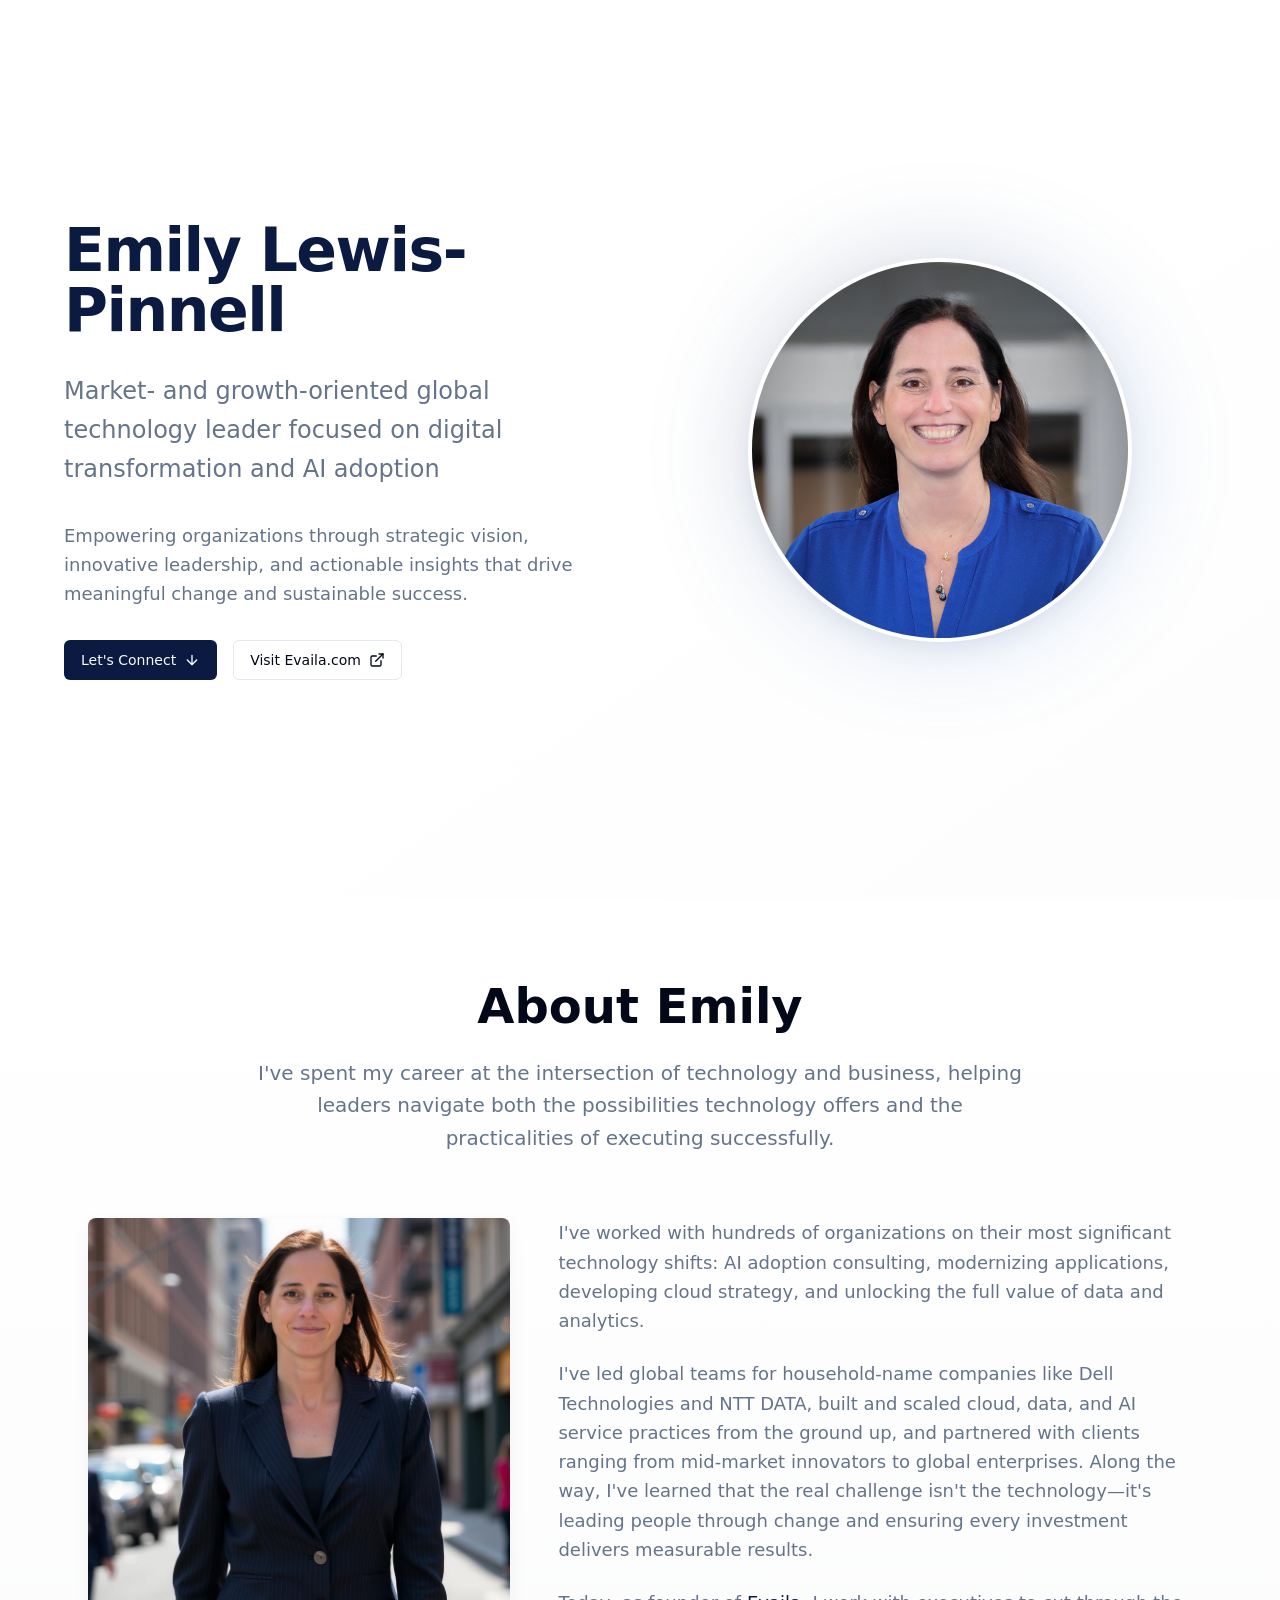
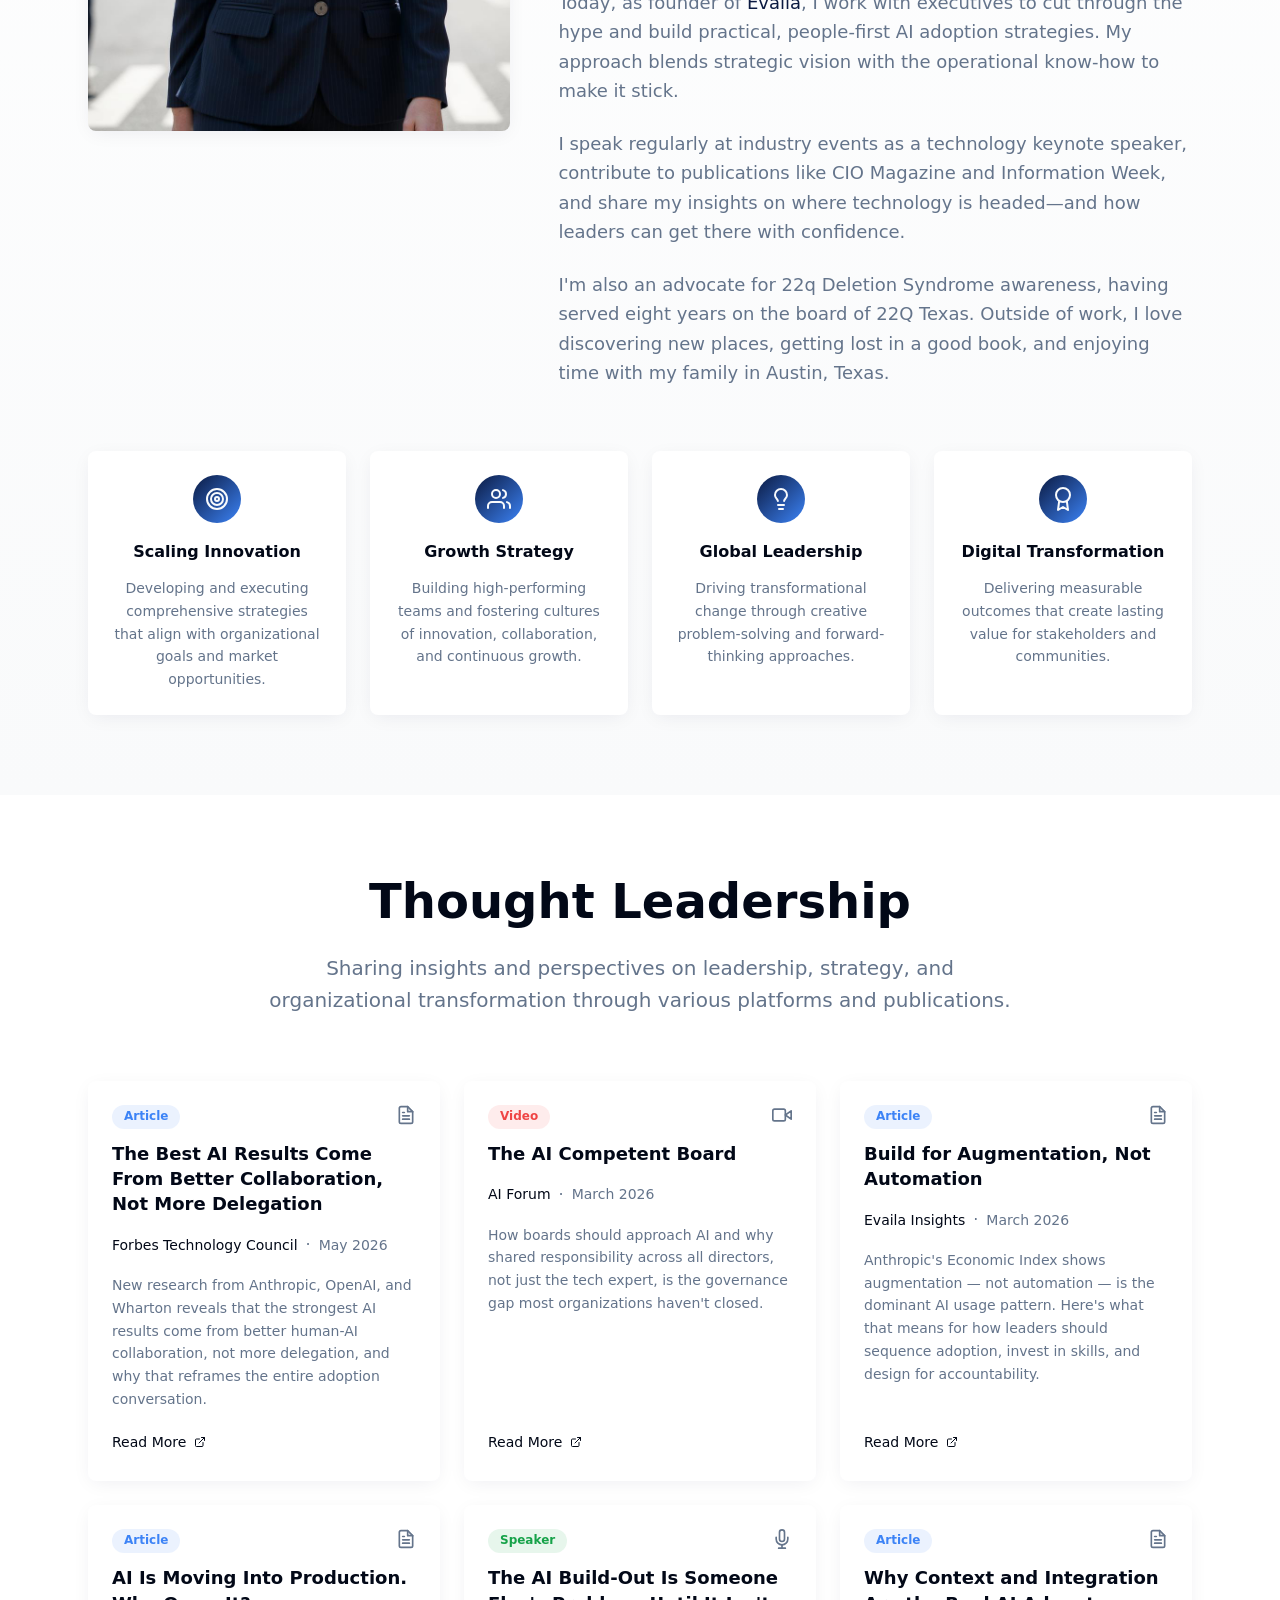
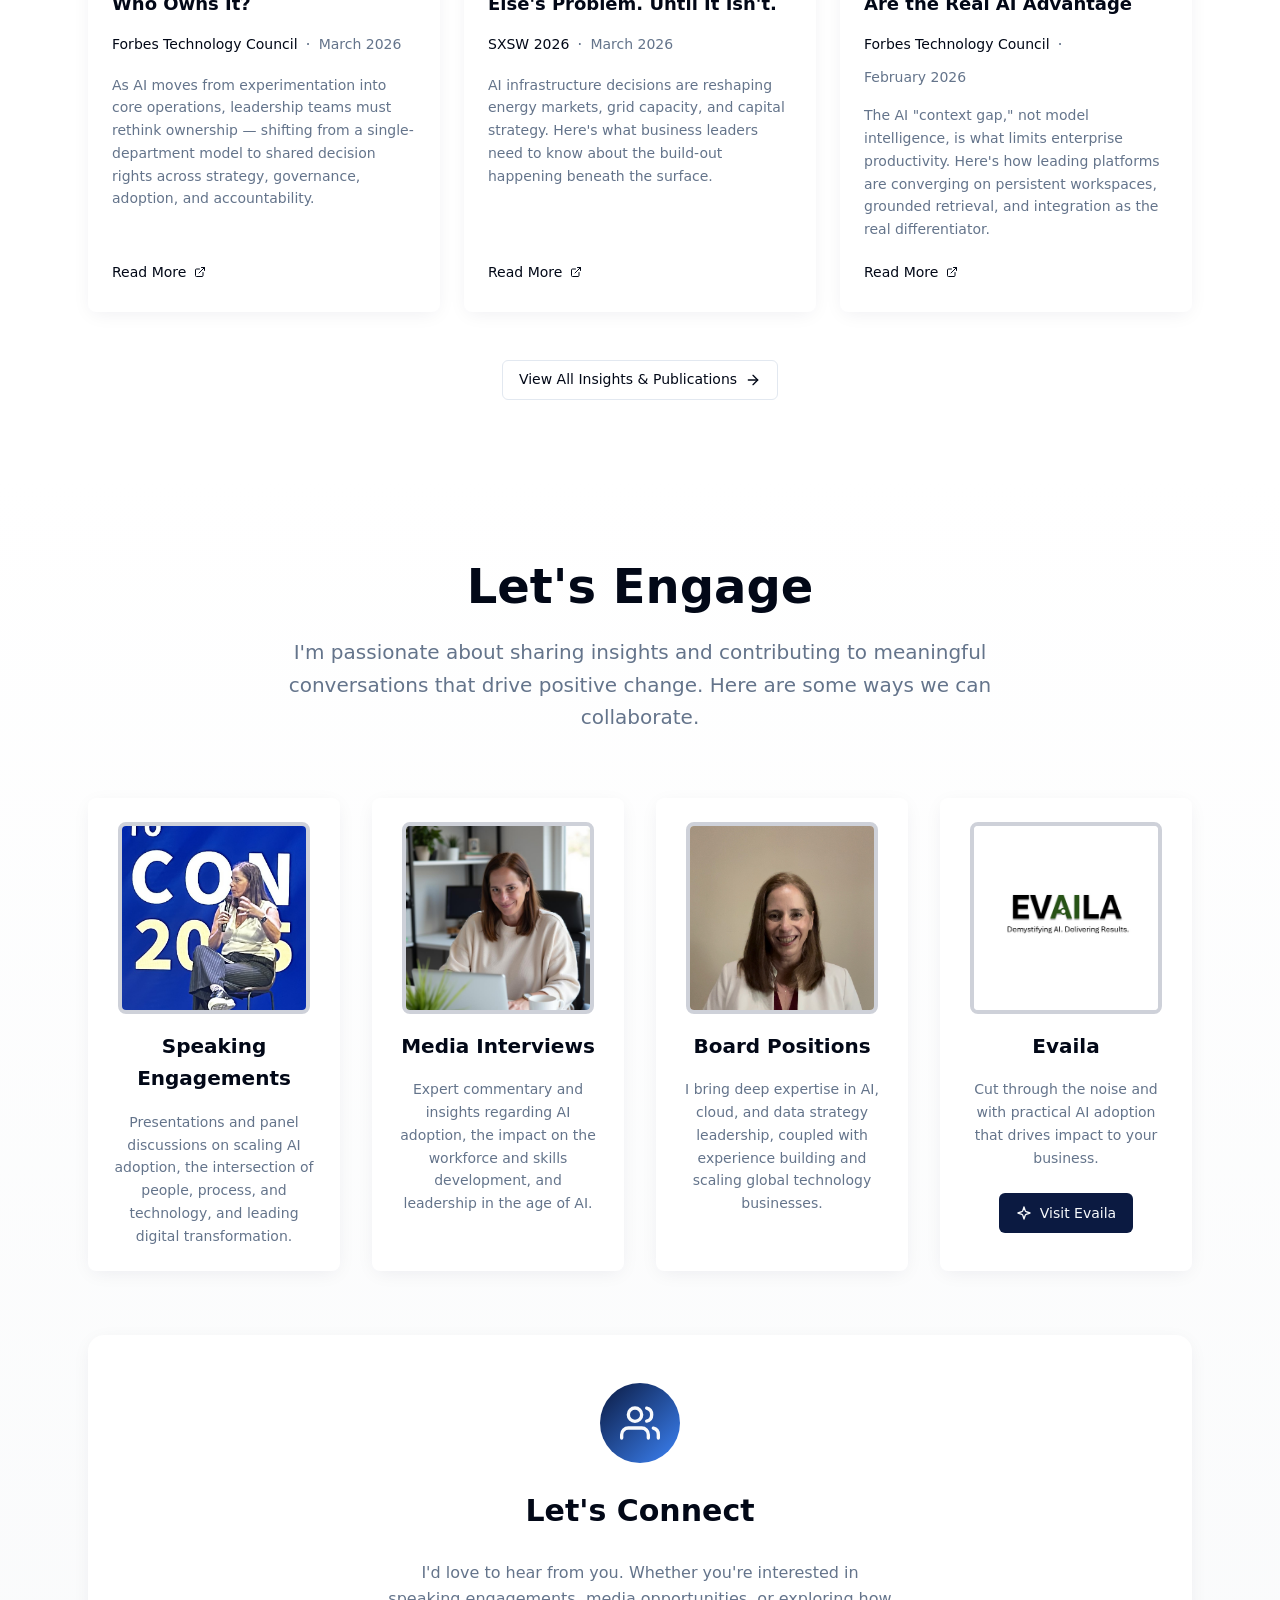
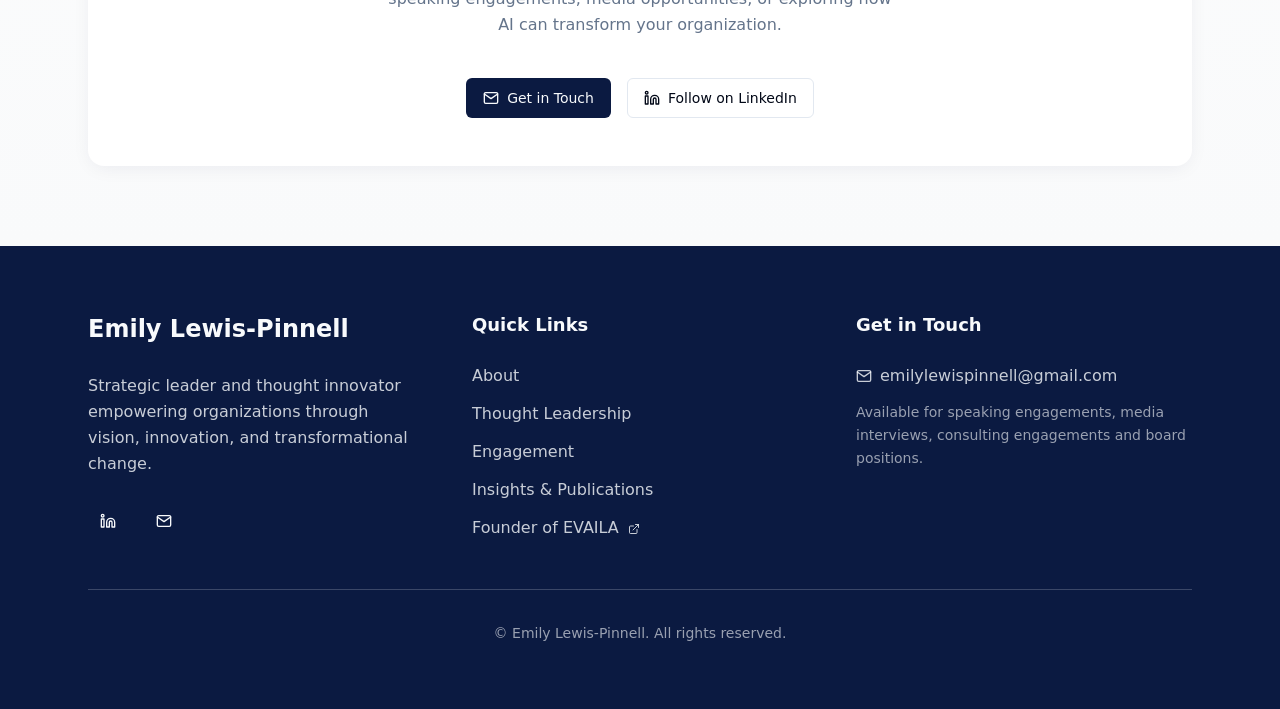
==== index.html @ efb0808c "Add thought leadership: The Best AI Results Come From Better Collaboration, Not More Delegation (For" ====
<!DOCTYPE html>
<html lang="en">
<head>
  <meta charset="UTF-8">
  <meta name="viewport" content="width=device-width, initial-scale=1.0">
  <title>Emily Lewis-Pinnell | AI Strategy Consultant &amp; EVAILA Founder</title>
  <meta name="description" content="Emily Lewis-Pinnell helps business leaders adopt AI with confidence. Founder of EVAILA, Stanford/Wharton alum, 20+ years in digital transformation and technology leadership.">
  <link rel="canonical" href="https://emilylewispinnell.com/">

  <!-- Open Graph -->
  <meta property="og:type" content="website">
  <meta property="og:url" content="https://emilylewispinnell.com/">
  <meta property="og:title" content="Emily Lewis-Pinnell | AI Strategy Consultant &amp; EVAILA Founder">
  <meta property="og:description" content="Emily Lewis-Pinnell helps business leaders adopt AI with confidence. Founder of EVAILA, Stanford/Wharton alum, 20+ years in digital transformation and technology leadership.">
  <meta property="og:image" content="https://emilylewispinnell.com/images/og-image.jpg">

  <!-- Twitter Card -->
  <meta name="twitter:card" content="summary_large_image">
  <meta name="twitter:title" content="Emily Lewis-Pinnell | AI Strategy Consultant &amp; EVAILA Founder">
  <meta name="twitter:description" content="Emily Lewis-Pinnell helps business leaders adopt AI with confidence. Founder of EVAILA, Stanford/Wharton alum, 20+ years in digital transformation and technology leadership.">
  <meta name="twitter:image" content="https://emilylewispinnell.com/images/og-image.jpg">

  <link rel="stylesheet" href="css/style.css">

  <!-- Structured Data: Person -->
  <script type="application/ld+json">
  {
    "@context": "https://schema.org",
    "@type": "Person",
    "name": "Emily Lewis-Pinnell",
    "jobTitle": "AI Strategy Consultant & Founder",
    "url": "https://emilylewispinnell.com",
    "image": "https://emilylewispinnell.com/images/emily-headshot.jpg",
    "description": "Market- and growth-oriented global technology leader focused on digital transformation and AI adoption.",
    "affiliation": {
      "@type": "Organization",
      "name": "EVAILA",
      "url": "https://evaila.com"
    },
    "alumniOf": [
      {
        "@type": "CollegeOrUniversity",
        "name": "Stanford University"
      },
      {
        "@type": "CollegeOrUniversity",
        "name": "The Wharton School, University of Pennsylvania"
      }
    ],
    "sameAs": [
      "https://www.linkedin.com/in/emilylewispinnell/",
      "https://evaila.com"
    ]
  }
  </script>
</head>
<body>

  <!-- ===== HERO ===== -->
  <section class="hero" id="hero">
    <div class="hero-grid">
      <div class="hero-text">
        <div>
          <h1 class="hero-name">Emily Lewis-Pinnell</h1>
        </div>
        <p class="hero-tagline">Market- and growth-oriented global technology leader focused on digital transformation and AI adoption</p>
        <p class="hero-description">Empowering organizations through strategic vision, innovative leadership, and actionable insights that drive meaningful change and sustainable success.</p>
        <div class="hero-buttons">
          <a href="#connect" class="btn btn-primary btn-default">
            Let's Connect
            <svg class="icon-arrow-down" viewBox="0 0 24 24"><path d="M12 5v14M19 12l-7 7-7-7"/></svg>
          </a>
          <a href="https://evaila.com" target="_blank" rel="noopener" class="btn btn-outline btn-default">
            Visit Evaila.com
            <svg class="icon-external" viewBox="0 0 24 24"><path d="M18 13v6a2 2 0 0 1-2 2H5a2 2 0 0 1-2-2V8a2 2 0 0 1 2-2h6"/><polyline points="15 3 21 3 21 9"/><line x1="10" y1="14" x2="21" y2="3"/></svg>
          </a>
        </div>
      </div>
      <div class="portrait-col">
        <div class="portrait-wrapper">
          <div class="portrait-glow" aria-hidden="true"></div>
          <img src="images/emily-headshot.jpg" alt="Emily Lewis-Pinnell professional headshot" class="portrait-img" width="384" height="384">
        </div>
      </div>
    </div>
  </section>

  <main>

    <!-- ===== ABOUT ===== -->
    <section class="about" id="about">
      <div class="container">
        <div class="section-header">
          <h2>About Emily</h2>
          <p>I've spent my career at the intersection of technology and business, helping leaders navigate both the possibilities technology offers and the practicalities of executing successfully.</p>
        </div>

        <div class="bio-grid">
          <div class="bio-image-col">
            <img src="images/emily-about.jpg" alt="Emily Lewis-Pinnell speaking at a technology conference" class="bio-image" width="896" height="1088">
          </div>
          <div class="bio-text-col">
            <div class="bio-text">
              <p>I've worked with hundreds of organizations on their most significant technology shifts: AI adoption consulting, modernizing applications, developing cloud strategy, and unlocking the full value of data and analytics.</p>
              <p>I've led global teams for household-name companies like Dell Technologies and NTT DATA, built and scaled cloud, data, and AI service practices from the ground up, and partnered with clients ranging from mid-market innovators to global enterprises. Along the way, I've learned that the real challenge isn't the technology—it's leading people through change and ensuring every investment delivers measurable results.</p>
              <p>Today, as founder of <a href="https://evaila.com" target="_blank" rel="noopener">Evaila</a>, I work with executives to cut through the hype and build practical, people-first AI adoption strategies. My approach blends strategic vision with the operational know-how to make it stick.</p>
              <p>I speak regularly at industry events as a technology keynote speaker, contribute to publications like CIO Magazine and Information Week, and share my insights on where technology is headed—and how leaders can get there with confidence.</p>
              <p>I'm also an advocate for 22q Deletion Syndrome awareness, having served eight years on the board of 22Q Texas. Outside of work, I love discovering new places, getting lost in a good book, and enjoying time with my family in Austin, Texas.</p>
            </div>
          </div>
        </div>

        <div class="highlights-grid">
          <div class="highlight-card">
            <div class="highlight-icon">
              <!-- Target icon -->
              <svg viewBox="0 0 24 24"><circle cx="12" cy="12" r="10"/><circle cx="12" cy="12" r="6"/><circle cx="12" cy="12" r="2"/></svg>
            </div>
            <h3>Scaling Innovation</h3>
            <p>Developing and executing comprehensive strategies that align with organizational goals and market opportunities.</p>
          </div>
          <div class="highlight-card">
            <div class="highlight-icon">
              <!-- Users icon -->
              <svg viewBox="0 0 24 24"><path d="M17 21v-2a4 4 0 0 0-4-4H5a4 4 0 0 0-4 4v2"/><circle cx="9" cy="7" r="4"/><path d="M23 21v-2a4 4 0 0 0-3-3.87"/><path d="M16 3.13a4 4 0 0 1 0 7.75"/></svg>
            </div>
            <h3>Growth Strategy</h3>
            <p>Building high-performing teams and fostering cultures of innovation, collaboration, and continuous growth.</p>
          </div>
          <div class="highlight-card">
            <div class="highlight-icon">
              <!-- Lightbulb icon -->
              <svg viewBox="0 0 24 24"><path d="M9 18h6"/><path d="M10 22h4"/><path d="M15.09 14c.18-.98.65-1.74 1.41-2.5A4.65 4.65 0 0 0 18 8 6 6 0 0 0 6 8c0 1 .23 2.23 1.5 3.5A4.61 4.61 0 0 1 8.91 14"/></svg>
            </div>
            <h3>Global Leadership</h3>
            <p>Driving transformational change through creative problem-solving and forward-thinking approaches.</p>
          </div>
          <div class="highlight-card">
            <div class="highlight-icon">
              <!-- Award icon -->
              <svg viewBox="0 0 24 24"><circle cx="12" cy="8" r="7"/><polyline points="8.21 13.89 7 23 12 20 17 23 15.79 13.88"/></svg>
            </div>
            <h3>Digital Transformation</h3>
            <p>Delivering measurable outcomes that create lasting value for stakeholders and communities.</p>
          </div>
        </div>
      </div>
    </section>

    <!-- ===== THOUGHT LEADERSHIP ===== -->
    <section class="thought-leadership" id="thought-leadership">
      <div class="container">
        <div class="section-header">
          <h2>Thought Leadership</h2>
          <p>Sharing insights and perspectives on leadership, strategy, and organizational transformation through various platforms and publications.</p>
        </div>

        <div class="card-grid">

          <!-- Article: The Best AI Results Come From Better Collaboration, Not More Delegation -->
          <article class="tl-card" data-type="article">
            <div class="tl-card-header">
              <div class="tl-card-top-row">
                <span class="badge badge-article">Article</span>
                <span class="tl-card-type-icon"><svg viewBox="0 0 24 24"><path d="M14 2H6a2 2 0 0 0-2 2v16a2 2 0 0 0 2 2h12a2 2 0 0 0 2-2V8z"/><polyline points="14 2 14 8 20 8"/><line x1="16" y1="13" x2="8" y2="13"/><line x1="16" y1="17" x2="8" y2="17"/><polyline points="10 9 9 9 8 9"/></svg></span>
              </div>
              <h3 class="tl-card-title">The Best AI Results Come From Better Collaboration, Not More Delegation</h3>
            </div>
            <div class="tl-card-content">
              <div class="tl-card-meta">
                <span class="tl-card-source">Forbes Technology Council</span>
                <span class="tl-card-meta-dot">&middot;</span>
                <span class="tl-card-date">May 2026</span>
              </div>
              <p class="tl-card-description">New research from Anthropic, OpenAI, and Wharton reveals that the strongest AI results come from better human-AI collaboration, not more delegation, and why that reframes the entire adoption conversation.</p>
              <a href="https://www.forbes.com/councils/forbestechcouncil/2026/05/18/the-best-ai-results-come-from-better-collaboration-not-more-delegation/" class="tl-card-link" target="_blank" rel="noopener noreferrer">
                Read More
                <svg viewBox="0 0 24 24"><path d="M18 13v6a2 2 0 0 1-2 2H5a2 2 0 0 1-2-2V8a2 2 0 0 1 2-2h6"/><polyline points="15 3 21 3 21 9"/><line x1="10" y1="14" x2="21" y2="3"/></svg>
              </a>
            </div>
          </article>

          <!-- Video: The AI Competent Board -->
          <article class="tl-card" data-type="video">
            <div class="tl-card-header">
              <div class="tl-card-top-row">
                <span class="badge badge-video">Video</span>
                <span class="tl-card-type-icon"><svg viewBox="0 0 24 24"><polygon points="23 7 16 12 23 17 23 7"/><rect x="1" y="5" width="15" height="14" rx="2" ry="2"/></svg></span>
              </div>
              <h3 class="tl-card-title">The AI Competent Board</h3>
            </div>
            <div class="tl-card-content">
              <div class="tl-card-meta">
                <span class="tl-card-source">AI Forum</span>
                <span class="tl-card-meta-dot">&middot;</span>
                <span class="tl-card-date">March 2026</span>
              </div>
              <p class="tl-card-description">How boards should approach AI and why shared responsibility across all directors, not just the tech expert, is the governance gap most organizations haven't closed.</p>
              <a href="https://www.youtube.com/watch?v=aCEzAqnOWH0" class="tl-card-link" target="_blank" rel="noopener noreferrer">
                Read More
                <svg viewBox="0 0 24 24"><path d="M18 13v6a2 2 0 0 1-2 2H5a2 2 0 0 1-2-2V8a2 2 0 0 1 2-2h6"/><polyline points="15 3 21 3 21 9"/><line x1="10" y1="14" x2="21" y2="3"/></svg>
              </a>
            </div>
          </article>

          <!-- Article: Build for Augmentation, Not Automation -->
          <article class="tl-card" data-type="article">
            <div class="tl-card-header">
              <div class="tl-card-top-row">
                <span class="badge badge-article">Article</span>
                <span class="tl-card-type-icon"><svg viewBox="0 0 24 24"><path d="M14 2H6a2 2 0 0 0-2 2v16a2 2 0 0 0 2 2h12a2 2 0 0 0 2-2V8z"/><polyline points="14 2 14 8 20 8"/><line x1="16" y1="13" x2="8" y2="13"/><line x1="16" y1="17" x2="8" y2="17"/><polyline points="10 9 9 9 8 9"/></svg></span>
              </div>
              <h3 class="tl-card-title">Build for Augmentation, Not Automation</h3>
            </div>
            <div class="tl-card-content">
              <div class="tl-card-meta">
                <span class="tl-card-source">Evaila Insights</span>
                <span class="tl-card-meta-dot">&middot;</span>
                <span class="tl-card-date">March 2026</span>
              </div>
              <p class="tl-card-description">Anthropic's Economic Index shows augmentation — not automation — is the dominant AI usage pattern. Here's what that means for how leaders should sequence adoption, invest in skills, and design for accountability.</p>
              <a href="https://evaila.com/insights/ai-augmentation-strategy" class="tl-card-link" target="_blank" rel="noopener noreferrer">
                Read More
                <svg viewBox="0 0 24 24"><path d="M18 13v6a2 2 0 0 1-2 2H5a2 2 0 0 1-2-2V8a2 2 0 0 1 2-2h6"/><polyline points="15 3 21 3 21 9"/><line x1="10" y1="14" x2="21" y2="3"/></svg>
              </a>
            </div>
          </article>

          <!-- Article: AI Is Moving Into Production. Who Owns It? -->
          <article class="tl-card" data-type="article">
            <div class="tl-card-header">
              <div class="tl-card-top-row">
                <span class="badge badge-article">Article</span>
                <span class="tl-card-type-icon"><svg viewBox="0 0 24 24"><path d="M14 2H6a2 2 0 0 0-2 2v16a2 2 0 0 0 2 2h12a2 2 0 0 0 2-2V8z"/><polyline points="14 2 14 8 20 8"/><line x1="16" y1="13" x2="8" y2="13"/><line x1="16" y1="17" x2="8" y2="17"/><polyline points="10 9 9 9 8 9"/></svg></span>
              </div>
              <h3 class="tl-card-title">AI Is Moving Into Production. Who Owns It?</h3>
            </div>
            <div class="tl-card-content">
              <div class="tl-card-meta">
                <span class="tl-card-source">Forbes Technology Council</span>
                <span class="tl-card-meta-dot">&middot;</span>
                <span class="tl-card-date">March 2026</span>
              </div>
              <p class="tl-card-description">As AI moves from experimentation into core operations, leadership teams must rethink ownership — shifting from a single-department model to shared decision rights across strategy, governance, adoption, and accountability.</p>
              <a href="https://www.forbes.com/councils/forbestechcouncil/2026/03/27/ai-is-moving-into-production-who-owns-it/" class="tl-card-link" target="_blank" rel="noopener noreferrer">
                Read More
                <svg viewBox="0 0 24 24"><path d="M18 13v6a2 2 0 0 1-2 2H5a2 2 0 0 1-2-2V8a2 2 0 0 1 2-2h6"/><polyline points="15 3 21 3 21 9"/><line x1="10" y1="14" x2="21" y2="3"/></svg>
              </a>
            </div>
          </article>

          <!-- Speaker: The AI Build-Out Is Someone Else's Problem. Until It Isn't. -->
          <article class="tl-card" data-type="speaker">
            <div class="tl-card-header">
              <div class="tl-card-top-row">
                <span class="badge badge-speaker">Speaker</span>
                <span class="tl-card-type-icon"><svg viewBox="0 0 24 24"><path d="M12 1a3 3 0 0 0-3 3v8a3 3 0 0 0 6 0V4a3 3 0 0 0-3-3z"/><path d="M19 10v2a7 7 0 0 1-14 0v-2"/><line x1="12" y1="19" x2="12" y2="23"/><line x1="8" y1="23" x2="16" y2="23"/></svg></span>
              </div>
              <h3 class="tl-card-title">The AI Build-Out Is Someone Else's Problem. Until It Isn't.</h3>
            </div>
            <div class="tl-card-content">
              <div class="tl-card-meta">
                <span class="tl-card-source">SXSW 2026</span>
                <span class="tl-card-meta-dot">&middot;</span>
                <span class="tl-card-date">March 2026</span>
              </div>
              <p class="tl-card-description">AI infrastructure decisions are reshaping energy markets, grid capacity, and capital strategy. Here's what business leaders need to know about the build-out happening beneath the surface.</p>
              <a href="https://evaila.com/insights/ai-infrastructure-what-business-leaders-need-to-know" target="_blank" rel="noopener noreferrer" class="tl-card-link">
                Read More
                <svg xmlns="http://www.w3.org/2000/svg" width="12" height="12" viewBox="0 0 24 24" fill="none" stroke="currentColor" stroke-width="2" stroke-linecap="round" stroke-linejoin="round"><path d="M18 13v6a2 2 0 0 1-2 2H5a2 2 0 0 1-2-2V8a2 2 0 0 1 2-2h6"/><polyline points="15 3 21 3 21 9"/><line x1="10" y1="14" x2="21" y2="3"/></svg>
              </a>
            </div>
          </article>

          <!-- Article: Why Context and Integration Are the Real AI Advantage -->
          <article class="tl-card" data-type="article">
            <div class="tl-card-header">
              <div class="tl-card-top-row">
                <span class="badge badge-article">Article</span>
                <span class="tl-card-type-icon"><svg viewBox="0 0 24 24"><path d="M14 2H6a2 2 0 0 0-2 2v16a2 2 0 0 0 2 2h12a2 2 0 0 0 2-2V8z"/><polyline points="14 2 14 8 20 8"/><line x1="16" y1="13" x2="8" y2="13"/><line x1="16" y1="17" x2="8" y2="17"/><polyline points="10 9 9 9 8 9"/></svg></span>
              </div>
              <h3 class="tl-card-title">Why Context and Integration Are the Real AI Advantage</h3>
            </div>
            <div class="tl-card-content">
              <div class="tl-card-meta">
                <span class="tl-card-source">Forbes Technology Council</span>
                <span class="tl-card-meta-dot">&middot;</span>
                <span class="tl-card-date">February 2026</span>
              </div>
              <p class="tl-card-description">The AI "context gap," not model intelligence, is what limits enterprise productivity. Here's how leading platforms are converging on persistent workspaces, grounded retrieval, and integration as the real differentiator.</p>
              <a href="https://www.forbes.com/councils/forbestechcouncil/2026/02/25/beyond-the-ai-iq-arms-race-why-context-and-integration-are-the-real-ai-advantage/" class="tl-card-link" target="_blank" rel="noopener noreferrer">
                Read More
                <svg viewBox="0 0 24 24"><path d="M18 13v6a2 2 0 0 1-2 2H5a2 2 0 0 1-2-2V8a2 2 0 0 1 2-2h6"/><polyline points="15 3 21 3 21 9"/><line x1="10" y1="14" x2="21" y2="3"/></svg>
              </a>
            </div>
          </article>



        </div>

        <div class="view-all-wrapper">
          <a href="insights.html" class="btn btn-outline btn-default">
            View All Insights &amp; Publications
            <svg class="icon-arrow-right" viewBox="0 0 24 24"><line x1="5" y1="12" x2="19" y2="12"/><polyline points="12 5 19 12 12 19"/></svg>
          </a>
        </div>
      </div>
    </section>

    <!-- ===== LET'S ENGAGE ===== -->
    <section class="engagement" id="engagement">
      <div class="container">
        <div class="section-header">
          <h2>Let's Engage</h2>
          <p>I'm passionate about sharing insights and contributing to meaningful conversations that drive positive change. Here are some ways we can collaborate.</p>
        </div>

        <div class="engagement-grid">

          <div class="engagement-card">
            <div class="engagement-card-header">
              <div class="engagement-thumb-wrapper">
                <img src="images/emily-speaking.jpg" alt="Emily Lewis-Pinnell delivering a keynote presentation" class="engagement-thumb">
              </div>
              <h3 class="engagement-card-title">Speaking Engagements</h3>
            </div>
            <div class="engagement-card-content">
              <p>Presentations and panel discussions on scaling AI adoption, the intersection of people, process, and technology, and leading digital transformation.</p>
            </div>
          </div>

          <div class="engagement-card">
            <div class="engagement-card-header">
              <div class="engagement-thumb-wrapper">
                <img src="images/emily-media.jpg" alt="Emily Lewis-Pinnell in a media interview" class="engagement-thumb-top">
              </div>
              <h3 class="engagement-card-title">Media Interviews</h3>
            </div>
            <div class="engagement-card-content">
              <p>Expert commentary and insights regarding AI adoption, the impact on the workforce and skills development, and leadership in the age of AI.</p>
            </div>
          </div>

          <div class="engagement-card">
            <div class="engagement-card-header">
              <div class="engagement-thumb-wrapper">
                <img src="images/emily-board.jpg" alt="Emily Lewis-Pinnell in a boardroom setting" class="engagement-thumb-top">
              </div>
              <h3 class="engagement-card-title">Board Positions</h3>
            </div>
            <div class="engagement-card-content">
              <p>I bring deep expertise in AI, cloud, and data strategy leadership, coupled with experience building and scaling global technology businesses.</p>
            </div>
          </div>

          <div class="engagement-card">
            <div class="engagement-card-header">
              <div class="engagement-thumb-wrapper">
                <img src="images/evaila-logo.png" alt="EVAILA company logo" class="engagement-thumb-contain">
              </div>
              <h3 class="engagement-card-title">Evaila</h3>
            </div>
            <div class="engagement-card-content">
              <p>Cut through the noise and with practical AI adoption that drives impact to your business.</p>
              <a href="https://evaila.com" target="_blank" rel="noopener" class="btn btn-primary btn-default" style="align-self:center;">
                <svg class="icon-sparkles" viewBox="0 0 24 24"><path d="m12 3-1.912 5.813a2 2 0 0 1-1.275 1.275L3 12l5.813 1.912a2 2 0 0 1 1.275 1.275L12 21l1.912-5.813a2 2 0 0 1 1.275-1.275L21 12l-5.813-1.912a2 2 0 0 1-1.275-1.275L12 3Z"/></svg>
                Visit Evaila
              </a>
            </div>
          </div>

        </div>

        <!-- Let's Connect CTA Box -->
        <div class="connect-box" id="connect">
          <div class="connect-box-inner">
            <div class="connect-icon">
              <!-- Users icon -->
              <svg viewBox="0 0 24 24"><path d="M17 21v-2a4 4 0 0 0-4-4H5a4 4 0 0 0-4 4v2"/><circle cx="9" cy="7" r="4"/><path d="M23 21v-2a4 4 0 0 0-3-3.87"/><path d="M16 3.13a4 4 0 0 1 0 7.75"/></svg>
            </div>
            <h3>Let's Connect</h3>
            <p>I'd love to hear from you. Whether you're interested in speaking engagements, media opportunities, or exploring how AI can transform your organization.</p>
            <div class="connect-buttons">
              <a href="mailto:emilylewispinnell@gmail.com" class="btn btn-primary btn-default">
                <svg viewBox="0 0 24 24"><path d="M4 4h16c1.1 0 2 .9 2 2v12c0 1.1-.9 2-2 2H4c-1.1 0-2-.9-2-2V6c0-1.1.9-2 2-2z"/><polyline points="22,6 12,13 2,6"/></svg>
                Get in Touch
              </a>
              <a href="https://www.linkedin.com/in/emilylewispinnell/" target="_blank" rel="noopener" class="btn btn-outline btn-default">
                <svg viewBox="0 0 24 24"><path d="M16 8a6 6 0 0 1 6 6v7h-4v-7a2 2 0 0 0-2-2 2 2 0 0 0-2 2v7h-4v-7a6 6 0 0 1 6-6z"/><rect x="2" y="9" width="4" height="12"/><circle cx="4" cy="4" r="2"/></svg>
                Follow on LinkedIn
              </a>
            </div>
          </div>
        </div>
      </div>
    </section>

  </main>

  <!-- ===== FOOTER ===== -->
  <footer class="footer">
    <div class="container">
      <div class="footer-grid">

        <div class="footer-brand">
          <h3>Emily Lewis-Pinnell</h3>
          <p>Strategic leader and thought innovator empowering organizations through vision, innovation, and transformational change.</p>
          <div class="footer-social">
            <a href="https://www.linkedin.com/in/emilylewispinnell/" target="_blank" rel="noopener" class="footer-social-btn" aria-label="LinkedIn profile">
              <svg viewBox="0 0 24 24"><path d="M16 8a6 6 0 0 1 6 6v7h-4v-7a2 2 0 0 0-2-2 2 2 0 0 0-2 2v7h-4v-7a6 6 0 0 1 6-6z"/><rect x="2" y="9" width="4" height="12"/><circle cx="4" cy="4" r="2"/></svg>
            </a>
            <a href="mailto:emilylewispinnell@gmail.com" class="footer-social-btn" aria-label="Send email">
              <svg viewBox="0 0 24 24"><path d="M4 4h16c1.1 0 2 .9 2 2v12c0 1.1-.9 2-2 2H4c-1.1 0-2-.9-2-2V6c0-1.1.9-2 2-2z"/><polyline points="22,6 12,13 2,6"/></svg>
            </a>
          </div>
        </div>

        <div class="footer-links">
          <h4>Quick Links</h4>
          <nav aria-label="Footer navigation">
            <a href="#about">About</a>
            <a href="#thought-leadership">Thought Leadership</a>
            <a href="#engagement">Engagement</a>
            <a href="insights.html">Insights &amp; Publications</a>
            <a href="https://evaila.com" target="_blank" rel="noopener">Founder of EVAILA
              <svg class="inline-icon" viewBox="0 0 24 24" fill="none" stroke="currentColor" stroke-width="2" stroke-linecap="round" stroke-linejoin="round"><path d="M18 13v6a2 2 0 0 1-2 2H5a2 2 0 0 1-2-2V8a2 2 0 0 1 2-2h6"/><polyline points="15 3 21 3 21 9"/><line x1="10" y1="14" x2="21" y2="3"/></svg>
            </a>
          </nav>
        </div>

        <div class="footer-contact">
          <h4>Get in Touch</h4>
          <a href="mailto:emilylewispinnell@gmail.com">
            <svg viewBox="0 0 24 24"><path d="M4 4h16c1.1 0 2 .9 2 2v12c0 1.1-.9 2-2 2H4c-1.1 0-2-.9-2-2V6c0-1.1.9-2 2-2z"/><polyline points="22,6 12,13 2,6"/></svg>
            emilylewispinnell@gmail.com
          </a>
          <p class="footer-availability">Available for speaking engagements, media interviews, consulting engagements and board positions.</p>
        </div>

      </div>

      <div class="footer-bottom">
        <p>&copy; Emily Lewis-Pinnell. All rights reserved.</p>
      </div>
    </div>
  </footer>

</body>
</html>
---- css/style.css ----
/* ==========================================================================
   Emily Lewis-Pinnell — Static Site Stylesheet
   Rebuilt from React/Tailwind source per DESIGN-SPEC.md
   ========================================================================== */

/* --- Reset & Base --- */
*, *::before, *::after { box-sizing: border-box; margin: 0; padding: 0; }

html { scroll-behavior: smooth; -webkit-text-size-adjust: 100%; }

body {
  font-family: ui-sans-serif, system-ui, -apple-system, BlinkMacSystemFont,
    "Segoe UI", Roboto, "Helvetica Neue", Arial, "Noto Sans", sans-serif,
    "Apple Color Emoji", "Segoe UI Emoji", "Segoe UI Symbol", "Noto Color Emoji";
  color: #020817;
  background: #ffffff;
  line-height: 1.625;
  font-size: 16px;
  -webkit-font-smoothing: antialiased;
  -moz-osx-font-smoothing: grayscale;
}

img { max-width: 100%; height: auto; display: block; }
a { color: inherit; text-decoration: none; }

/* --- Utility --- */
.sr-only {
  position: absolute; width: 1px; height: 1px;
  padding: 0; margin: -1px; overflow: hidden;
  clip: rect(0,0,0,0); white-space: nowrap; border: 0;
}

/* --- Layout --- */
.container { max-width: 1152px; margin: 0 auto; padding: 0 24px; }
.container-wide { max-width: 1280px; margin: 0 auto; padding: 0 24px; }

/* --- Section Header (shared) --- */
.section-header { text-align: center; margin-bottom: 64px; }
.section-header h2 {
  font-size: 36px; font-weight: 700;
  margin-bottom: 24px; color: #020817; line-height: 1.1;
}
.section-header p {
  font-size: 20px; color: #64748b;
  max-width: 768px; margin: 0 auto; line-height: 1.625;
}
@media (min-width: 1024px) {
  .section-header h2 { font-size: 48px; }
}

/* ==========================================================================
   HERO
   ========================================================================== */
.hero {
  min-height: 100vh; display: flex; align-items: center; justify-content: center;
  background: linear-gradient(to bottom right, #ffffff, #ffffff, hsla(220, 14%, 96%, 0.2));
  padding: 96px 24px 48px;
}
@media (min-width: 1024px) { .hero { padding: 0 24px; } }

.hero-grid {
  max-width: 1152px; margin: 0 auto;
  display: grid; grid-template-columns: 1fr;
  gap: 48px; align-items: center;
}
@media (min-width: 1024px) { .hero-grid { grid-template-columns: 1fr 1fr; } }

.hero-text { display: flex; flex-direction: column; gap: 32px; text-align: center; }
@media (min-width: 1024px) { .hero-text { text-align: left; } }

.hero-name {
  font-size: 48px; font-weight: 700;
  letter-spacing: -0.025em; color: #0b1a41; line-height: 1;
}
@media (min-width: 1024px) { .hero-name { font-size: 60px; } }

.hero-tagline { font-size: 20px; color: #64748b; line-height: 1.625; }
@media (min-width: 1024px) { .hero-tagline { font-size: 24px; } }

.hero-description { font-size: 18px; color: #64748b; line-height: 1.625; max-width: 512px; }
@media (min-width: 1024px) { .hero-description { margin: 0; } }
@media (max-width: 1023px) { .hero-description { margin: 0 auto; } }

.hero-buttons { display: flex; flex-direction: column; gap: 16px; }
@media (min-width: 640px) { .hero-buttons { flex-direction: row; } }
@media (max-width: 1023px) { .hero-buttons { justify-content: center; } }

/* Portrait */
.portrait-wrapper { position: relative; width: 320px; height: 320px; margin: 0 auto; }
@media (min-width: 1024px) { .portrait-wrapper { width: 384px; height: 384px; } }

.portrait-glow {
  position: absolute; inset: 0;
  background: linear-gradient(to bottom right, hsla(224, 71%, 15%, 0.2), hsla(217, 91%, 60%, 0.2));
  border-radius: 9999px; filter: blur(48px);
}
.portrait-img {
  position: relative; z-index: 10; width: 100%; height: 100%;
  object-fit: cover; border-radius: 9999px;
  box-shadow: 0 10px 30px -10px hsla(224, 71%, 15%, 0.1);
  border: 4px solid #ffffff;
}

/* ==========================================================================
   ABOUT
   ========================================================================== */
.about { padding: 80px 0; background: linear-gradient(180deg, #ffffff, #f9fafb); }

.bio-grid {
  display: grid; grid-template-columns: 1fr;
  gap: 48px; align-items: start; margin-bottom: 64px;
}
@media (min-width: 1024px) { .bio-grid { grid-template-columns: 2fr 3fr; } }

.bio-image {
  width: 100%; height: 100%; object-fit: cover; border-radius: 8px;
  box-shadow: 0 4px 20px -4px hsla(224, 71%, 15%, 0.08);
}
.bio-image-col { order: 2; }
.bio-text-col { order: 1; }
@media (min-width: 1024px) {
  .bio-image-col { order: 1; min-height: 100%; }
  .bio-text-col { order: 2; }
}

.bio-text p { color: #64748b; line-height: 1.625; margin-bottom: 24px; font-size: 18px; }
.bio-text p:last-child { margin-bottom: 0; }
.bio-text a { color: #0b1a41; font-weight: 500; }
.bio-text a:hover { text-decoration: underline; }

/* Highlights */
.highlights-grid { display: grid; grid-template-columns: 1fr; gap: 24px; }
@media (min-width: 768px) { .highlights-grid { grid-template-columns: repeat(2, 1fr); } }
@media (min-width: 1024px) { .highlights-grid { grid-template-columns: repeat(4, 1fr); } }

.highlight-card {
  border: none; border-radius: 8px; background: #ffffff;
  box-shadow: 0 4px 20px -4px hsla(224, 71%, 15%, 0.08);
  padding: 24px; text-align: center;
  transition: all 0.3s cubic-bezier(0.4, 0, 0.2, 1);
}
.highlight-card:hover {
  box-shadow: 0 10px 30px -10px hsla(224, 71%, 15%, 0.1);
  transform: translateY(-4px);
}

.highlight-icon {
  width: 48px; height: 48px;
  background: linear-gradient(to bottom right, #0b1a41, #3c83f6);
  border-radius: 9999px; display: flex;
  align-items: center; justify-content: center; margin: 0 auto 16px;
}
.highlight-icon svg {
  width: 24px; height: 24px; color: #f8fafc;
  fill: none; stroke: currentColor; stroke-width: 2;
  stroke-linecap: round; stroke-linejoin: round;
}

.highlight-card h3 { font-weight: 600; margin-bottom: 12px; font-size: 16px; }
.highlight-card p { font-size: 14px; color: #64748b; line-height: 1.625; }

/* ==========================================================================
   THOUGHT LEADERSHIP CARDS
   ========================================================================== */
.thought-leadership { padding: 80px 0; background: #ffffff; }

.card-grid { display: grid; grid-template-columns: 1fr; gap: 24px; }
@media (min-width: 768px) { .card-grid { grid-template-columns: repeat(2, 1fr); } }
@media (min-width: 1024px) { .card-grid { grid-template-columns: repeat(3, 1fr); } }

.tl-card {
  background: #ffffff; border: none; border-radius: 8px;
  box-shadow: 0 4px 20px -4px hsla(224, 71%, 15%, 0.08);
  transition: all 0.3s cubic-bezier(0.4, 0, 0.2, 1); overflow: hidden;
  display: flex; flex-direction: column;
}
.tl-card:hover {
  box-shadow: 0 10px 30px -10px hsla(224, 71%, 15%, 0.1);
  transform: translateY(-4px);
}

.tl-card-header { padding: 24px 24px 16px; }
.tl-card-top-row {
  display: flex; align-items: flex-start;
  justify-content: space-between; margin-bottom: 12px;
}
.tl-card-type-icon { width: 20px; height: 20px; color: #64748b; flex-shrink: 0; }
.tl-card-type-icon svg {
  width: 20px; height: 20px; fill: none; stroke: currentColor;
  stroke-width: 2; stroke-linecap: round; stroke-linejoin: round;
}

.tl-card-title {
  font-size: 18px; font-weight: 600; line-height: 1.4;
  color: #020817; transition: color 0.3s;
}
.tl-card:hover .tl-card-title { color: #0b1a41; }

.tl-card-content {
  padding: 0 24px 24px; display: flex;
  flex-direction: column; gap: 16px; flex: 1;
}
.tl-card-meta { display: flex; align-items: center; gap: 8px; flex-wrap: wrap; }
.tl-card-source { font-size: 14px; font-weight: 500; color: #020817; }
.tl-card-date { font-size: 14px; color: #64748b; }
.tl-card-meta-dot { color: #64748b; }
.tl-card-description { font-size: 14px; color: #64748b; line-height: 1.625; }

.tl-card-link {
  display: inline-flex; align-items: center; font-size: 14px;
  font-weight: 500; color: #020817; text-decoration: none;
  padding: 4px 8px; border-radius: 6px; margin-top: auto;
  margin-left: -8px; background: none; border: none;
  transition: background 0.15s;
}
.tl-card-link:hover { background: hsla(217, 91%, 60%, 0.1); }
.tl-card-link svg {
  width: 12px; height: 12px; margin-left: 8px;
  transition: transform 0.3s; fill: none; stroke: currentColor;
  stroke-width: 2; stroke-linecap: round; stroke-linejoin: round;
}
.tl-card-link:hover svg { transform: translateX(4px); }

.view-all-wrapper { text-align: center; margin-top: 48px; }

/* Badges */
.badge {
  display: inline-flex; align-items: center; border-radius: 9999px;
  padding: 4px 12px; font-size: 12px; font-weight: 600;
  text-transform: capitalize; border: none; line-height: 1.33;
}
.badge-article   { background: hsla(217, 91%, 60%, 0.1);  color: #3c83f6; }
.badge-podcast   { background: hsla(0, 60%, 38%, 0.1);    color: #9b2c2c; }
.badge-video     { background: hsla(0, 84.2%, 60.2%, 0.1); color: #ef4444; }
.badge-webinar   { background: hsla(224, 71%, 15%, 0.1);  color: #0b1a41; }
.badge-interview { background: hsla(280, 70%, 55%, 0.1);  color: #a73cdd; }
.badge-speaker   { background: hsla(142, 76%, 36%, 0.1);  color: #16a249; }

/* ==========================================================================
   FILTER BAR (Insights page)
   ========================================================================== */
.filter-bar { display: flex; flex-wrap: wrap; gap: 12px; margin-bottom: 48px; }

.filter-btn {
  display: inline-flex; align-items: center; justify-content: center;
  height: 36px; padding: 0 12px; border-radius: 6px;
  font-size: 14px; font-weight: 500; text-transform: capitalize;
  border: 1px solid #e2e8f0; background: #ffffff; color: #020817;
  cursor: pointer; transition: all 0.15s; font-family: inherit;
}
.filter-btn:hover { background: hsla(217, 91%, 60%, 0.1); }

.filter-btn.active {
  border: 1px solid transparent; background: #0b1a41; color: #f8fafc;
}
.filter-btn.active:hover { background: hsla(224, 71%, 15%, 0.9); }

/* ==========================================================================
   ENGAGEMENT
   ========================================================================== */
.engagement { padding: 80px 0; background: linear-gradient(180deg, #ffffff, #f9fafb); }

.engagement-grid {
  display: grid; grid-template-columns: 1fr; gap: 32px; margin-bottom: 64px;
}
@media (min-width: 768px) { .engagement-grid { grid-template-columns: repeat(2, 1fr); } }
@media (min-width: 1024px) { .engagement-grid { grid-template-columns: repeat(4, 1fr); } }

.engagement-card {
  background: #ffffff; border: none; border-radius: 8px;
  box-shadow: 0 4px 20px -4px hsla(224, 71%, 15%, 0.08);
  text-align: center; transition: all 0.3s cubic-bezier(0.4, 0, 0.2, 1);
}
.engagement-card:hover {
  box-shadow: 0 10px 30px -10px hsla(224, 71%, 15%, 0.1);
  transform: translateY(-4px);
}

.engagement-card-header { padding: 24px 24px 16px; }

.engagement-thumb-wrapper {
  width: 192px; height: 192px; border-radius: 8px;
  overflow: hidden; margin: 0 auto 16px;
  border: 4px solid hsla(224, 71%, 15%, 0.2);
}
.engagement-thumb { width: 100%; height: 100%; object-fit: cover; }
.engagement-thumb-contain { width: 100%; height: 100%; object-fit: contain; padding: 0; transform: scale(1.3); }
.engagement-thumb-top { width: 100%; height: 100%; object-fit: cover; object-position: top; }

.engagement-card-title { font-size: 20px; font-weight: 600; }

.engagement-card-content {
  padding: 0 24px 24px; display: flex;
  flex-direction: column; gap: 24px;
}
.engagement-card-content p { color: #64748b; line-height: 1.625; font-size: 14px; }

/* Connect Box */
.connect-box {
  background: #ffffff; border-radius: 16px; padding: 32px;
  box-shadow: 0 4px 20px -4px hsla(224, 71%, 15%, 0.08); text-align: center;
}
@media (min-width: 1024px) { .connect-box { padding: 48px; } }

.connect-box-inner {
  max-width: 768px; margin: 0 auto;
  display: flex; flex-direction: column; gap: 24px; align-items: center;
}

.connect-icon {
  width: 80px; height: 80px;
  background: linear-gradient(to bottom right, #0b1a41, #3c83f6);
  border-radius: 9999px; display: flex;
  align-items: center; justify-content: center;
}
.connect-icon svg {
  width: 40px; height: 40px; color: #f8fafc;
  fill: none; stroke: currentColor; stroke-width: 2;
  stroke-linecap: round; stroke-linejoin: round;
}

.connect-box h3 { font-size: 24px; font-weight: 700; }
@media (min-width: 1024px) { .connect-box h3 { font-size: 30px; } }

.connect-box p { color: #64748b; line-height: 1.625; max-width: 512px; }

.connect-buttons {
  display: flex; flex-direction: column; gap: 16px;
  justify-content: center; padding-top: 16px;
}
@media (min-width: 640px) { .connect-buttons { flex-direction: row; } }

/* ==========================================================================
   BUTTONS
   ========================================================================== */
.btn {
  display: inline-flex; align-items: center; justify-content: center;
  gap: 8px; white-space: nowrap; border-radius: 6px;
  font-size: 14px; font-weight: 500; font-family: inherit;
  transition: background-color 0.15s, color 0.15s, border-color 0.15s;
  cursor: pointer; text-decoration: none; border: 1px solid transparent;
}
.btn:focus-visible { outline: none; box-shadow: 0 0 0 2px #ffffff, 0 0 0 4px #0b1a41; }
.btn svg {
  width: 16px; height: 16px; flex-shrink: 0; pointer-events: none;
  transition: transform 0.3s; fill: none; stroke: currentColor;
  stroke-width: 2; stroke-linecap: round; stroke-linejoin: round;
}

.btn-default { height: 40px; padding: 8px 16px; }
.btn-sm { height: 36px; padding: 0 12px; }
.btn-lg { height: 44px; padding: 0 32px; }

.btn-primary { background: #0b1a41; color: #f8fafc; }
.btn-primary:hover { background: hsla(224, 71%, 15%, 0.9); }

.btn-outline { border: 1px solid #e2e8f0; background: #ffffff; color: #020817; }
.btn-outline:hover { background: hsla(217, 91%, 60%, 0.1); color: #020817; }

.btn-ghost { background: transparent; color: #020817; }
.btn-ghost:hover { background: hsla(217, 91%, 60%, 0.1); }

/* Icon hover animations */
.btn:hover .icon-arrow-down { transform: translateY(4px); }
.btn:hover .icon-external { transform: translateX(4px); }
.btn:hover .icon-arrow-right { transform: translateX(4px); }
.btn:hover .icon-arrow-left { transform: translateX(-4px); }
.btn:hover .icon-sparkles { transform: scale(1.1); }

/* ==========================================================================
   FOOTER
   ========================================================================== */
.footer { background: #0b1a41; color: #f8fafc; padding: 64px 0; }

.footer-grid {
  display: grid; grid-template-columns: 1fr; gap: 48px; align-items: start;
}
@media (min-width: 1024px) { .footer-grid { grid-template-columns: repeat(3, 1fr); } }

.footer-brand h3 { font-size: 24px; font-weight: 700; color: #f8fafc; margin-bottom: 24px; }
.footer-brand p { color: hsla(210, 40%, 98%, 0.8); line-height: 1.625; margin-bottom: 24px; }

.footer-social { display: flex; gap: 16px; }
.footer-social-btn {
  width: 40px; height: 40px; display: flex; align-items: center; justify-content: center;
  border-radius: 6px; background: transparent; border: none;
  color: #f8fafc; cursor: pointer; transition: background 0.15s; text-decoration: none;
}
.footer-social-btn:hover { background: hsla(210, 40%, 98%, 0.1); }
.footer-social-btn svg {
  width: 16px; height: 16px; fill: none; stroke: currentColor;
  stroke-width: 2; stroke-linecap: round; stroke-linejoin: round;
}

.footer-links h4 { font-size: 18px; font-weight: 600; color: #f8fafc; margin-bottom: 24px; }
.footer-links nav { display: flex; flex-direction: column; gap: 12px; }
.footer-links a { color: hsla(210, 40%, 98%, 0.8); text-decoration: none; transition: color 0.15s; }
.footer-links a:hover { color: #f8fafc; }

.footer-contact h4 { font-size: 18px; font-weight: 600; color: #f8fafc; margin-bottom: 24px; }
.footer-contact a {
  display: flex; align-items: center; color: hsla(210, 40%, 98%, 0.8);
  text-decoration: none; transition: color 0.15s;
}
.footer-contact a:hover { color: #f8fafc; }
.footer-contact a svg {
  width: 16px; height: 16px; margin-right: 8px; flex-shrink: 0;
  fill: none; stroke: currentColor; stroke-width: 2;
  stroke-linecap: round; stroke-linejoin: round;
}
.footer-contact .footer-availability {
  font-size: 14px; color: hsla(210, 40%, 98%, 0.6); margin-top: 12px;
}

.footer-bottom {
  border-top: 1px solid hsla(210, 40%, 98%, 0.2);
  margin-top: 48px; padding-top: 32px; text-align: center;
}
.footer-bottom p { font-size: 14px; color: hsla(210, 40%, 98%, 0.6); }

/* ==========================================================================
   INSIGHTS PAGE
   ========================================================================== */
.insights-page { padding: 120px 0 80px; }
.insights-page .section-header { margin-bottom: 48px; }

.insights-back {
  display: inline-flex; align-items: center; gap: 8px;
  font-size: 14px; font-weight: 500; color: #020817;
  margin-bottom: 48px; padding: 8px 16px; border-radius: 6px;
  transition: background 0.15s;
}
.insights-back:hover { background: hsla(217, 91%, 60%, 0.1); }
.insights-back svg {
  width: 16px; height: 16px; transition: transform 0.3s;
  fill: none; stroke: currentColor; stroke-width: 2;
  stroke-linecap: round; stroke-linejoin: round;
}
.insights-back:hover svg { transform: translateX(-4px); }

/* Card hidden by filter */
.tl-card.hidden { display: none; }

/* ==========================================================================
   404 PAGE
   ========================================================================== */
.page-404 {
  min-height: 100vh; display: flex; align-items: center;
  justify-content: center; text-align: center; padding: 48px 24px;
}
.page-404 h1 { font-size: 96px; font-weight: 700; color: #0b1a41; line-height: 1; margin-bottom: 16px; }
.page-404 h2 { font-size: 24px; font-weight: 600; margin-bottom: 16px; }
.page-404 p { color: #64748b; margin-bottom: 32px; font-size: 18px; }

/* External link icon inline with footer links */
.footer-links .inline-icon {
  width: 12px; height: 12px; display: inline; vertical-align: middle; margin-left: 4px;
}
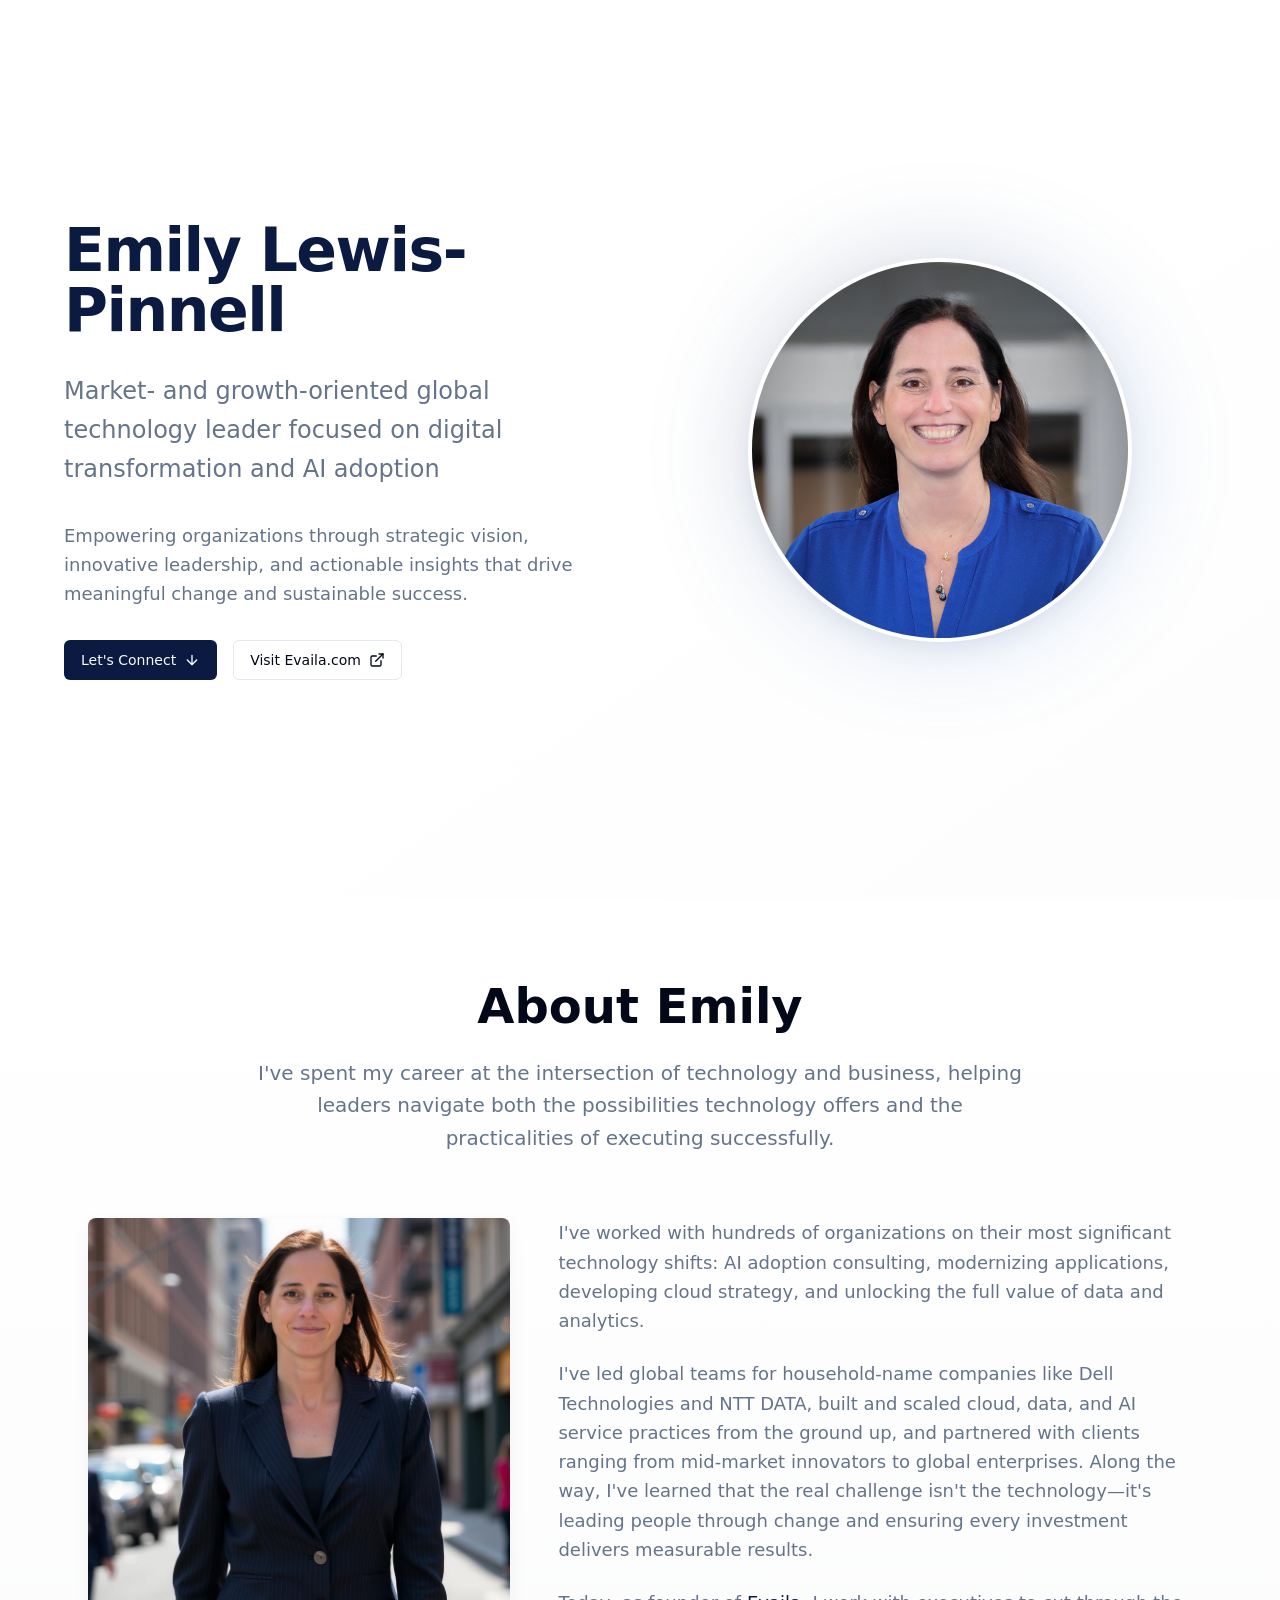
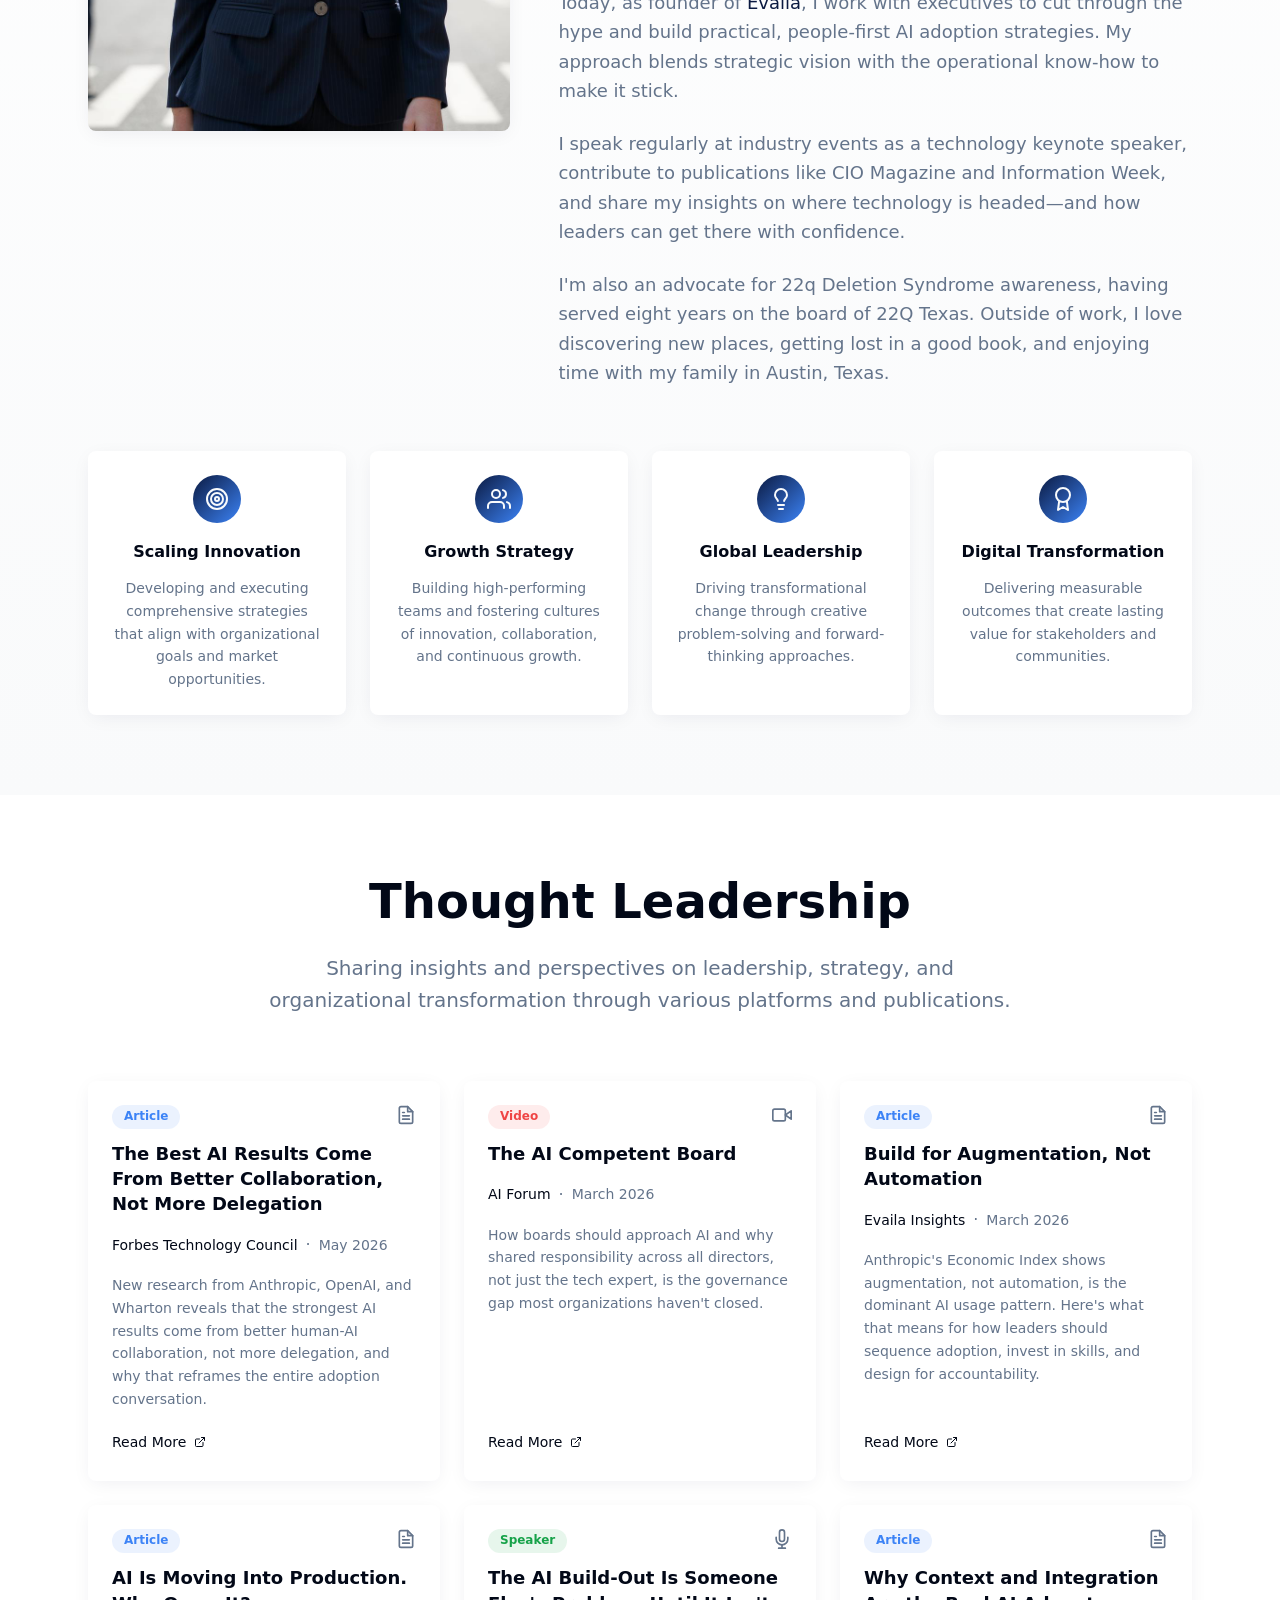
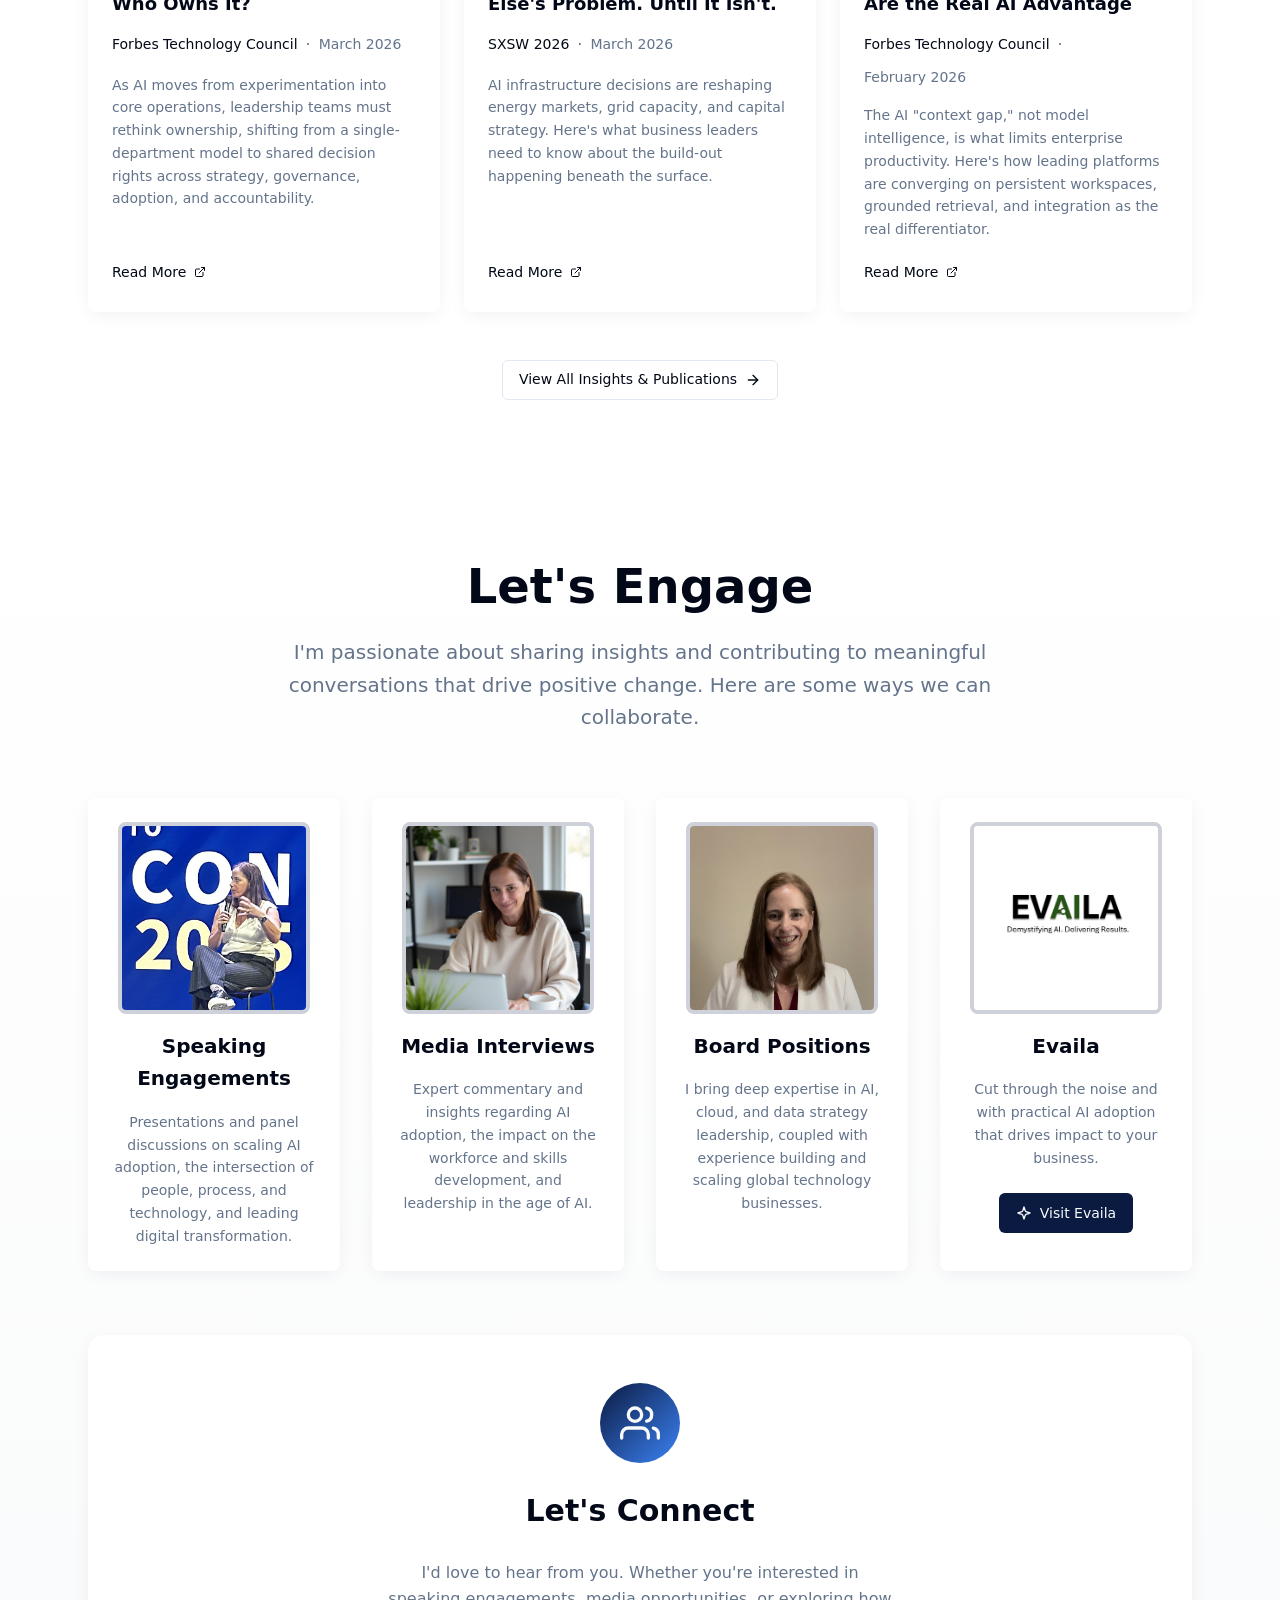
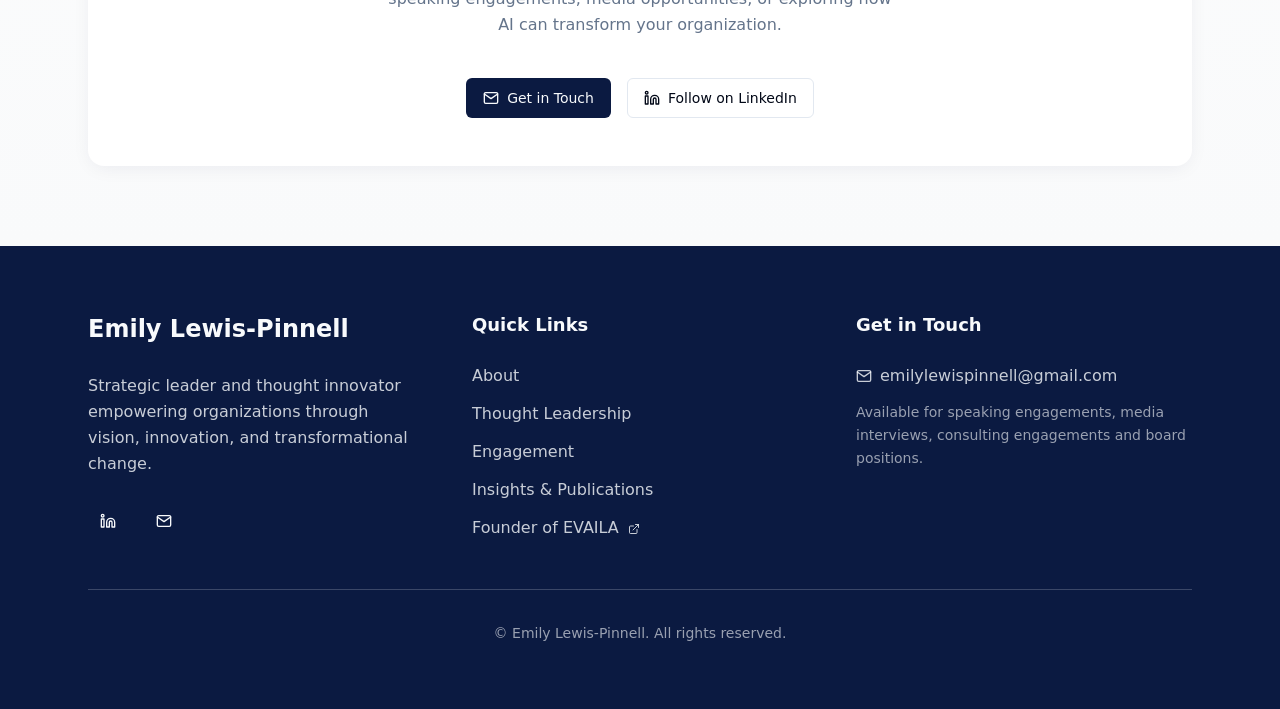
==== commit 0a6a69b4: "Remove em dashes from thought leadership card descriptions Co-Authored-By: Claude Opus 4.7 (1M conte" ====
--- a/index.html
+++ b/index.html
@@ -218,7 +218,7 @@
                 <span class="tl-card-meta-dot">&middot;</span>
                 <span class="tl-card-date">March 2026</span>
               </div>
-              <p class="tl-card-description">Anthropic's Economic Index shows augmentation — not automation — is the dominant AI usage pattern. Here's what that means for how leaders should sequence adoption, invest in skills, and design for accountability.</p>
+              <p class="tl-card-description">Anthropic's Economic Index shows augmentation, not automation, is the dominant AI usage pattern. Here's what that means for how leaders should sequence adoption, invest in skills, and design for accountability.</p>
               <a href="https://evaila.com/insights/ai-augmentation-strategy" class="tl-card-link" target="_blank" rel="noopener noreferrer">
                 Read More
                 <svg viewBox="0 0 24 24"><path d="M18 13v6a2 2 0 0 1-2 2H5a2 2 0 0 1-2-2V8a2 2 0 0 1 2-2h6"/><polyline points="15 3 21 3 21 9"/><line x1="10" y1="14" x2="21" y2="3"/></svg>
@@ -241,7 +241,7 @@
                 <span class="tl-card-meta-dot">&middot;</span>
                 <span class="tl-card-date">March 2026</span>
               </div>
-              <p class="tl-card-description">As AI moves from experimentation into core operations, leadership teams must rethink ownership — shifting from a single-department model to shared decision rights across strategy, governance, adoption, and accountability.</p>
+              <p class="tl-card-description">As AI moves from experimentation into core operations, leadership teams must rethink ownership, shifting from a single-department model to shared decision rights across strategy, governance, adoption, and accountability.</p>
               <a href="https://www.forbes.com/councils/forbestechcouncil/2026/03/27/ai-is-moving-into-production-who-owns-it/" class="tl-card-link" target="_blank" rel="noopener noreferrer">
                 Read More
                 <svg viewBox="0 0 24 24"><path d="M18 13v6a2 2 0 0 1-2 2H5a2 2 0 0 1-2-2V8a2 2 0 0 1 2-2h6"/><polyline points="15 3 21 3 21 9"/><line x1="10" y1="14" x2="21" y2="3"/></svg>
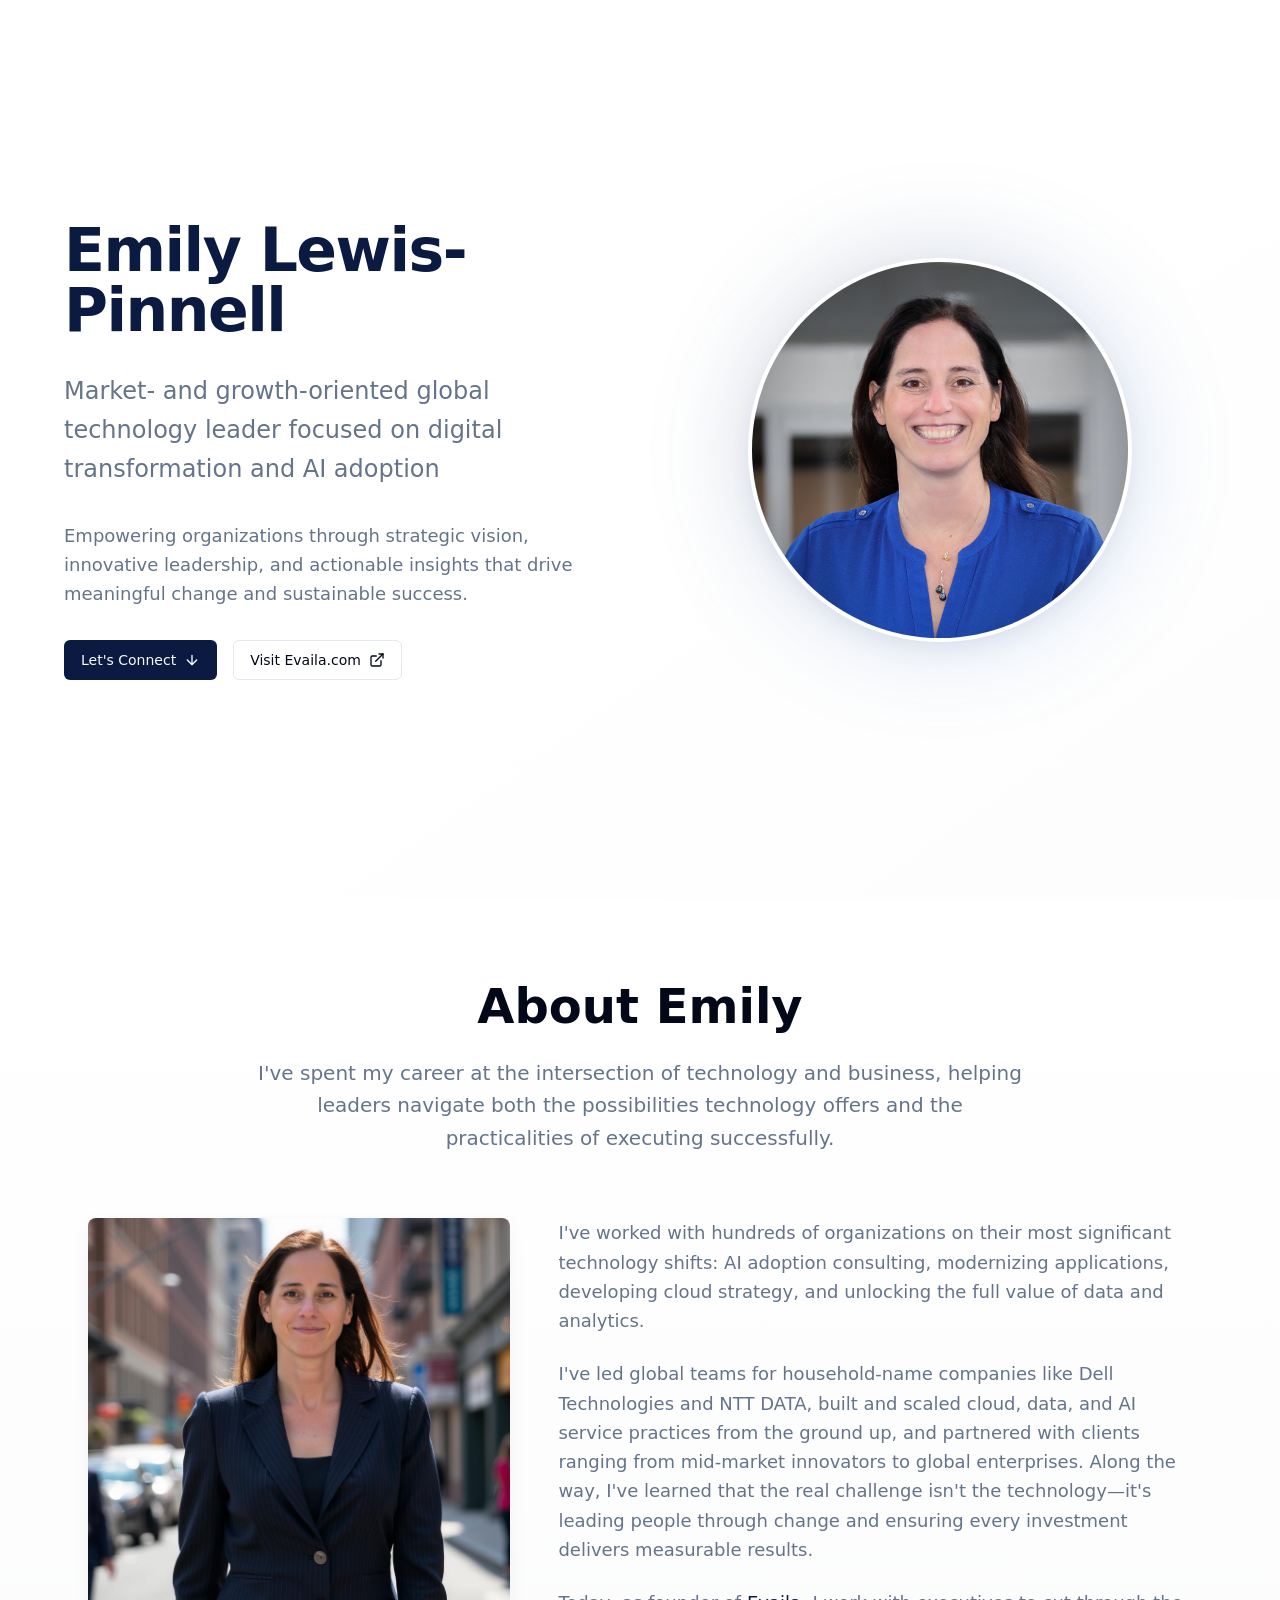
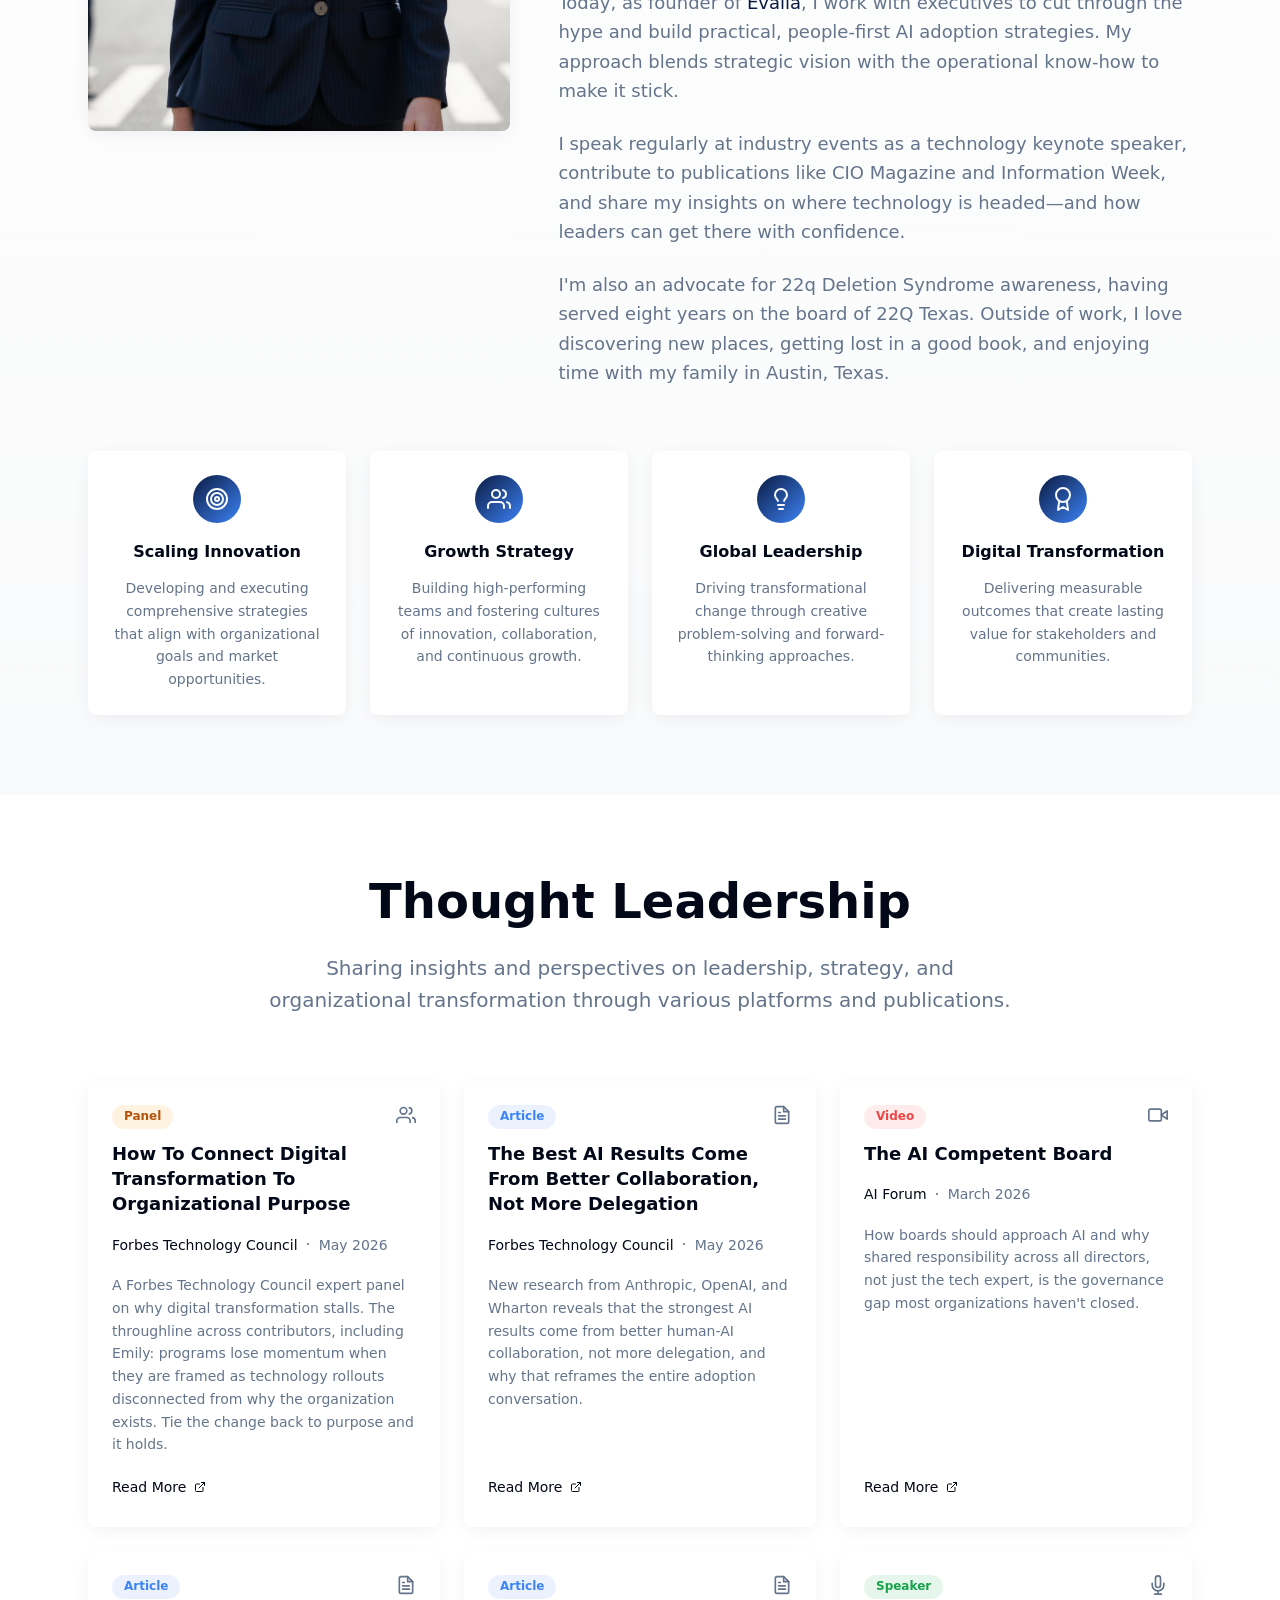
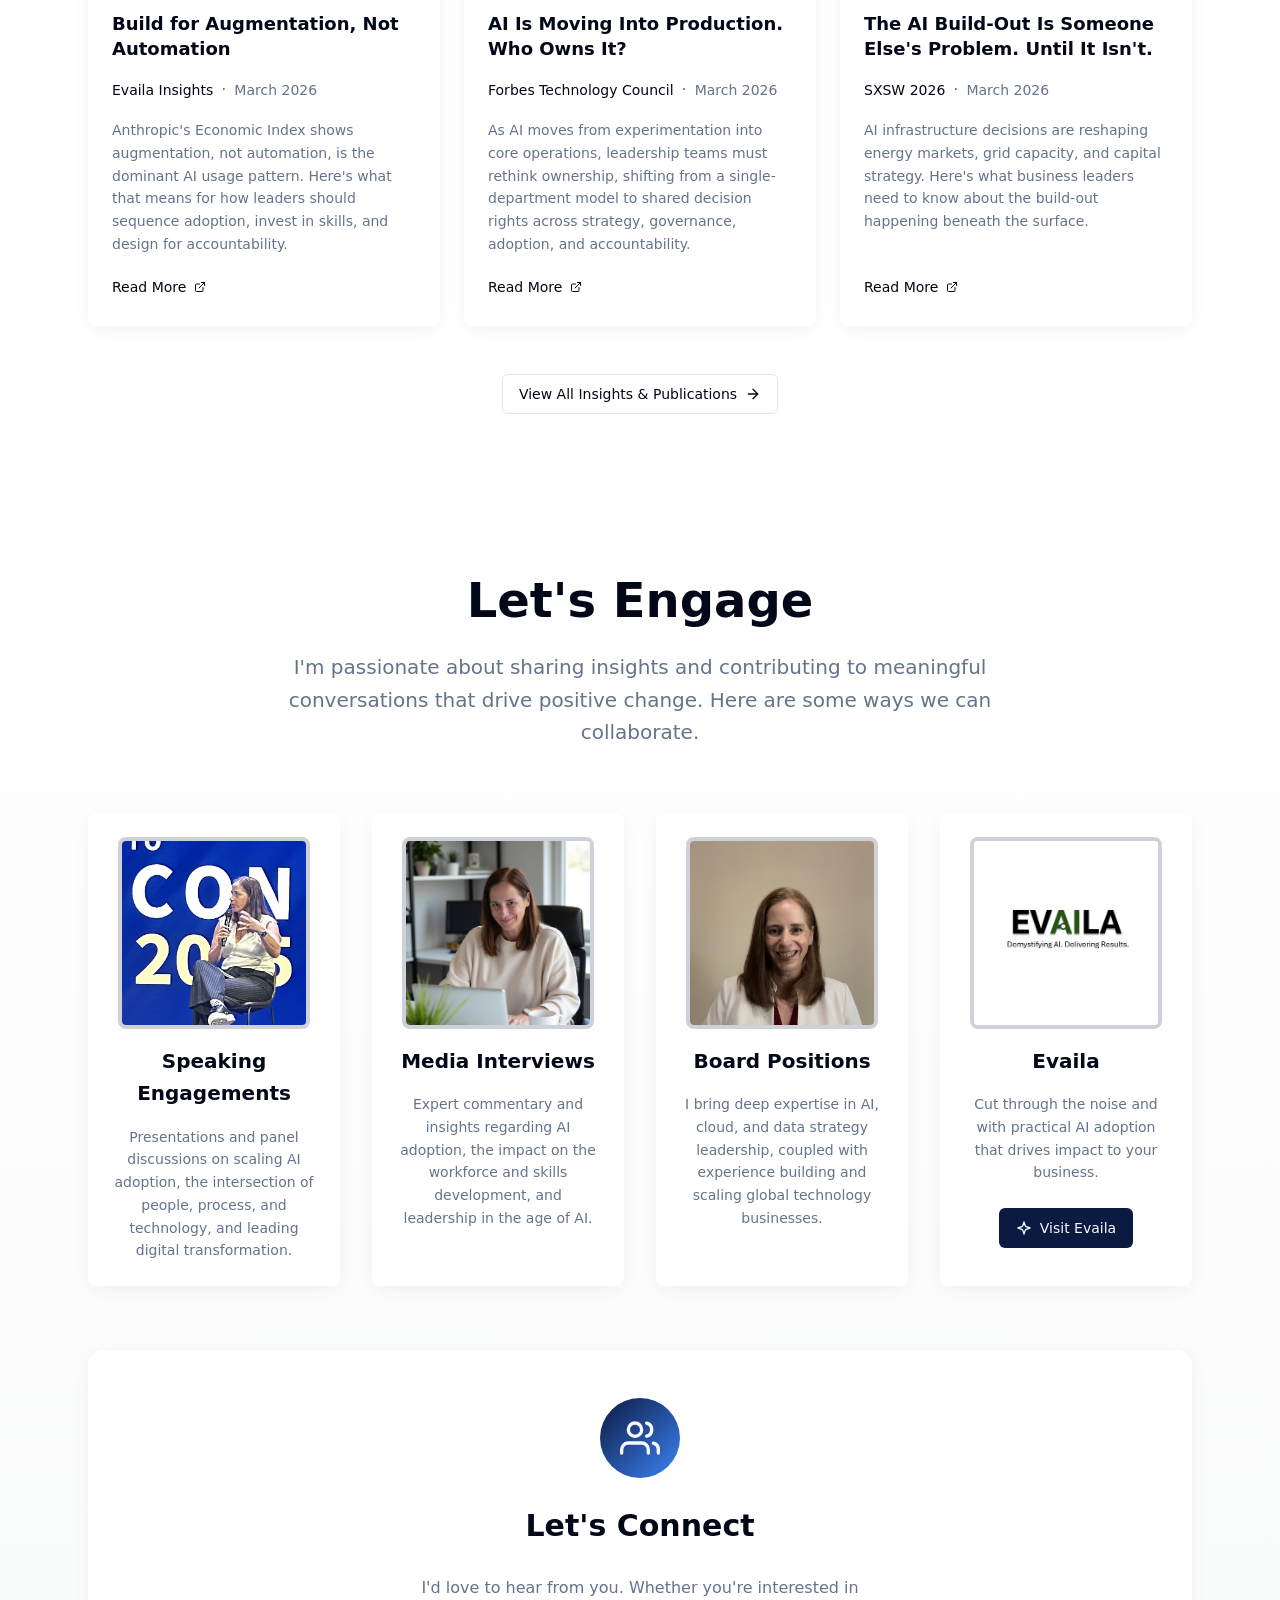
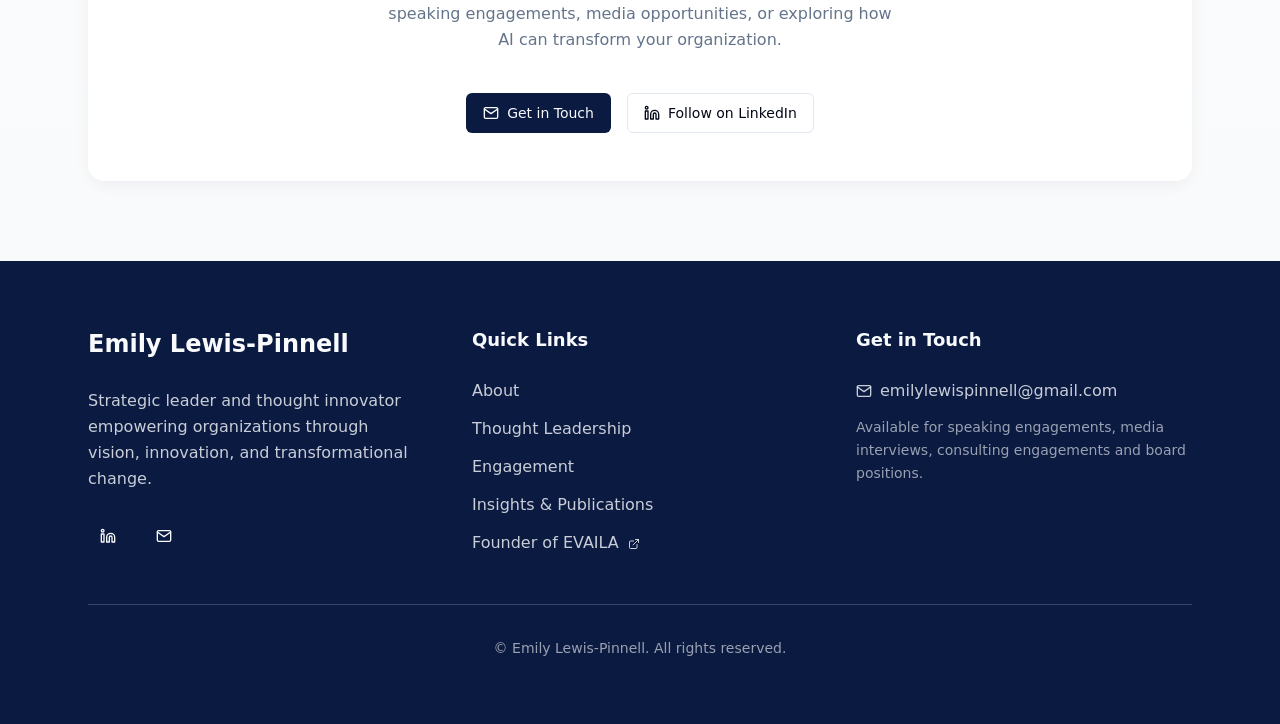
==== commit ed8a058a: "Add Panel badge type; add digital transformation panel entry" ====
--- a/index.html
+++ b/index.html
@@ -27,30 +27,183 @@
   {
     "@context": "https://schema.org",
     "@type": "Person",
+    "@id": "https://emilylewispinnell.com/#emily",
     "name": "Emily Lewis-Pinnell",
+    "givenName": "Emily",
+    "familyName": "Lewis-Pinnell",
     "jobTitle": "AI Strategy Consultant & Founder",
-    "url": "https://emilylewispinnell.com",
-    "image": "https://emilylewispinnell.com/images/emily-headshot.jpg",
-    "description": "Market- and growth-oriented global technology leader focused on digital transformation and AI adoption.",
+    "description": "Market- and growth-oriented global technology leader focused on digital transformation and AI adoption. Founder of EVAILA, Forbes Technology Council member, and keynote speaker on practical, people-first AI adoption.",
+    "url": "https://emilylewispinnell.com/",
+    "image": {
+      "@type": "ImageObject",
+      "url": "https://emilylewispinnell.com/images/emily-headshot.jpg",
+      "width": 1200,
+      "height": 1200
+    },
+    "hasOccupation": [
+      {
+        "@type": "Occupation",
+        "name": "AI Strategy Consultant",
+        "occupationLocation": {
+          "@type": "City",
+          "name": "Austin, Texas"
+        },
+        "skills": "AI adoption strategy, AI governance, change management, digital transformation, cloud strategy, data and analytics leadership",
+        "responsibilities": "Advising executives and boards on practical AI adoption, change management, and measurable transformation outcomes."
+      },
+      {
+        "@type": "Occupation",
+        "name": "Keynote Speaker",
+        "responsibilities": "Keynotes and workshops on AI adoption, human-AI collaboration, AI governance, and the future of work."
+      },
+      {
+        "@type": "Occupation",
+        "name": "Board Advisor",
+        "responsibilities": "Independent and advisory board roles bringing AI, cloud, and data strategy expertise."
+      }
+    ],
+    "knowsAbout": [
+      "Artificial Intelligence Adoption",
+      "Generative AI Strategy",
+      "AI Governance",
+      "Human-AI Collaboration",
+      "Digital Transformation",
+      "Cloud Strategy",
+      "Data and Analytics Leadership",
+      "Change Management",
+      "Technology Leadership",
+      "Enterprise AI Implementation",
+      "AI for Boards of Directors",
+      "Workforce Development and Reskilling",
+      "AI Augmentation vs Automation",
+      "Shadow AI in the Workplace",
+      "AI Infrastructure Strategy"
+    ],
+    "knowsLanguage": ["en"],
     "affiliation": {
       "@type": "Organization",
-      "name": "EVAILA",
-      "url": "https://evaila.com"
-    },
+      "@id": "https://evaila.com/#org"
+    },
+    "worksFor": {
+      "@type": "Organization",
+      "@id": "https://evaila.com/#org"
+    },
+    "memberOf": [
+      {
+        "@type": "Organization",
+        "name": "Forbes Technology Council",
+        "url": "https://councils.forbes.com/forbestechcouncil"
+      },
+      {
+        "@type": "Organization",
+        "name": "22Q Texas",
+        "url": "https://22qtexas.org/",
+        "description": "Former board member, 8 years of service."
+      }
+    ],
     "alumniOf": [
       {
         "@type": "CollegeOrUniversity",
-        "name": "Stanford University"
+        "name": "Stanford University",
+        "url": "https://www.stanford.edu/"
       },
       {
         "@type": "CollegeOrUniversity",
-        "name": "The Wharton School, University of Pennsylvania"
+        "name": "The Wharton School, University of Pennsylvania",
+        "url": "https://www.wharton.upenn.edu/"
       }
+    ],
+    "award": [
+      "Forbes Technology Council Contributor (2024–present)",
+      "SXSW 2026 Featured Speaker"
     ],
     "sameAs": [
       "https://www.linkedin.com/in/emilylewispinnell/",
-      "https://evaila.com"
+      "https://evaila.com/",
+      "https://twitter.com/emilyll",
+      "https://www.forbes.com/councils/forbestechcouncil/people/emilylewispinnell/"
+    ],
+    "subjectOf": {
+      "@type": "CollectionPage",
+      "@id": "https://emilylewispinnell.com/insights.html#collection",
+      "name": "Insights & Publications by Emily Lewis-Pinnell",
+      "url": "https://emilylewispinnell.com/insights.html"
+    },
+    "mainEntityOfPage": {
+      "@type": "WebPage",
+      "@id": "https://emilylewispinnell.com/#webpage"
+    }
+  }
+  </script>
+
+  <!-- Structured Data: Organization (EVAILA) -->
+  <script type="application/ld+json">
+  {
+    "@context": "https://schema.org",
+    "@type": "Organization",
+    "@id": "https://evaila.com/#org",
+    "name": "EVAILA",
+    "alternateName": "Evaila",
+    "url": "https://evaila.com/",
+    "logo": "https://emilylewispinnell.com/images/evaila-logo.png",
+    "description": "EVAILA is an AI enablement partner for business leaders who need AI to deliver results, not experiments. EVAILA helps organizations move from interest to impact through its AI Adoption Planning Framework, designing people-oriented workflows and measuring success by business outcomes.",
+    "founder": {
+      "@type": "Person",
+      "@id": "https://emilylewispinnell.com/#emily"
+    },
+    "employee": {
+      "@type": "Person",
+      "@id": "https://emilylewispinnell.com/#emily"
+    },
+    "areaServed": "Global",
+    "knowsAbout": [
+      "AI Adoption Planning",
+      "AI Strategy Consulting",
+      "Change Management for AI",
+      "Enterprise AI Workflow Design"
     ]
+  }
+  </script>
+
+  <!-- Structured Data: WebSite -->
+  <script type="application/ld+json">
+  {
+    "@context": "https://schema.org",
+    "@type": "WebSite",
+    "@id": "https://emilylewispinnell.com/#website",
+    "url": "https://emilylewispinnell.com/",
+    "name": "Emily Lewis-Pinnell",
+    "alternateName": "Emily Lewis-Pinnell — AI Strategy Consultant & EVAILA Founder",
+    "description": "Personal site of Emily Lewis-Pinnell, AI strategy consultant, Forbes Technology Council contributor, and founder of EVAILA. Insights on AI adoption, governance, and human-AI collaboration.",
+    "publisher": {
+      "@type": "Person",
+      "@id": "https://emilylewispinnell.com/#emily"
+    },
+    "inLanguage": "en-US"
+  }
+  </script>
+
+  <!-- Structured Data: WebPage -->
+  <script type="application/ld+json">
+  {
+    "@context": "https://schema.org",
+    "@type": "WebPage",
+    "@id": "https://emilylewispinnell.com/#webpage",
+    "url": "https://emilylewispinnell.com/",
+    "name": "Emily Lewis-Pinnell | AI Strategy Consultant & EVAILA Founder",
+    "isPartOf": {
+      "@type": "WebSite",
+      "@id": "https://emilylewispinnell.com/#website"
+    },
+    "about": {
+      "@type": "Person",
+      "@id": "https://emilylewispinnell.com/#emily"
+    },
+    "primaryImageOfPage": {
+      "@type": "ImageObject",
+      "url": "https://emilylewispinnell.com/images/emily-headshot.jpg"
+    },
+    "inLanguage": "en-US"
   }
   </script>
 </head>
@@ -157,6 +310,29 @@
 
         <div class="card-grid">
 
+          <!-- Panel: How To Connect Digital Transformation To Organizational Purpose -->
+          <article class="tl-card" data-type="panel">
+            <div class="tl-card-header">
+              <div class="tl-card-top-row">
+                <span class="badge badge-panel">Panel</span>
+                <span class="tl-card-type-icon"><svg viewBox="0 0 24 24"><path d="M17 21v-2a4 4 0 0 0-4-4H5a4 4 0 0 0-4 4v2"/><circle cx="9" cy="7" r="4"/><path d="M23 21v-2a4 4 0 0 0-3-3.87"/><path d="M16 3.13a4 4 0 0 1 0 7.75"/></svg></span>
+              </div>
+              <h3 class="tl-card-title">How To Connect Digital Transformation To Organizational Purpose</h3>
+            </div>
+            <div class="tl-card-content">
+              <div class="tl-card-meta">
+                <span class="tl-card-source">Forbes Technology Council</span>
+                <span class="tl-card-meta-dot">&middot;</span>
+                <span class="tl-card-date">May 2026</span>
+              </div>
+              <p class="tl-card-description">A Forbes Technology Council expert panel on why digital transformation stalls. The throughline across contributors, including Emily: programs lose momentum when they are framed as technology rollouts disconnected from why the organization exists. Tie the change back to purpose and it holds.</p>
+              <a href="https://www.forbes.com/councils/forbestechcouncil/2026/05/27/how-to-connect-digital-transformation-to-organizational-purpose/" class="tl-card-link" target="_blank" rel="noopener noreferrer">
+                Read More
+                <svg viewBox="0 0 24 24"><path d="M18 13v6a2 2 0 0 1-2 2H5a2 2 0 0 1-2-2V8a2 2 0 0 1 2-2h6"/><polyline points="15 3 21 3 21 9"/><line x1="10" y1="14" x2="21" y2="3"/></svg>
+              </a>
+            </div>
+          </article>
+
           <!-- Article: The Best AI Results Come From Better Collaboration, Not More Delegation -->
           <article class="tl-card" data-type="article">
             <div class="tl-card-header">
@@ -268,29 +444,6 @@
               <a href="https://evaila.com/insights/ai-infrastructure-what-business-leaders-need-to-know" target="_blank" rel="noopener noreferrer" class="tl-card-link">
                 Read More
                 <svg xmlns="http://www.w3.org/2000/svg" width="12" height="12" viewBox="0 0 24 24" fill="none" stroke="currentColor" stroke-width="2" stroke-linecap="round" stroke-linejoin="round"><path d="M18 13v6a2 2 0 0 1-2 2H5a2 2 0 0 1-2-2V8a2 2 0 0 1 2-2h6"/><polyline points="15 3 21 3 21 9"/><line x1="10" y1="14" x2="21" y2="3"/></svg>
-              </a>
-            </div>
-          </article>
-
-          <!-- Article: Why Context and Integration Are the Real AI Advantage -->
-          <article class="tl-card" data-type="article">
-            <div class="tl-card-header">
-              <div class="tl-card-top-row">
-                <span class="badge badge-article">Article</span>
-                <span class="tl-card-type-icon"><svg viewBox="0 0 24 24"><path d="M14 2H6a2 2 0 0 0-2 2v16a2 2 0 0 0 2 2h12a2 2 0 0 0 2-2V8z"/><polyline points="14 2 14 8 20 8"/><line x1="16" y1="13" x2="8" y2="13"/><line x1="16" y1="17" x2="8" y2="17"/><polyline points="10 9 9 9 8 9"/></svg></span>
-              </div>
-              <h3 class="tl-card-title">Why Context and Integration Are the Real AI Advantage</h3>
-            </div>
-            <div class="tl-card-content">
-              <div class="tl-card-meta">
-                <span class="tl-card-source">Forbes Technology Council</span>
-                <span class="tl-card-meta-dot">&middot;</span>
-                <span class="tl-card-date">February 2026</span>
-              </div>
-              <p class="tl-card-description">The AI "context gap," not model intelligence, is what limits enterprise productivity. Here's how leading platforms are converging on persistent workspaces, grounded retrieval, and integration as the real differentiator.</p>
-              <a href="https://www.forbes.com/councils/forbestechcouncil/2026/02/25/beyond-the-ai-iq-arms-race-why-context-and-integration-are-the-real-ai-advantage/" class="tl-card-link" target="_blank" rel="noopener noreferrer">
-                Read More
-                <svg viewBox="0 0 24 24"><path d="M18 13v6a2 2 0 0 1-2 2H5a2 2 0 0 1-2-2V8a2 2 0 0 1 2-2h6"/><polyline points="15 3 21 3 21 9"/><line x1="10" y1="14" x2="21" y2="3"/></svg>
               </a>
             </div>
           </article>
--- a/css/style.css
+++ b/css/style.css
@@ -235,6 +235,7 @@
 .badge-webinar   { background: hsla(224, 71%, 15%, 0.1);  color: #0b1a41; }
 .badge-interview { background: hsla(280, 70%, 55%, 0.1);  color: #a73cdd; }
 .badge-speaker   { background: hsla(142, 76%, 36%, 0.1);  color: #16a249; }
+.badge-panel     { background: hsla(38, 92%, 50%, 0.12);  color: #b45309; }
 
 /* ==========================================================================
    FILTER BAR (Insights page)
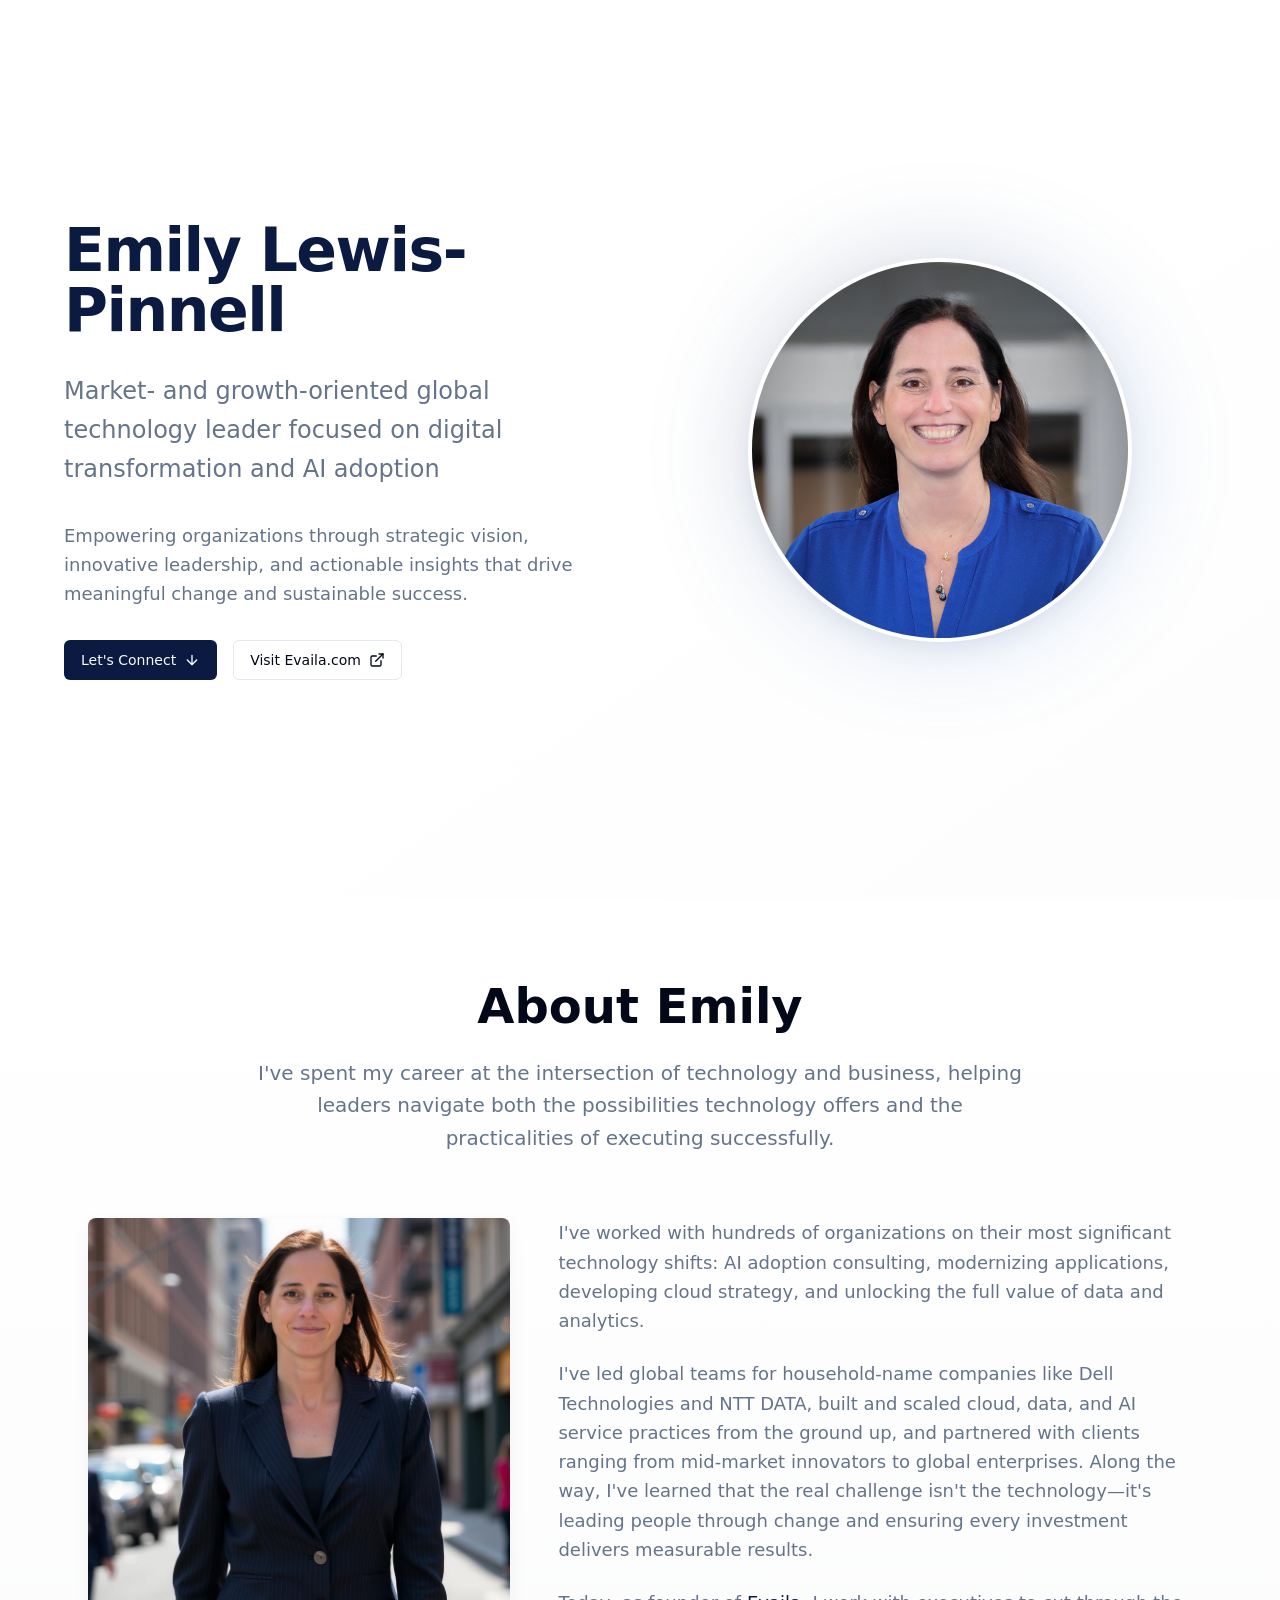
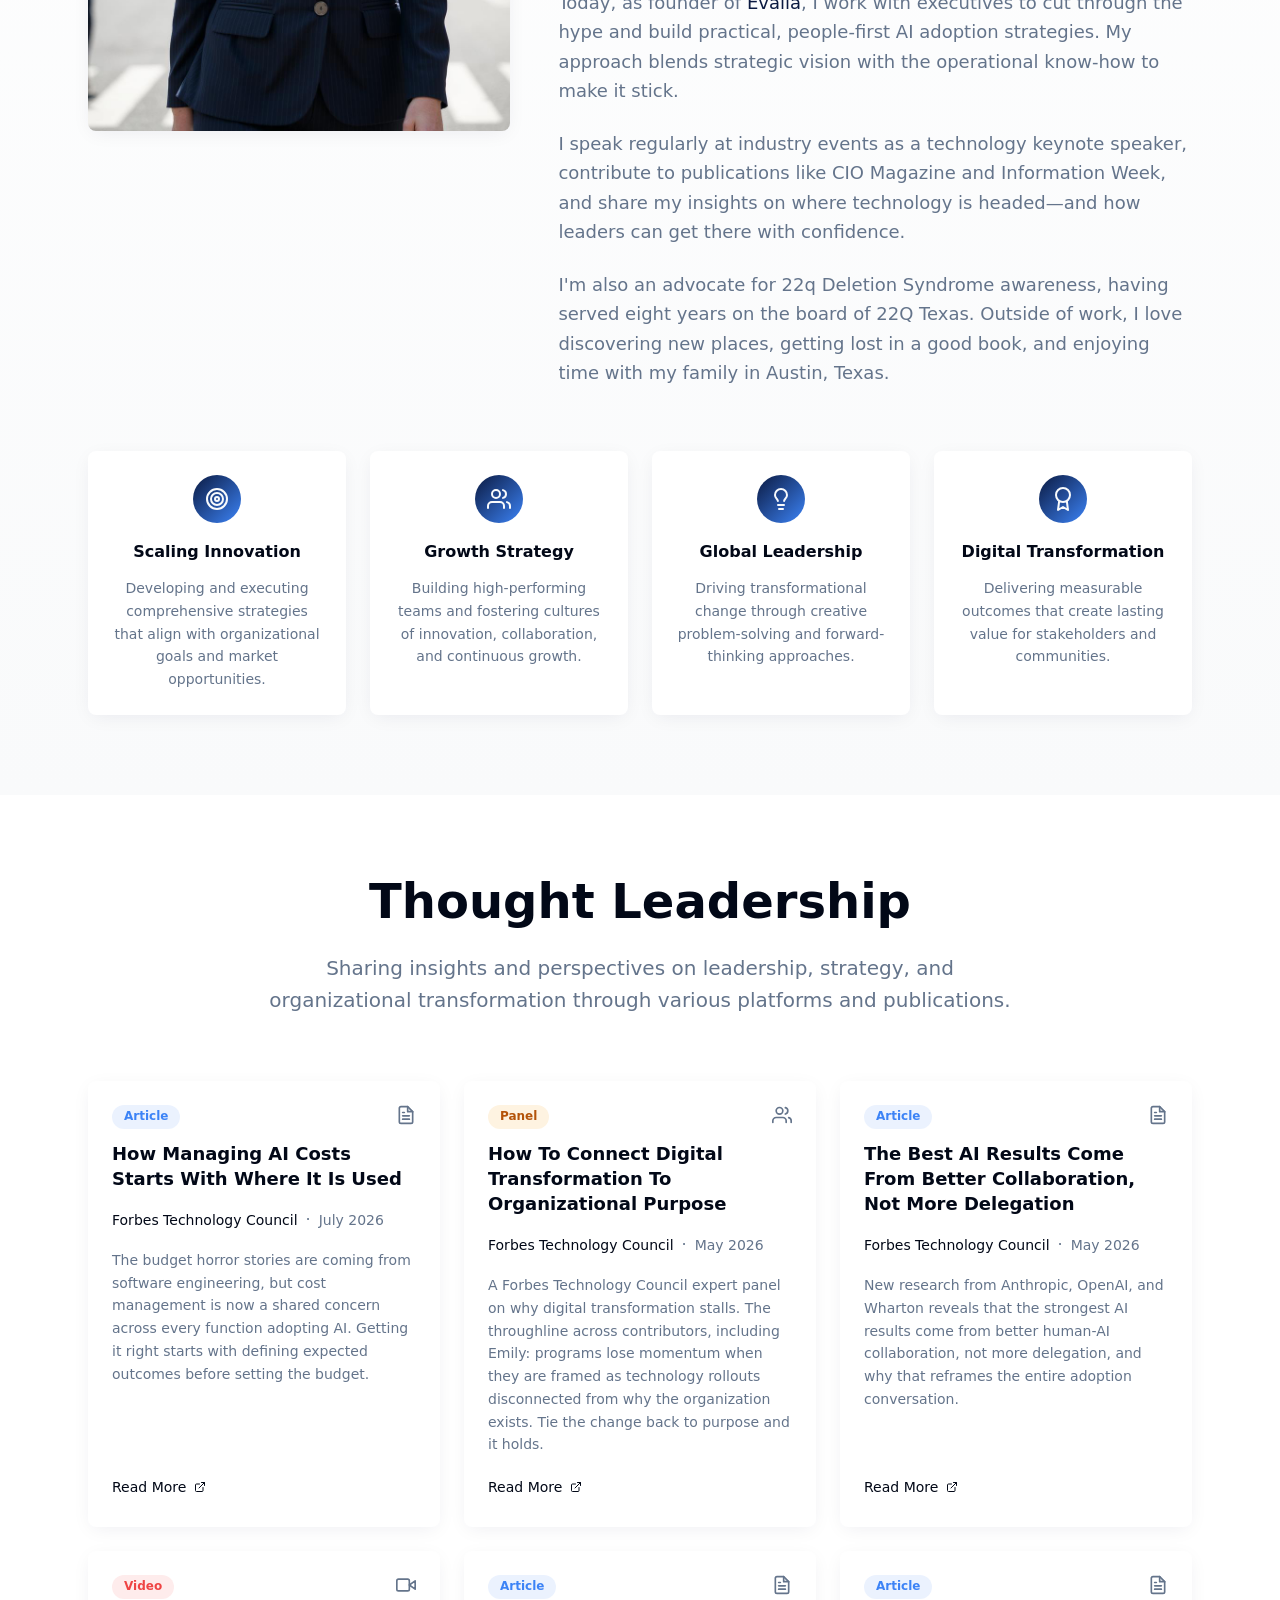
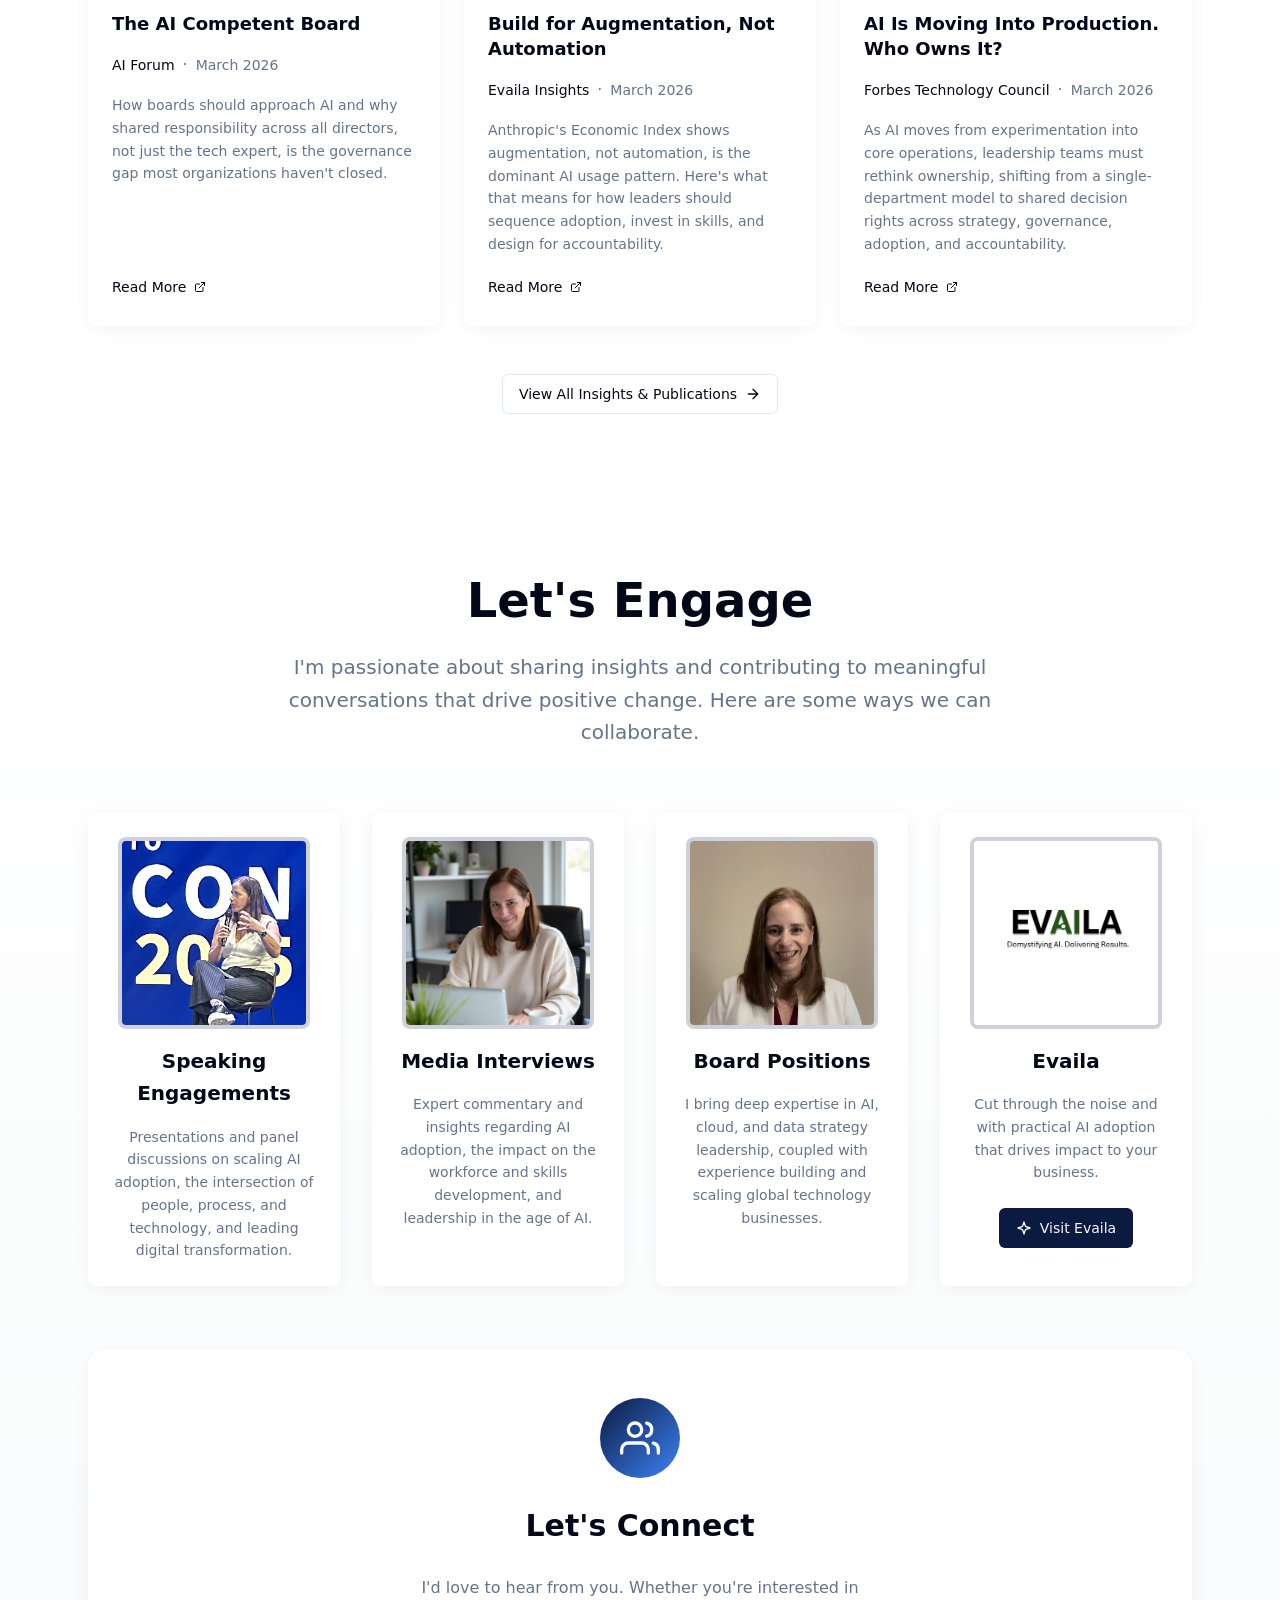
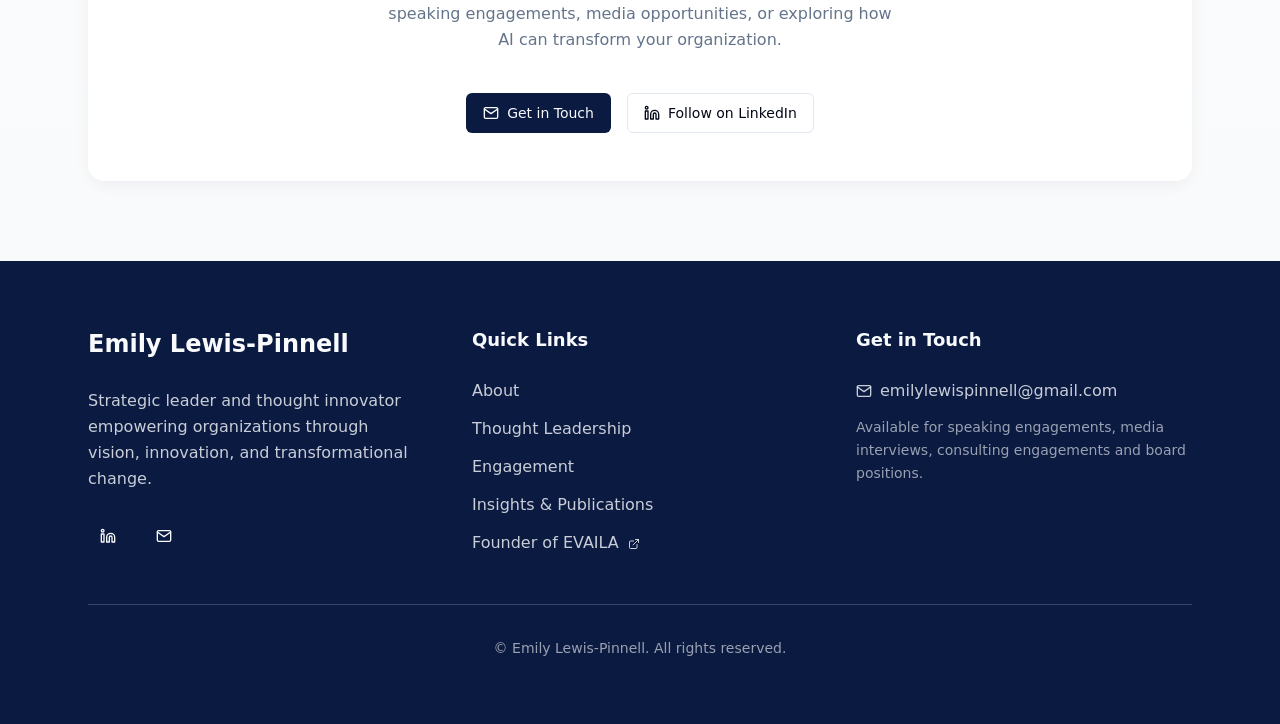
==== commit b3bc9608: "Add thought leadership: How Managing AI Costs Starts With Where It Is Used (Forbes) Co-Authored-By: " ====
--- a/index.html
+++ b/index.html
@@ -310,6 +310,29 @@
 
         <div class="card-grid">
 
+          <!-- Article: How Managing AI Costs Starts With Where It Is Used -->
+          <article class="tl-card" data-type="article">
+            <div class="tl-card-header">
+              <div class="tl-card-top-row">
+                <span class="badge badge-article">Article</span>
+                <span class="tl-card-type-icon"><svg viewBox="0 0 24 24"><path d="M14 2H6a2 2 0 0 0-2 2v16a2 2 0 0 0 2 2h12a2 2 0 0 0 2-2V8z"/><polyline points="14 2 14 8 20 8"/><line x1="16" y1="13" x2="8" y2="13"/><line x1="16" y1="17" x2="8" y2="17"/><polyline points="10 9 9 9 8 9"/></svg></span>
+              </div>
+              <h3 class="tl-card-title">How Managing AI Costs Starts With Where It Is Used</h3>
+            </div>
+            <div class="tl-card-content">
+              <div class="tl-card-meta">
+                <span class="tl-card-source">Forbes Technology Council</span>
+                <span class="tl-card-meta-dot">&middot;</span>
+                <span class="tl-card-date">July 2026</span>
+              </div>
+              <p class="tl-card-description">The budget horror stories are coming from software engineering, but cost management is now a shared concern across every function adopting AI. Getting it right starts with defining expected outcomes before setting the budget.</p>
+              <a href="https://www.forbes.com/councils/forbestechcouncil/2026/07/10/how-managing-ai-costs-starts-with-where-it-is-used/" class="tl-card-link" target="_blank" rel="noopener noreferrer">
+                Read More
+                <svg viewBox="0 0 24 24"><path d="M18 13v6a2 2 0 0 1-2 2H5a2 2 0 0 1-2-2V8a2 2 0 0 1 2-2h6"/><polyline points="15 3 21 3 21 9"/><line x1="10" y1="14" x2="21" y2="3"/></svg>
+              </a>
+            </div>
+          </article>
+
           <!-- Panel: How To Connect Digital Transformation To Organizational Purpose -->
           <article class="tl-card" data-type="panel">
             <div class="tl-card-header">
@@ -424,31 +447,6 @@
               </a>
             </div>
           </article>
-
-          <!-- Speaker: The AI Build-Out Is Someone Else's Problem. Until It Isn't. -->
-          <article class="tl-card" data-type="speaker">
-            <div class="tl-card-header">
-              <div class="tl-card-top-row">
-                <span class="badge badge-speaker">Speaker</span>
-                <span class="tl-card-type-icon"><svg viewBox="0 0 24 24"><path d="M12 1a3 3 0 0 0-3 3v8a3 3 0 0 0 6 0V4a3 3 0 0 0-3-3z"/><path d="M19 10v2a7 7 0 0 1-14 0v-2"/><line x1="12" y1="19" x2="12" y2="23"/><line x1="8" y1="23" x2="16" y2="23"/></svg></span>
-              </div>
-              <h3 class="tl-card-title">The AI Build-Out Is Someone Else's Problem. Until It Isn't.</h3>
-            </div>
-            <div class="tl-card-content">
-              <div class="tl-card-meta">
-                <span class="tl-card-source">SXSW 2026</span>
-                <span class="tl-card-meta-dot">&middot;</span>
-                <span class="tl-card-date">March 2026</span>
-              </div>
-              <p class="tl-card-description">AI infrastructure decisions are reshaping energy markets, grid capacity, and capital strategy. Here's what business leaders need to know about the build-out happening beneath the surface.</p>
-              <a href="https://evaila.com/insights/ai-infrastructure-what-business-leaders-need-to-know" target="_blank" rel="noopener noreferrer" class="tl-card-link">
-                Read More
-                <svg xmlns="http://www.w3.org/2000/svg" width="12" height="12" viewBox="0 0 24 24" fill="none" stroke="currentColor" stroke-width="2" stroke-linecap="round" stroke-linejoin="round"><path d="M18 13v6a2 2 0 0 1-2 2H5a2 2 0 0 1-2-2V8a2 2 0 0 1 2-2h6"/><polyline points="15 3 21 3 21 9"/><line x1="10" y1="14" x2="21" y2="3"/></svg>
-              </a>
-            </div>
-          </article>
-
-
 
         </div>
 
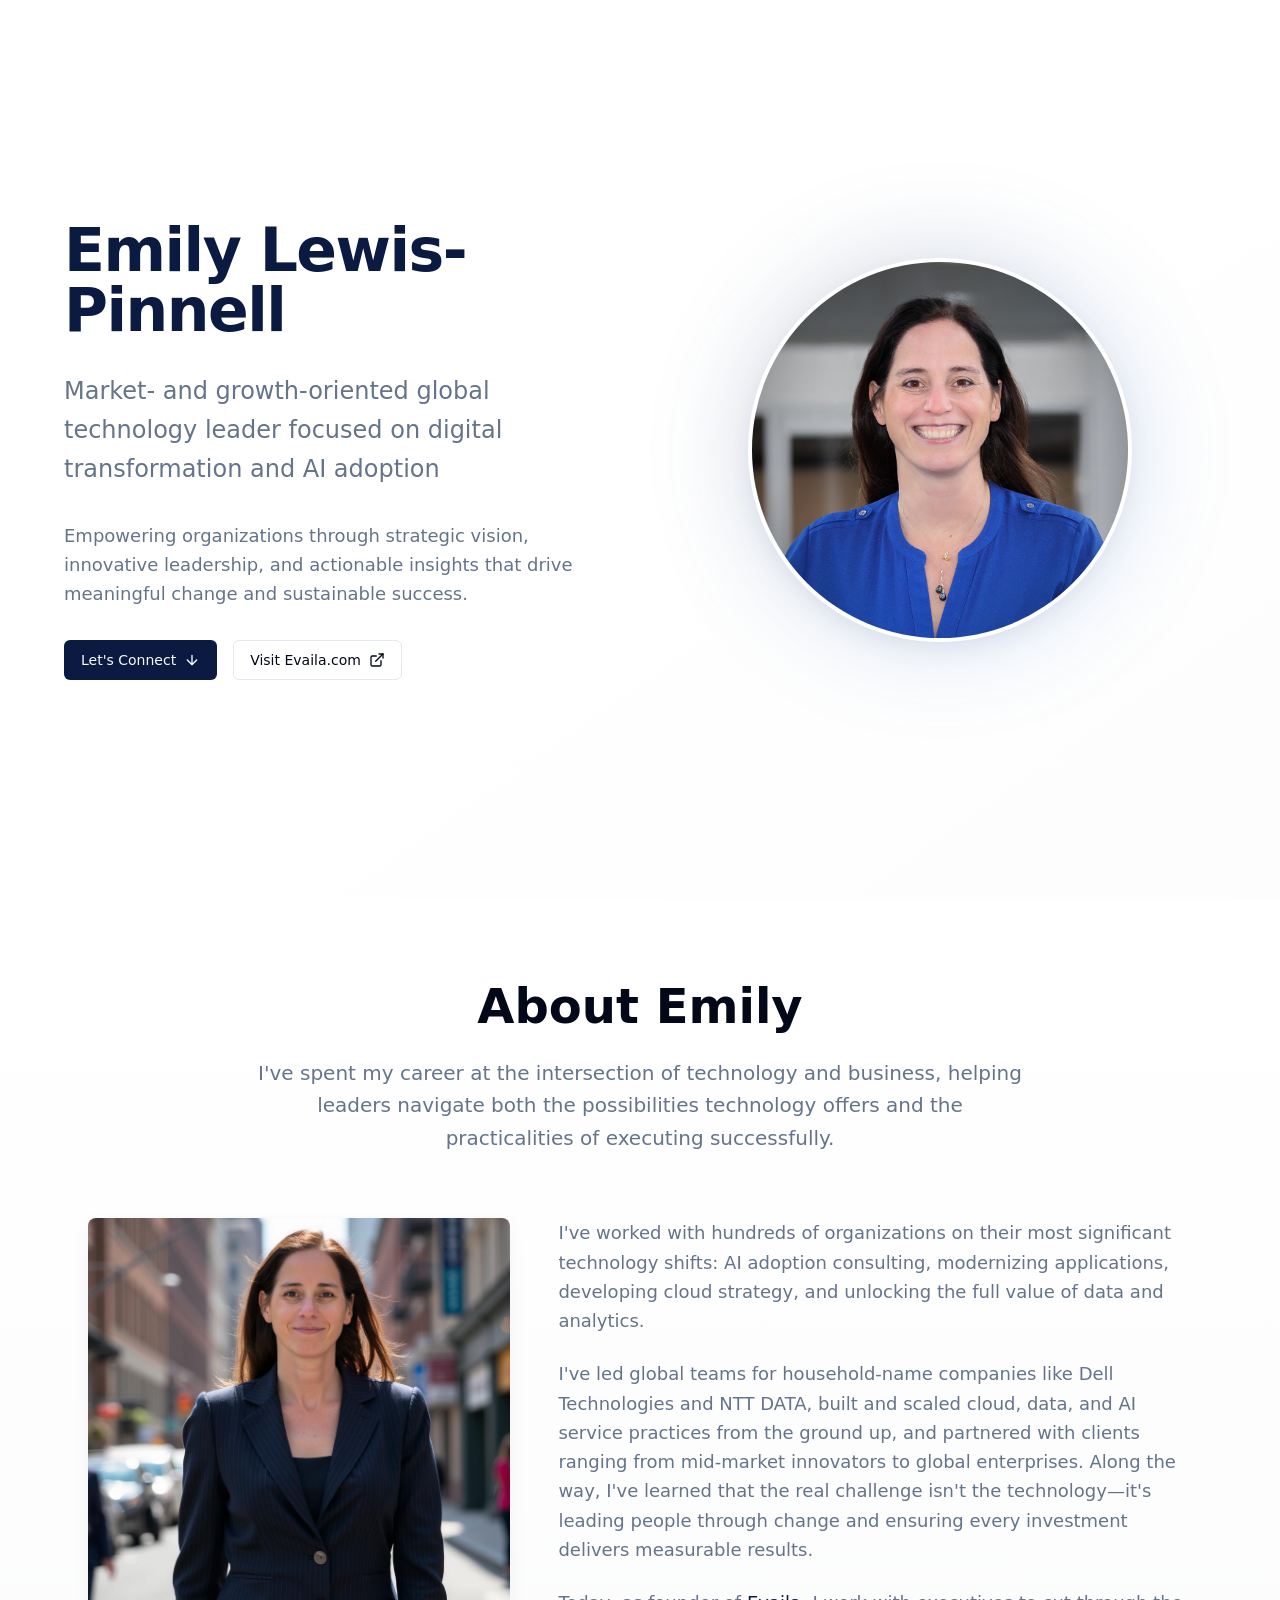
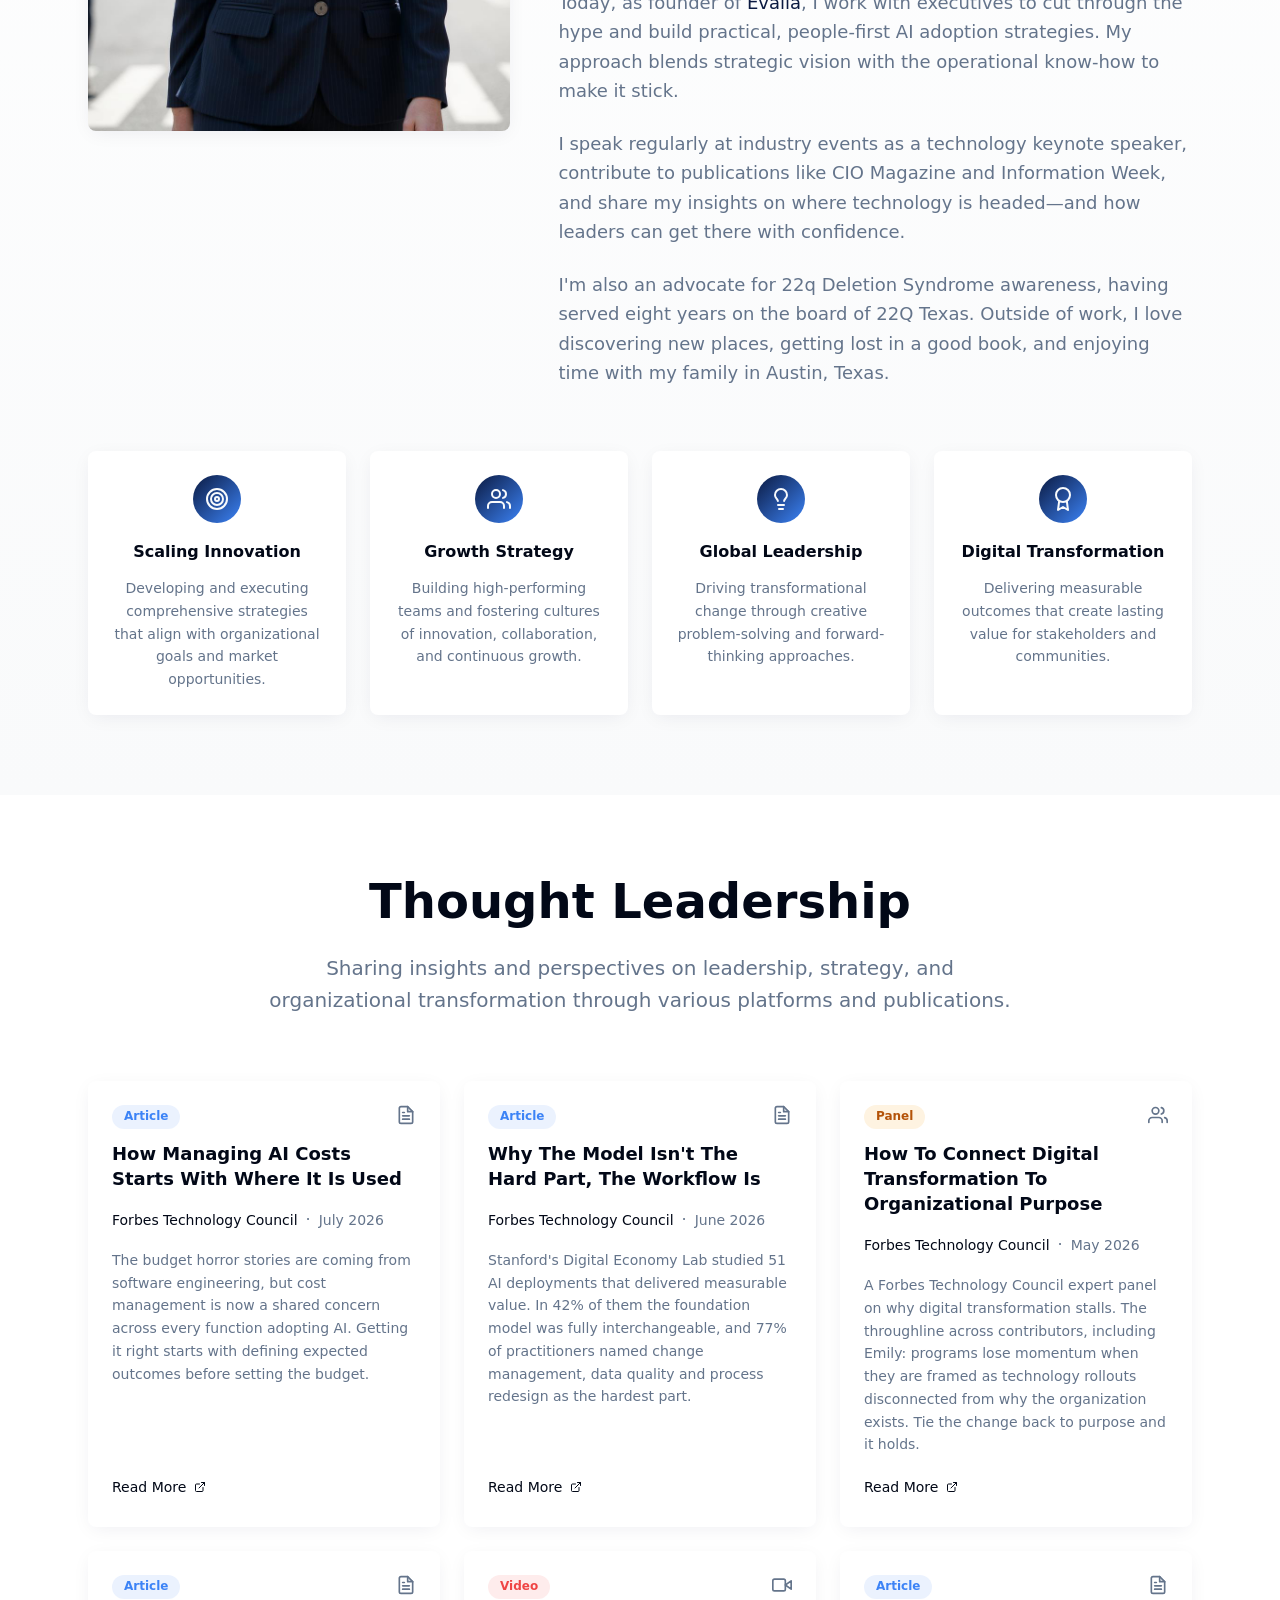
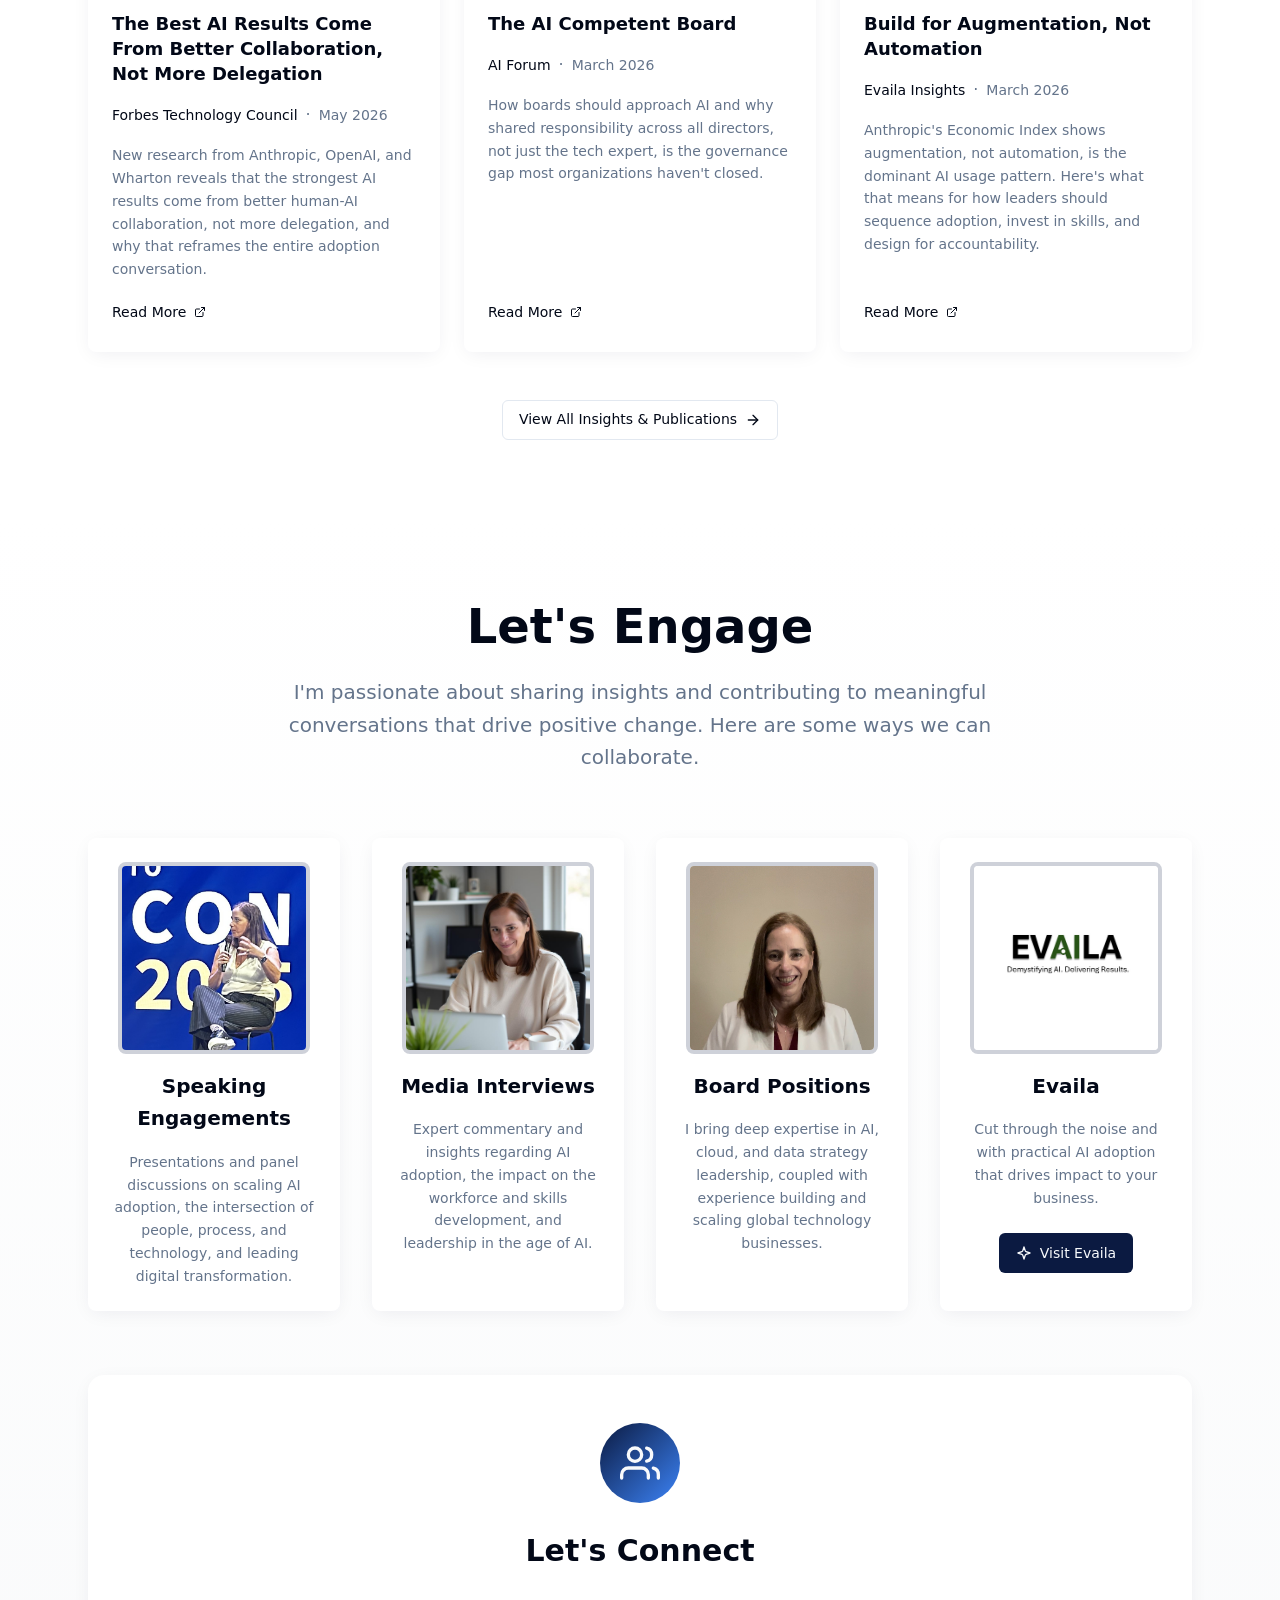
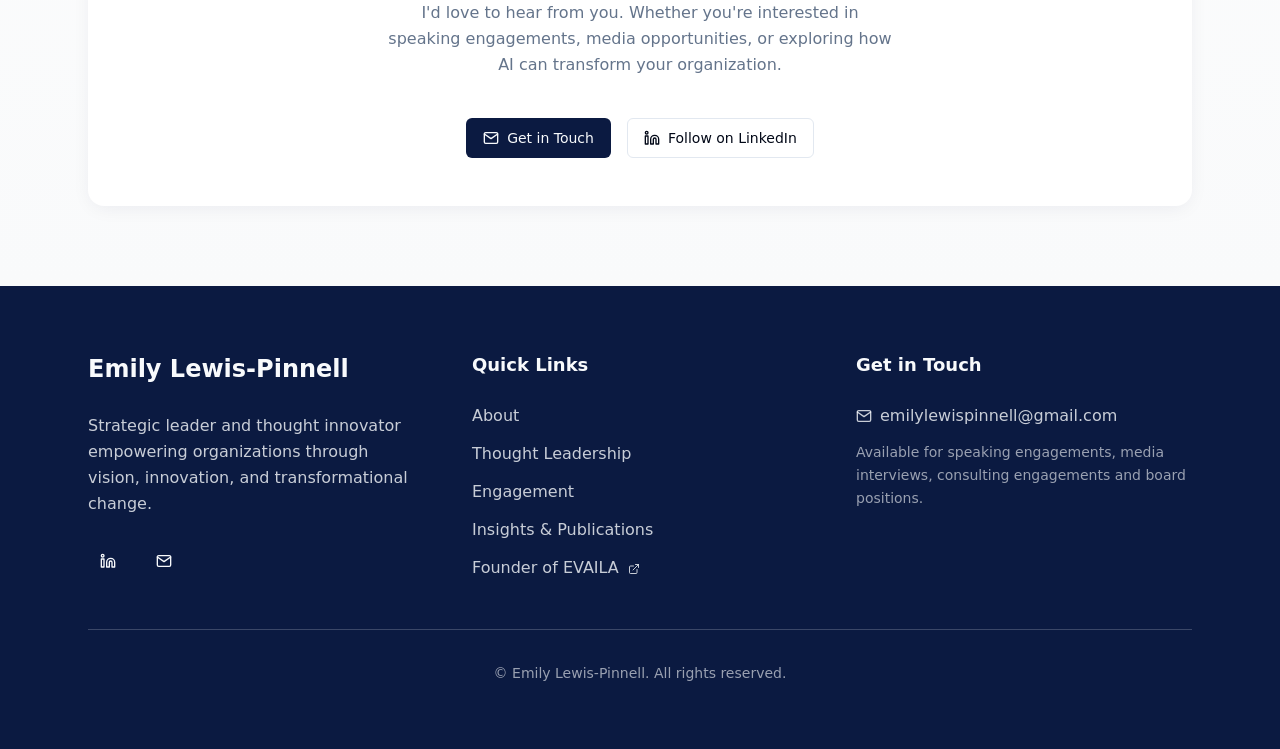
==== commit a221e74f: "Add thought leadership: Why The Model Isn't The Hard Part, The Workflow Is (Forbes) Co-Authored-By: " ====
--- a/index.html
+++ b/index.html
@@ -333,6 +333,29 @@
             </div>
           </article>
 
+          <!-- Article: Why The Model Isn't The Hard Part, The Workflow Is -->
+          <article class="tl-card" data-type="article">
+            <div class="tl-card-header">
+              <div class="tl-card-top-row">
+                <span class="badge badge-article">Article</span>
+                <span class="tl-card-type-icon"><svg viewBox="0 0 24 24"><path d="M14 2H6a2 2 0 0 0-2 2v16a2 2 0 0 0 2 2h12a2 2 0 0 0 2-2V8z"/><polyline points="14 2 14 8 20 8"/><line x1="16" y1="13" x2="8" y2="13"/><line x1="16" y1="17" x2="8" y2="17"/><polyline points="10 9 9 9 8 9"/></svg></span>
+              </div>
+              <h3 class="tl-card-title">Why The Model Isn't The Hard Part, The Workflow Is</h3>
+            </div>
+            <div class="tl-card-content">
+              <div class="tl-card-meta">
+                <span class="tl-card-source">Forbes Technology Council</span>
+                <span class="tl-card-meta-dot">&middot;</span>
+                <span class="tl-card-date">June 2026</span>
+              </div>
+              <p class="tl-card-description">Stanford's Digital Economy Lab studied 51 AI deployments that delivered measurable value. In 42% of them the foundation model was fully interchangeable, and 77% of practitioners named change management, data quality and process redesign as the hardest part.</p>
+              <a href="https://www.forbes.com/councils/forbestechcouncil/2026/06/12/why-the-model-isnt-the-hard-part-the-workflow-is/" class="tl-card-link" target="_blank" rel="noopener noreferrer">
+                Read More
+                <svg viewBox="0 0 24 24"><path d="M18 13v6a2 2 0 0 1-2 2H5a2 2 0 0 1-2-2V8a2 2 0 0 1 2-2h6"/><polyline points="15 3 21 3 21 9"/><line x1="10" y1="14" x2="21" y2="3"/></svg>
+              </a>
+            </div>
+          </article>
+
           <!-- Panel: How To Connect Digital Transformation To Organizational Purpose -->
           <article class="tl-card" data-type="panel">
             <div class="tl-card-header">
@@ -419,29 +442,6 @@
               </div>
               <p class="tl-card-description">Anthropic's Economic Index shows augmentation, not automation, is the dominant AI usage pattern. Here's what that means for how leaders should sequence adoption, invest in skills, and design for accountability.</p>
               <a href="https://evaila.com/insights/ai-augmentation-strategy" class="tl-card-link" target="_blank" rel="noopener noreferrer">
-                Read More
-                <svg viewBox="0 0 24 24"><path d="M18 13v6a2 2 0 0 1-2 2H5a2 2 0 0 1-2-2V8a2 2 0 0 1 2-2h6"/><polyline points="15 3 21 3 21 9"/><line x1="10" y1="14" x2="21" y2="3"/></svg>
-              </a>
-            </div>
-          </article>
-
-          <!-- Article: AI Is Moving Into Production. Who Owns It? -->
-          <article class="tl-card" data-type="article">
-            <div class="tl-card-header">
-              <div class="tl-card-top-row">
-                <span class="badge badge-article">Article</span>
-                <span class="tl-card-type-icon"><svg viewBox="0 0 24 24"><path d="M14 2H6a2 2 0 0 0-2 2v16a2 2 0 0 0 2 2h12a2 2 0 0 0 2-2V8z"/><polyline points="14 2 14 8 20 8"/><line x1="16" y1="13" x2="8" y2="13"/><line x1="16" y1="17" x2="8" y2="17"/><polyline points="10 9 9 9 8 9"/></svg></span>
-              </div>
-              <h3 class="tl-card-title">AI Is Moving Into Production. Who Owns It?</h3>
-            </div>
-            <div class="tl-card-content">
-              <div class="tl-card-meta">
-                <span class="tl-card-source">Forbes Technology Council</span>
-                <span class="tl-card-meta-dot">&middot;</span>
-                <span class="tl-card-date">March 2026</span>
-              </div>
-              <p class="tl-card-description">As AI moves from experimentation into core operations, leadership teams must rethink ownership, shifting from a single-department model to shared decision rights across strategy, governance, adoption, and accountability.</p>
-              <a href="https://www.forbes.com/councils/forbestechcouncil/2026/03/27/ai-is-moving-into-production-who-owns-it/" class="tl-card-link" target="_blank" rel="noopener noreferrer">
                 Read More
                 <svg viewBox="0 0 24 24"><path d="M18 13v6a2 2 0 0 1-2 2H5a2 2 0 0 1-2-2V8a2 2 0 0 1 2-2h6"/><polyline points="15 3 21 3 21 9"/><line x1="10" y1="14" x2="21" y2="3"/></svg>
               </a>
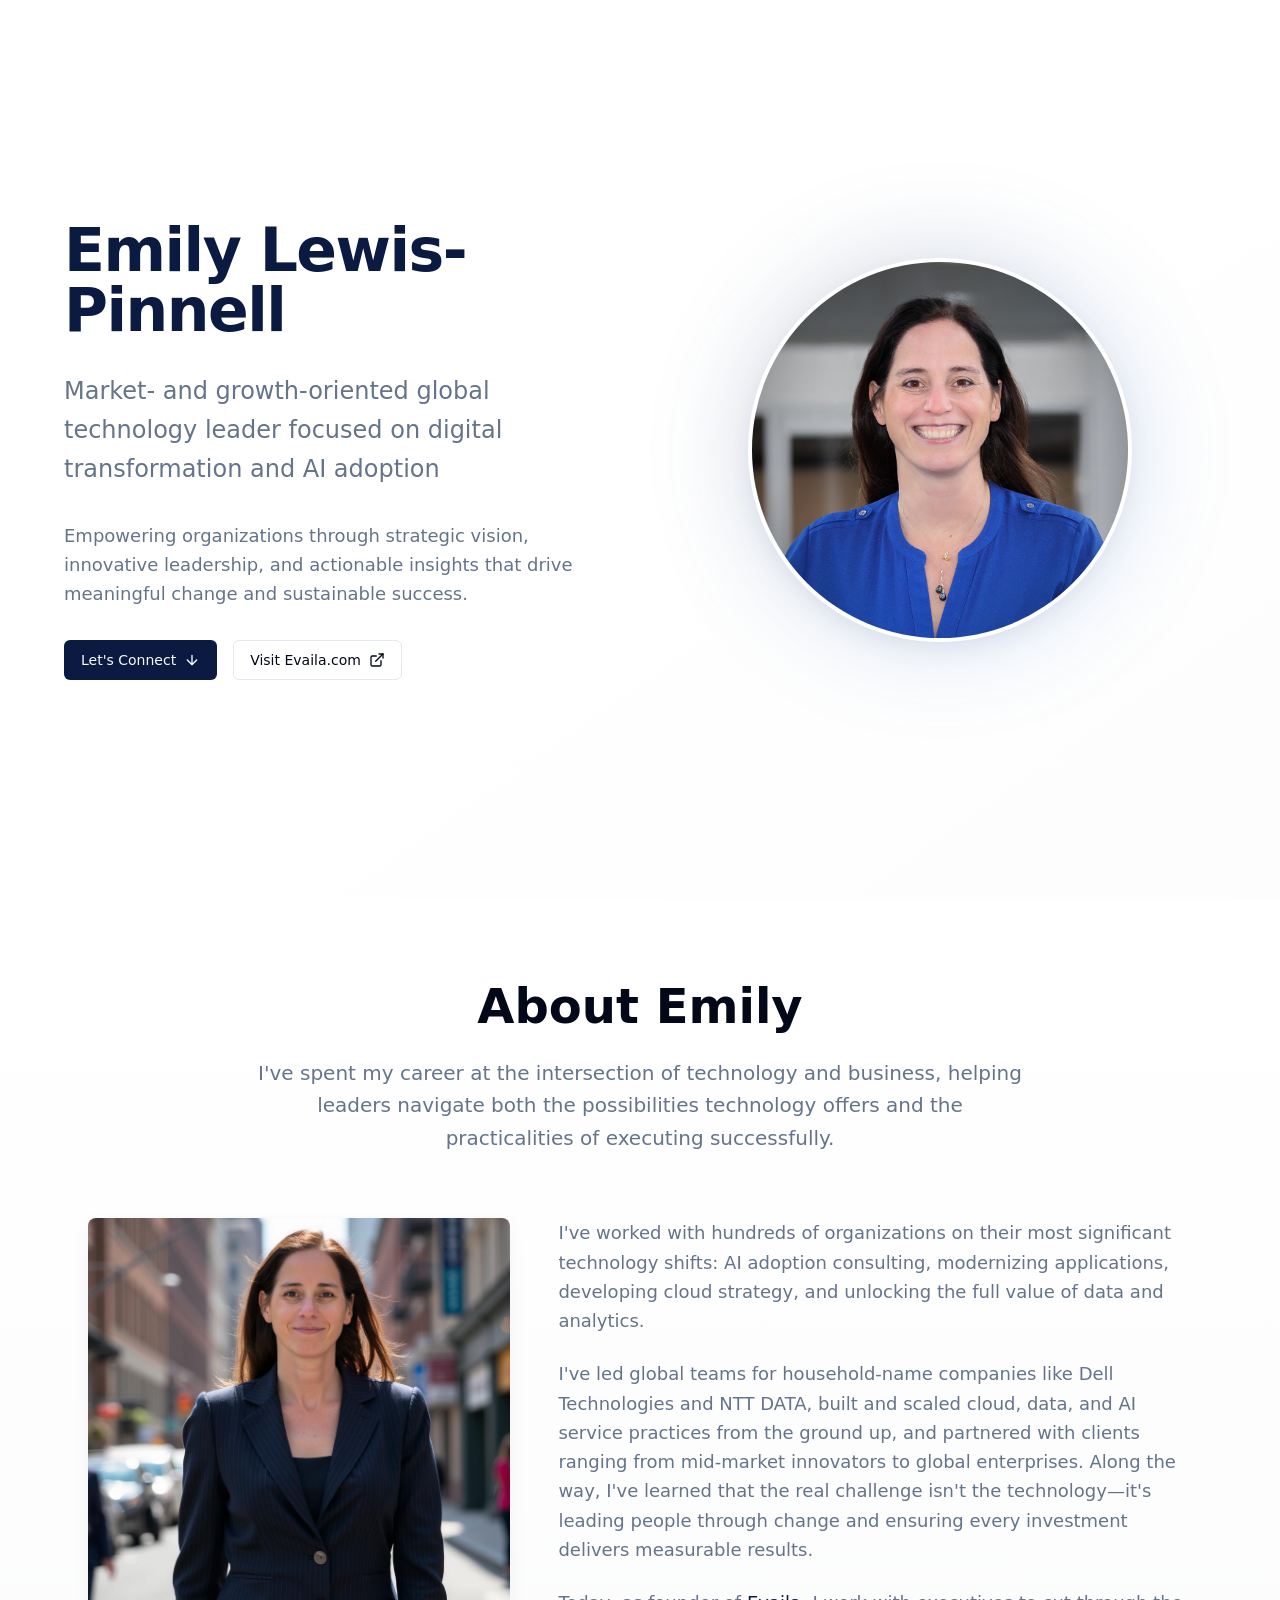
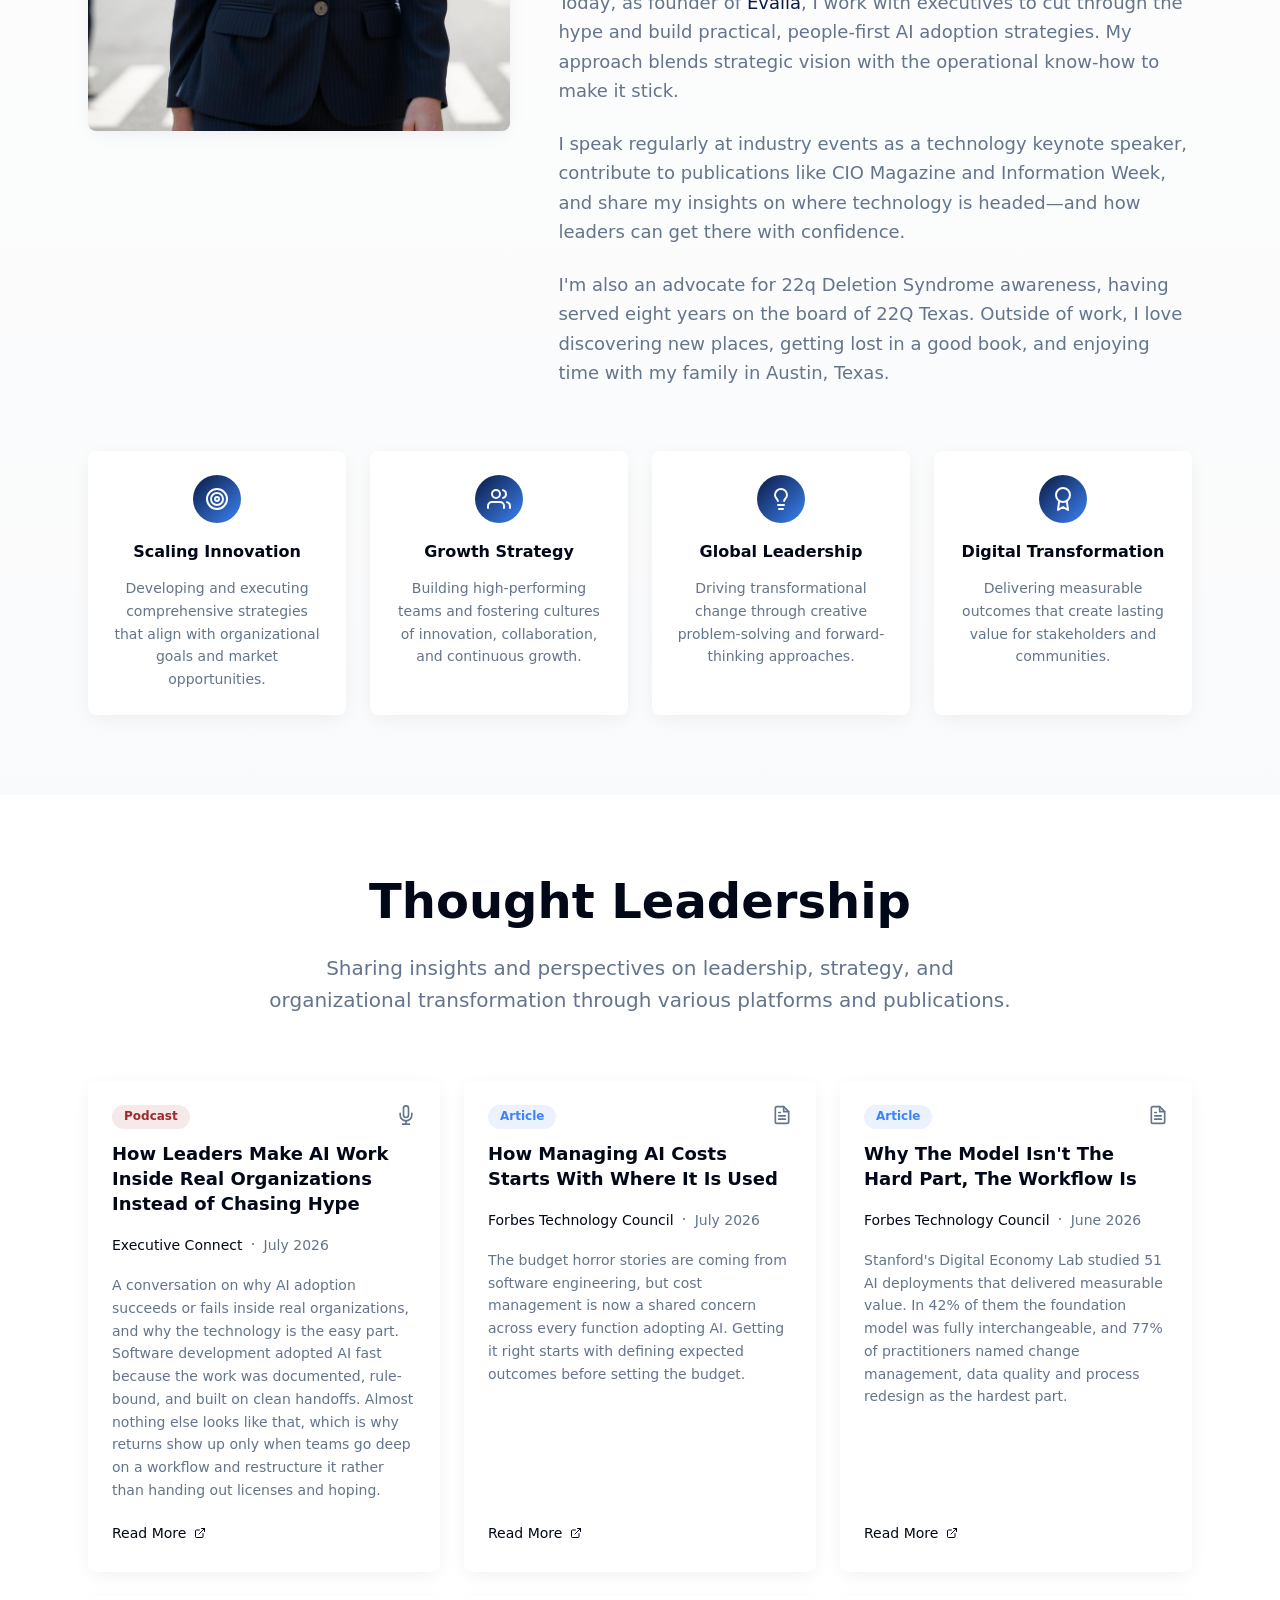
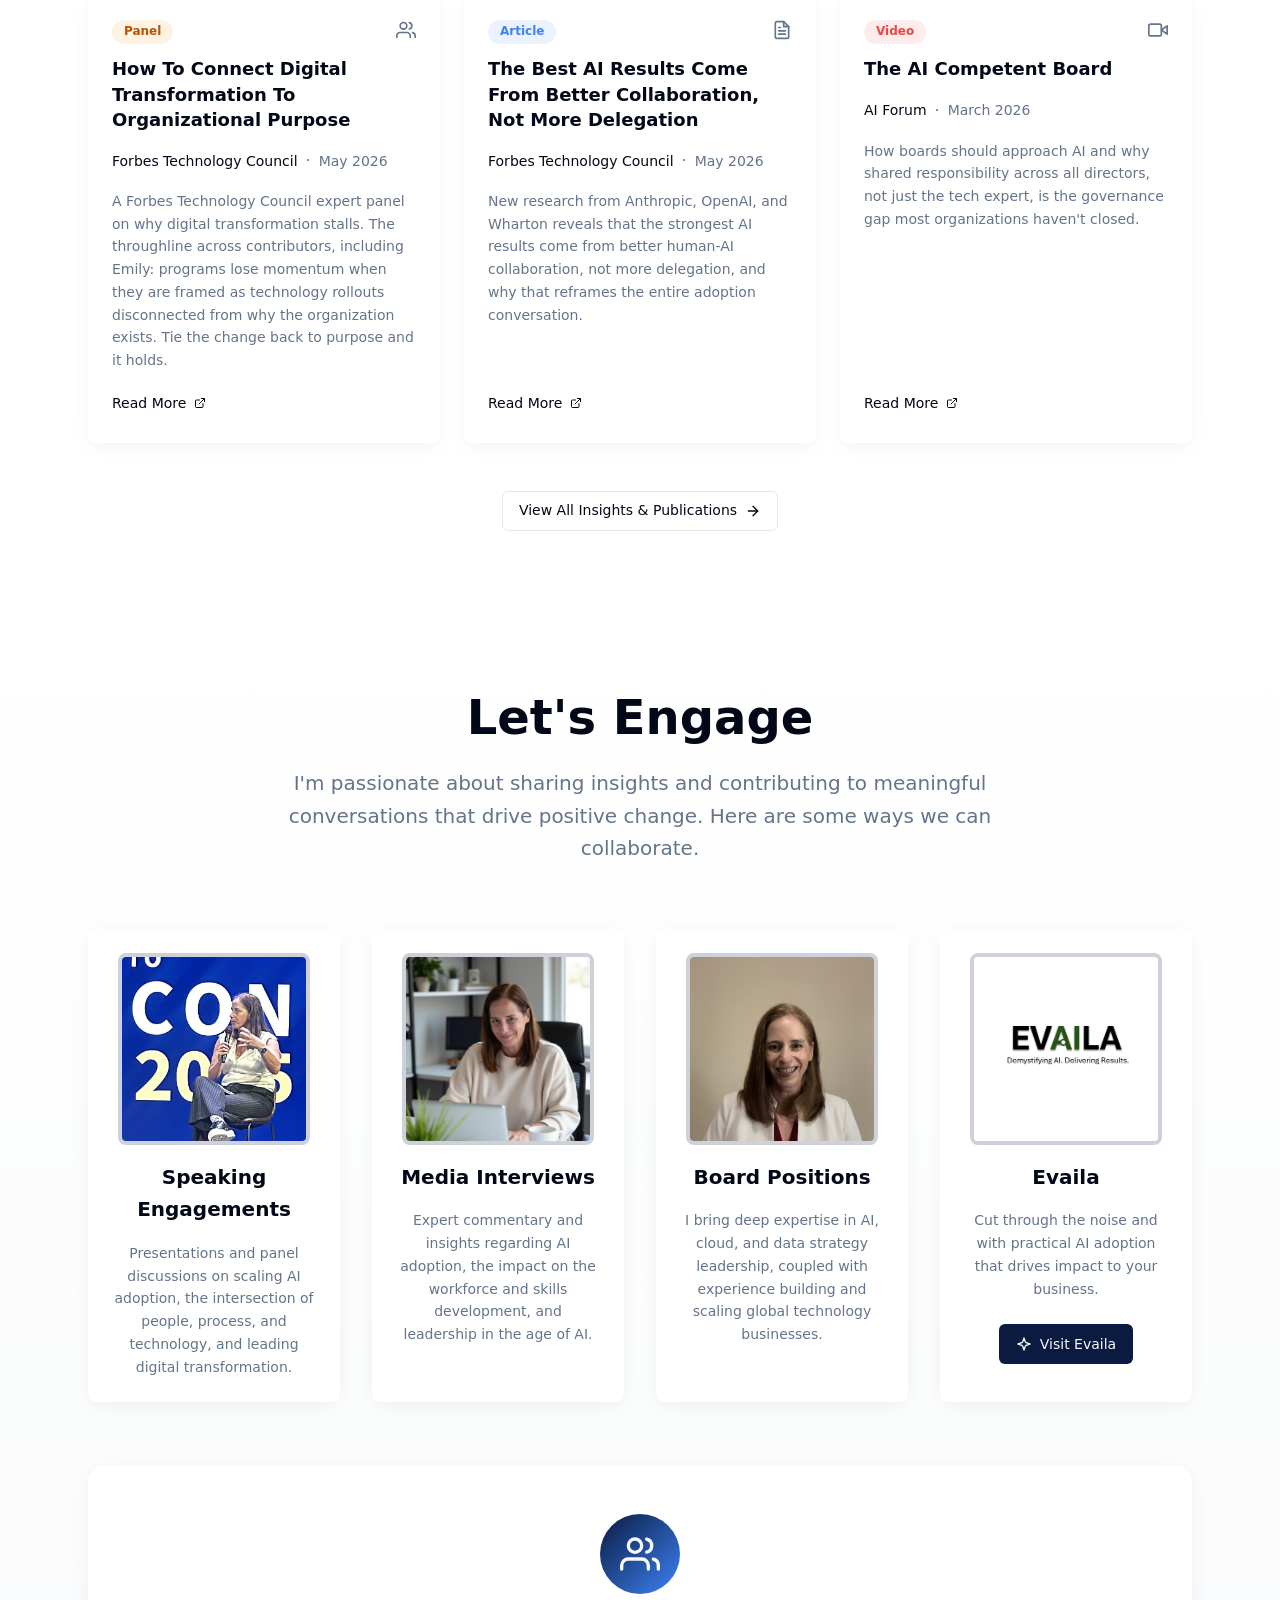
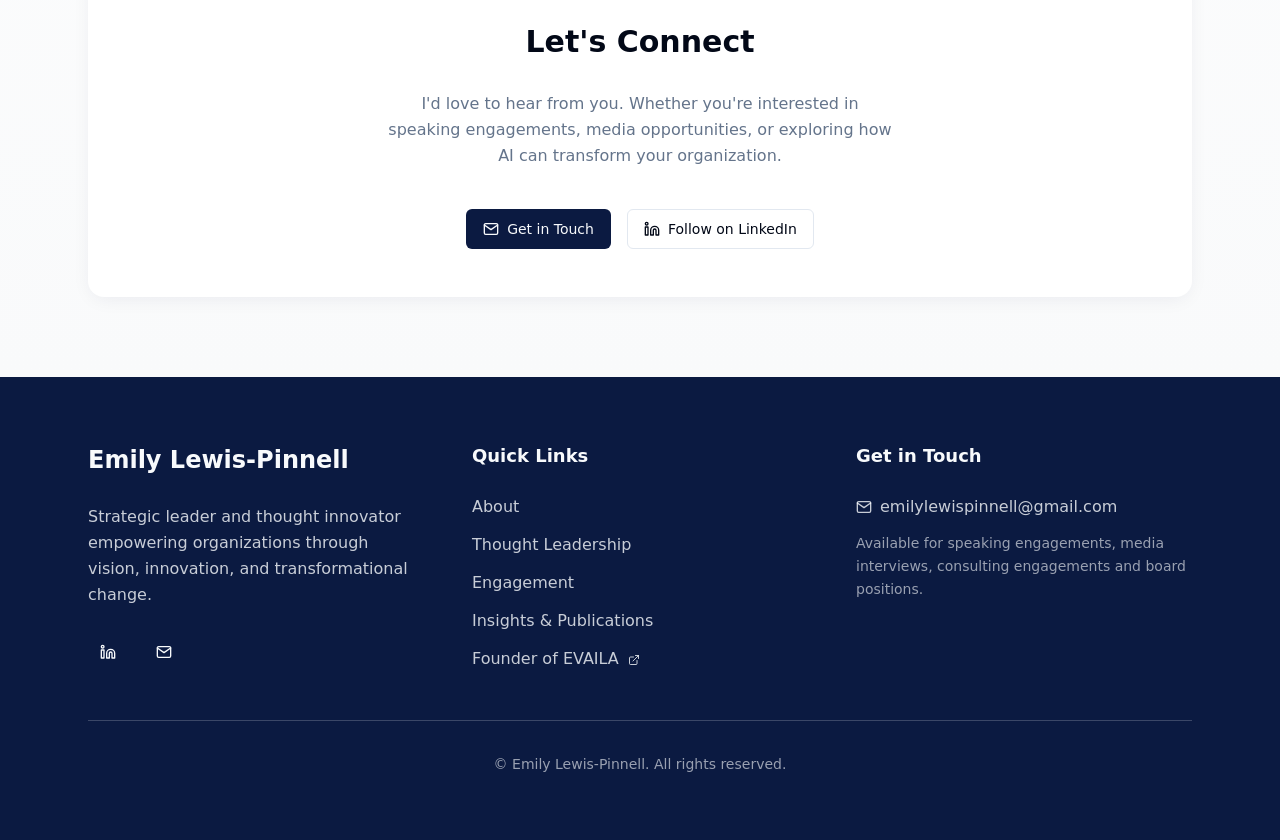
==== commit 734a0f74: "Add thought leadership: How Leaders Make AI Work Inside Real Organizations Instead of Chasing Hype (" ====
--- a/index.html
+++ b/index.html
@@ -310,6 +310,29 @@
 
         <div class="card-grid">
 
+          <!-- Podcast: How Leaders Make AI Work Inside Real Organizations Instead of Chasing Hype -->
+          <article class="tl-card" data-type="podcast">
+            <div class="tl-card-header">
+              <div class="tl-card-top-row">
+                <span class="badge badge-podcast">Podcast</span>
+                <span class="tl-card-type-icon"><svg viewBox="0 0 24 24"><path d="M12 1a3 3 0 0 0-3 3v8a3 3 0 0 0 6 0V4a3 3 0 0 0-3-3z"/><path d="M19 10v2a7 7 0 0 1-14 0v-2"/><line x1="12" y1="19" x2="12" y2="23"/><line x1="8" y1="23" x2="16" y2="23"/></svg></span>
+              </div>
+              <h3 class="tl-card-title">How Leaders Make AI Work Inside Real Organizations Instead of Chasing Hype</h3>
+            </div>
+            <div class="tl-card-content">
+              <div class="tl-card-meta">
+                <span class="tl-card-source">Executive Connect</span>
+                <span class="tl-card-meta-dot">&middot;</span>
+                <span class="tl-card-date">July 2026</span>
+              </div>
+              <p class="tl-card-description">A conversation on why AI adoption succeeds or fails inside real organizations, and why the technology is the easy part. Software development adopted AI fast because the work was documented, rule-bound, and built on clean handoffs. Almost nothing else looks like that, which is why returns show up only when teams go deep on a workflow and restructure it rather than handing out licenses and hoping.</p>
+              <a href="https://www.youtube.com/watch?v=dcWFPYQ15_s" class="tl-card-link" target="_blank" rel="noopener noreferrer">
+                Read More
+                <svg viewBox="0 0 24 24"><path d="M18 13v6a2 2 0 0 1-2 2H5a2 2 0 0 1-2-2V8a2 2 0 0 1 2-2h6"/><polyline points="15 3 21 3 21 9"/><line x1="10" y1="14" x2="21" y2="3"/></svg>
+              </a>
+            </div>
+          </article>
+
           <!-- Article: How Managing AI Costs Starts With Where It Is Used -->
           <article class="tl-card" data-type="article">
             <div class="tl-card-header">
@@ -419,29 +442,6 @@
               </div>
               <p class="tl-card-description">How boards should approach AI and why shared responsibility across all directors, not just the tech expert, is the governance gap most organizations haven't closed.</p>
               <a href="https://www.youtube.com/watch?v=aCEzAqnOWH0" class="tl-card-link" target="_blank" rel="noopener noreferrer">
-                Read More
-                <svg viewBox="0 0 24 24"><path d="M18 13v6a2 2 0 0 1-2 2H5a2 2 0 0 1-2-2V8a2 2 0 0 1 2-2h6"/><polyline points="15 3 21 3 21 9"/><line x1="10" y1="14" x2="21" y2="3"/></svg>
-              </a>
-            </div>
-          </article>
-
-          <!-- Article: Build for Augmentation, Not Automation -->
-          <article class="tl-card" data-type="article">
-            <div class="tl-card-header">
-              <div class="tl-card-top-row">
-                <span class="badge badge-article">Article</span>
-                <span class="tl-card-type-icon"><svg viewBox="0 0 24 24"><path d="M14 2H6a2 2 0 0 0-2 2v16a2 2 0 0 0 2 2h12a2 2 0 0 0 2-2V8z"/><polyline points="14 2 14 8 20 8"/><line x1="16" y1="13" x2="8" y2="13"/><line x1="16" y1="17" x2="8" y2="17"/><polyline points="10 9 9 9 8 9"/></svg></span>
-              </div>
-              <h3 class="tl-card-title">Build for Augmentation, Not Automation</h3>
-            </div>
-            <div class="tl-card-content">
-              <div class="tl-card-meta">
-                <span class="tl-card-source">Evaila Insights</span>
-                <span class="tl-card-meta-dot">&middot;</span>
-                <span class="tl-card-date">March 2026</span>
-              </div>
-              <p class="tl-card-description">Anthropic's Economic Index shows augmentation, not automation, is the dominant AI usage pattern. Here's what that means for how leaders should sequence adoption, invest in skills, and design for accountability.</p>
-              <a href="https://evaila.com/insights/ai-augmentation-strategy" class="tl-card-link" target="_blank" rel="noopener noreferrer">
                 Read More
                 <svg viewBox="0 0 24 24"><path d="M18 13v6a2 2 0 0 1-2 2H5a2 2 0 0 1-2-2V8a2 2 0 0 1 2-2h6"/><polyline points="15 3 21 3 21 9"/><line x1="10" y1="14" x2="21" y2="3"/></svg>
               </a>
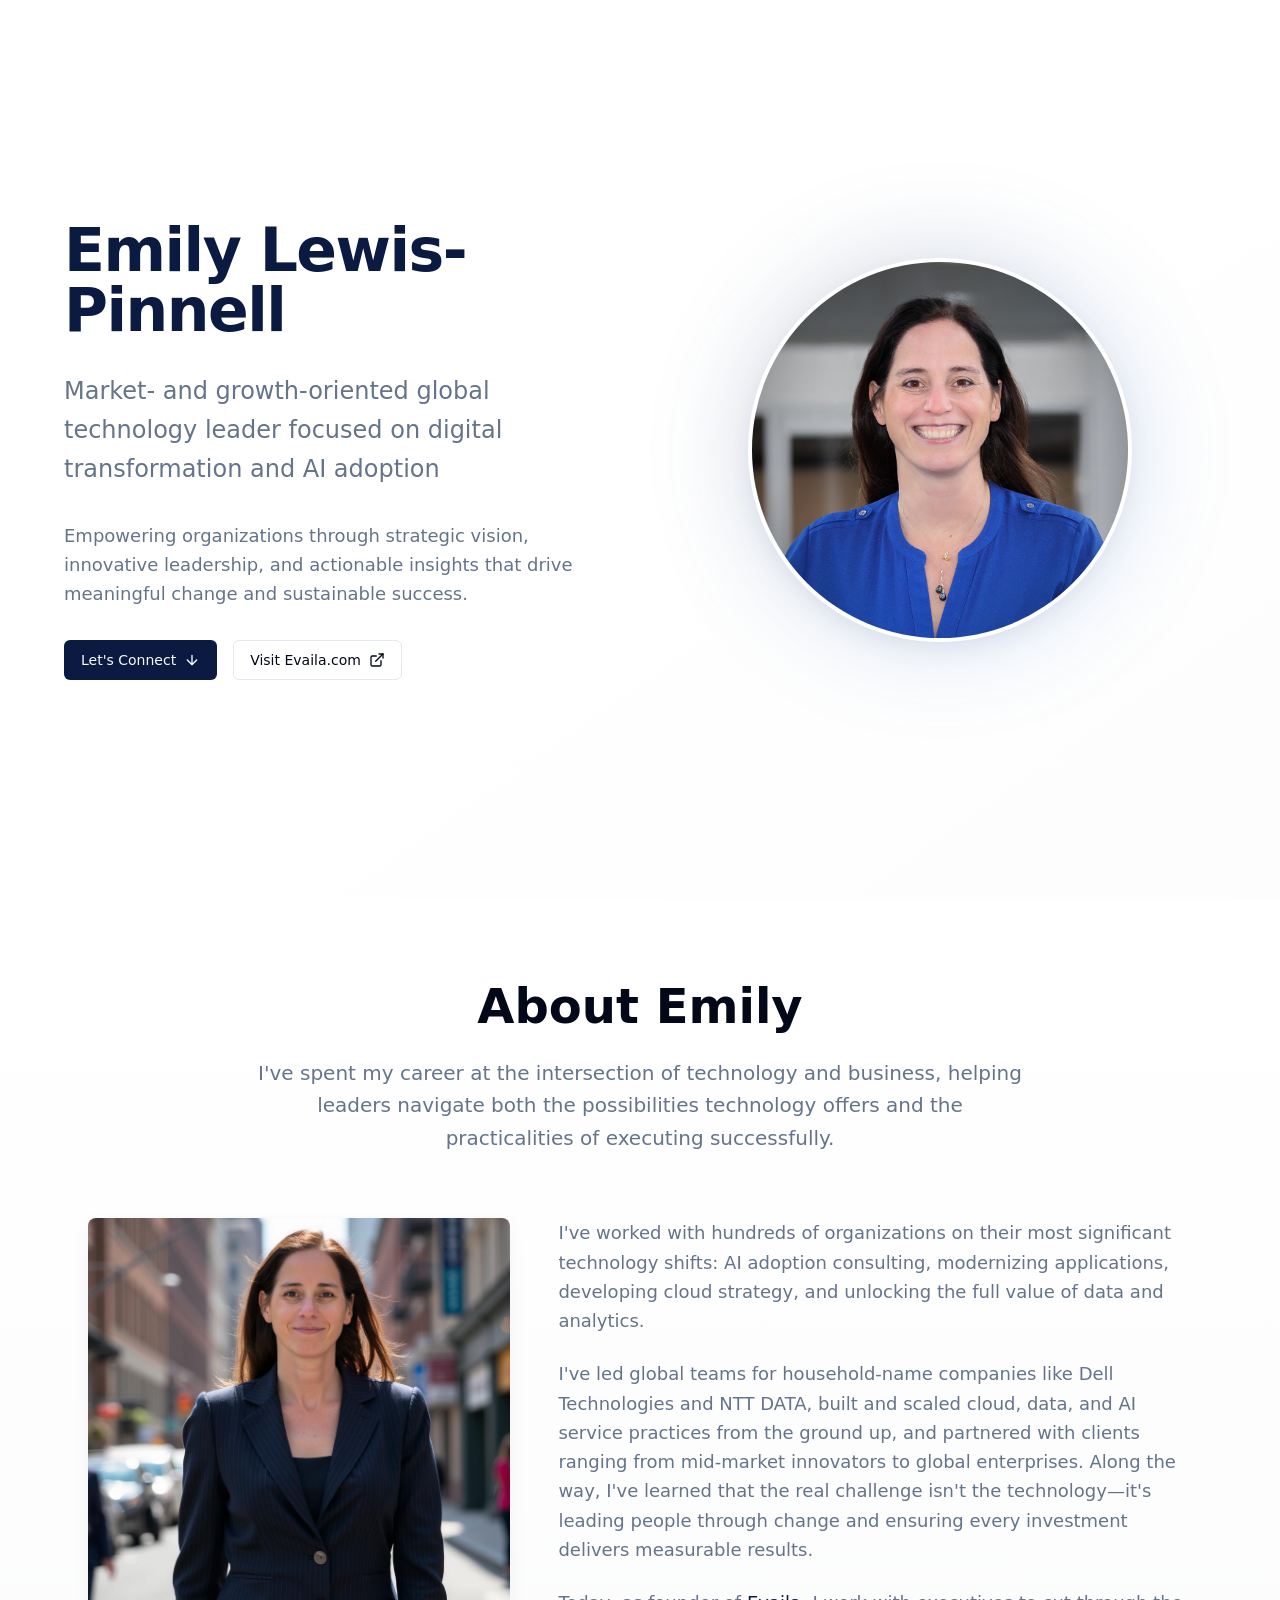
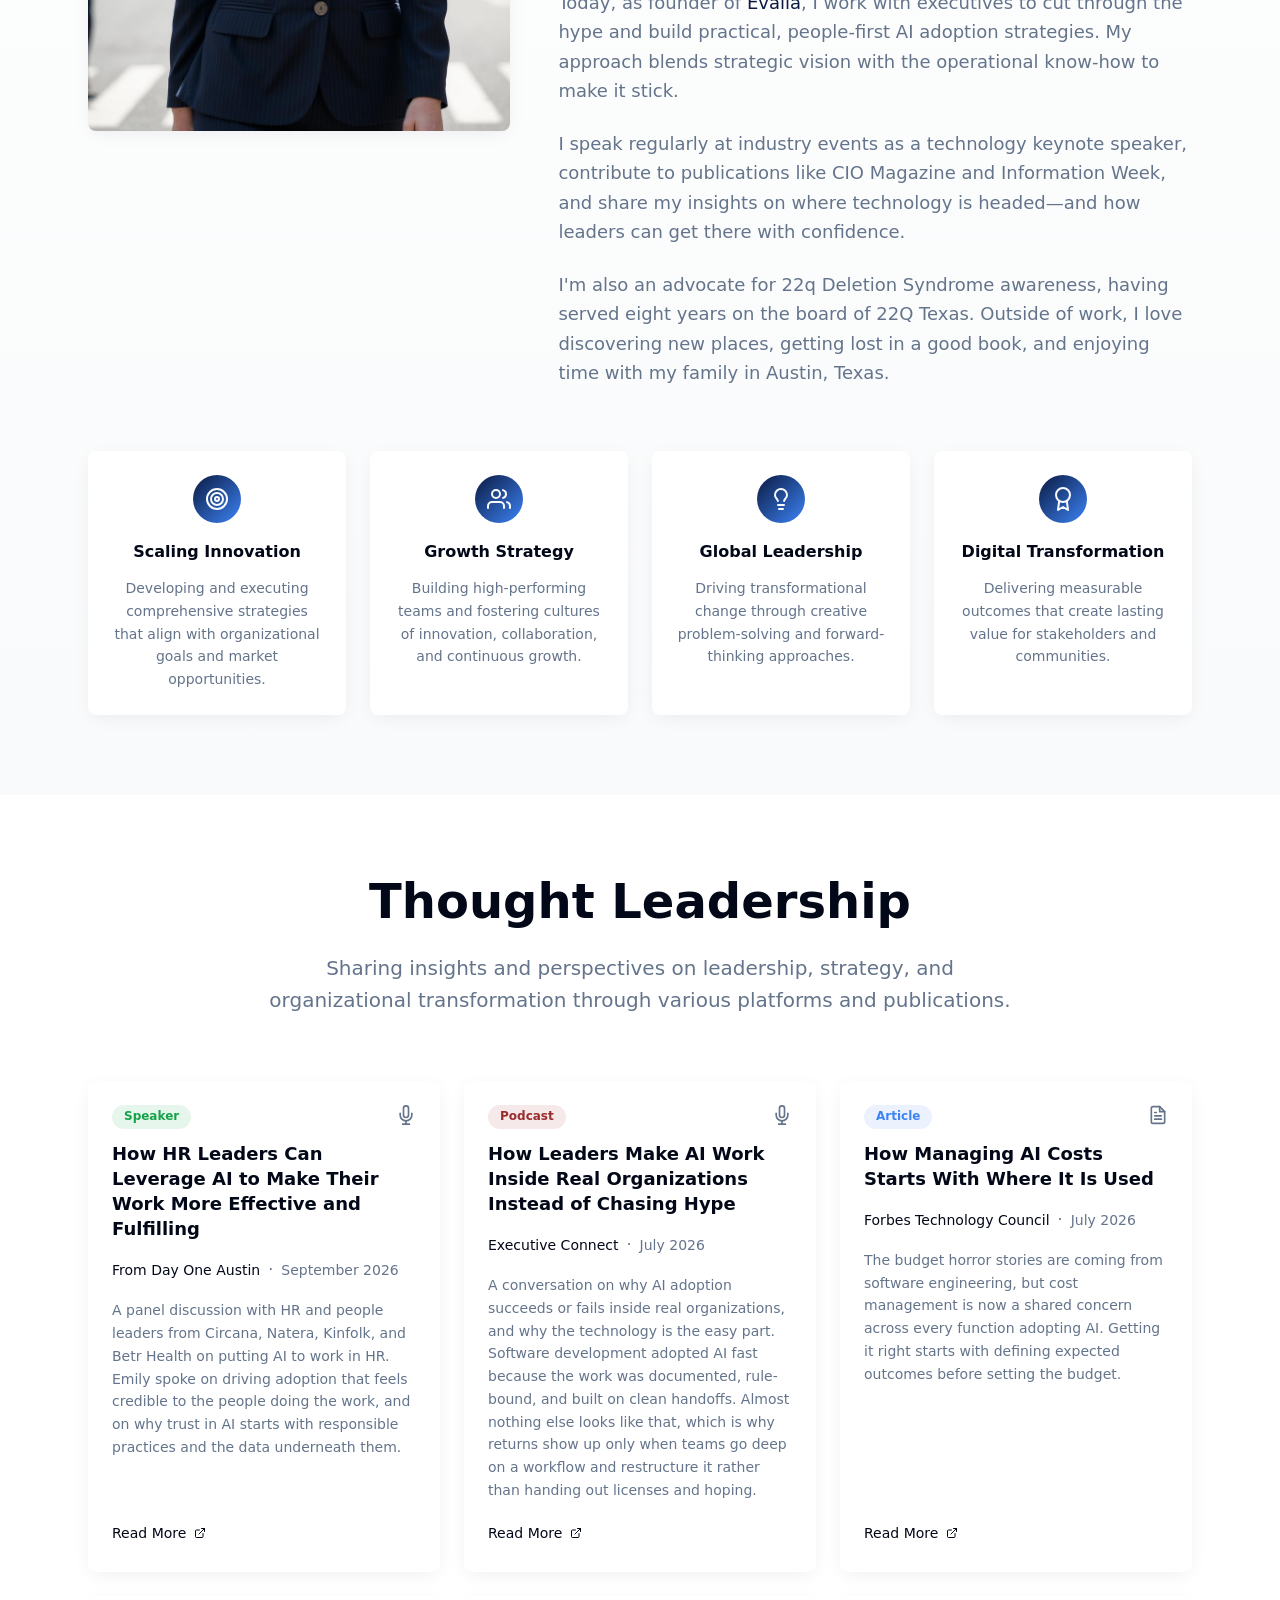
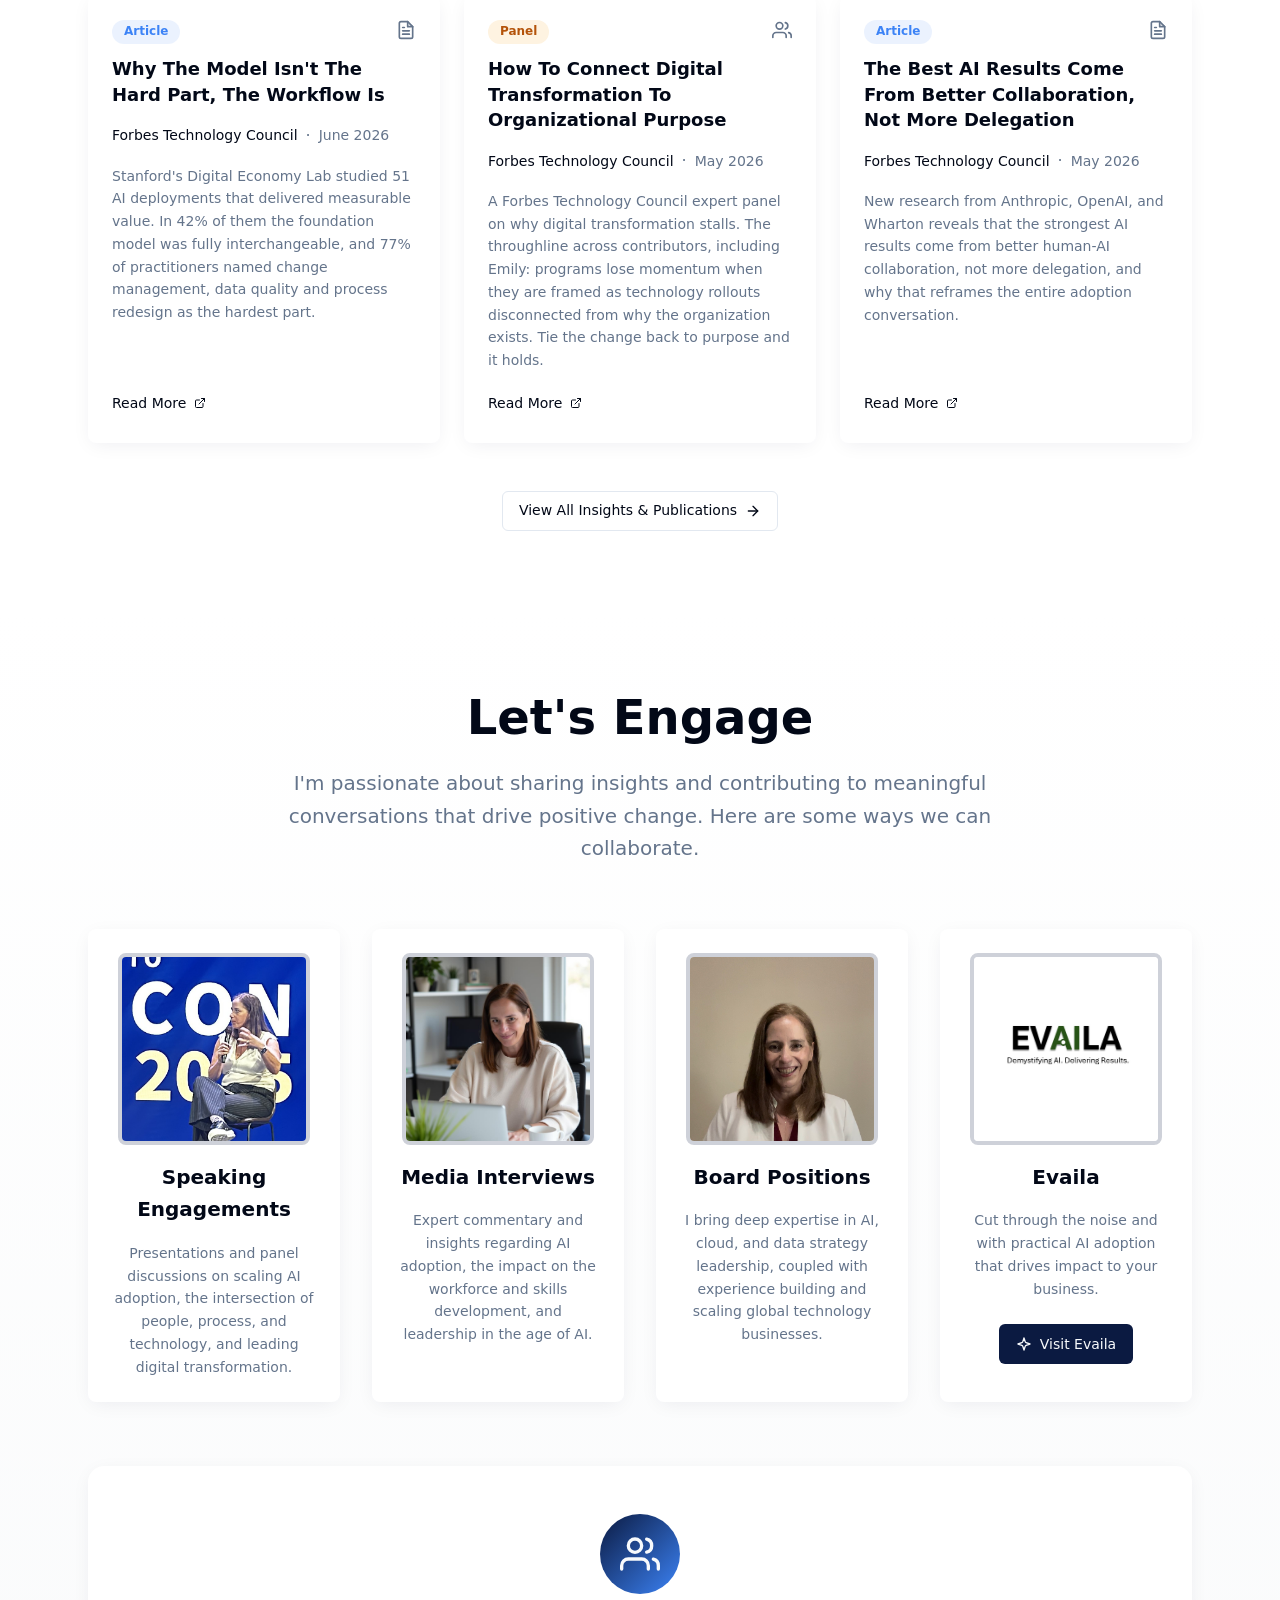
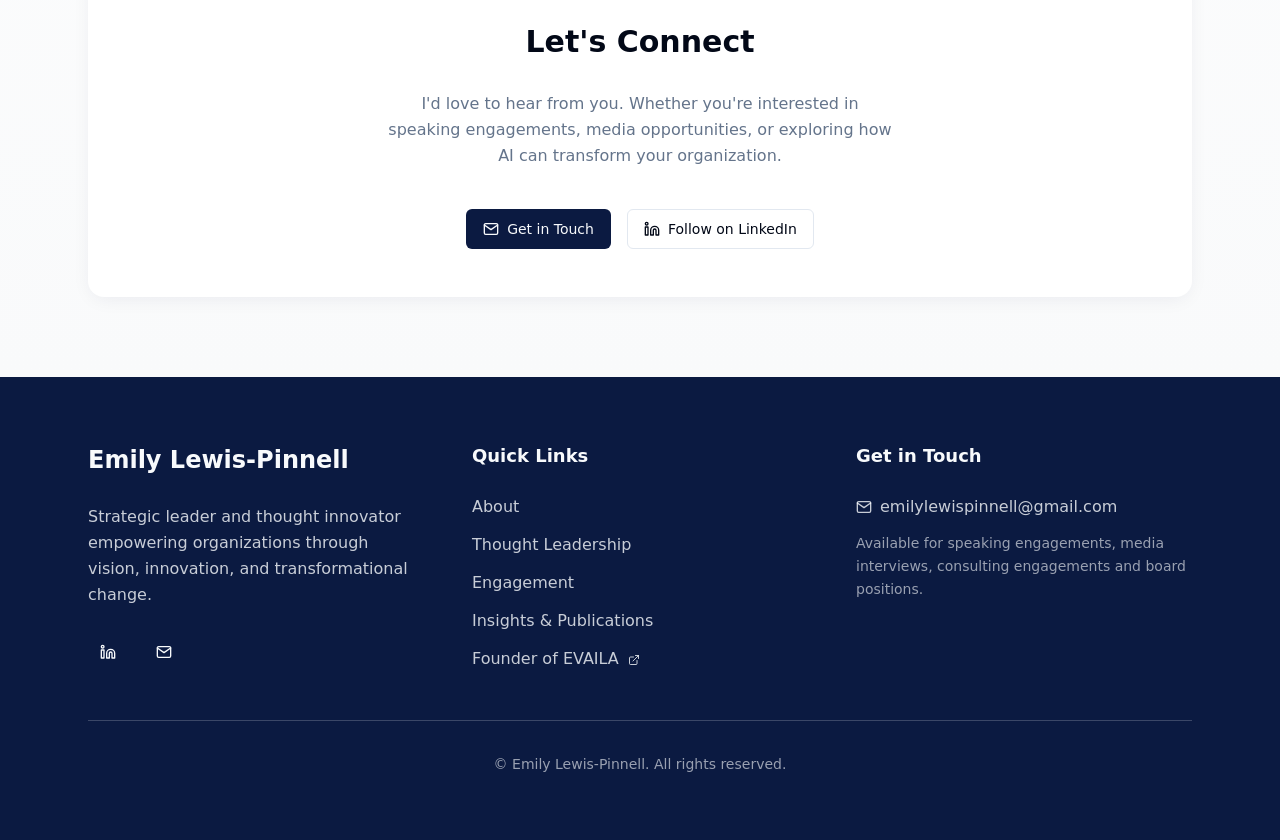
==== commit 018ed52b: "Add thought leadership: How HR Leaders Can Leverage AI to Make Their Work More Effective and Fulfill" ====
--- a/index.html
+++ b/index.html
@@ -310,6 +310,29 @@
 
         <div class="card-grid">
 
+          <!-- Speaker: How HR Leaders Can Leverage AI to Make Their Work More Effective and Fulfilling -->
+          <article class="tl-card" data-type="speaker">
+            <div class="tl-card-header">
+              <div class="tl-card-top-row">
+                <span class="badge badge-speaker">Speaker</span>
+                <span class="tl-card-type-icon"><svg viewBox="0 0 24 24"><path d="M12 1a3 3 0 0 0-3 3v8a3 3 0 0 0 6 0V4a3 3 0 0 0-3-3z"/><path d="M19 10v2a7 7 0 0 1-14 0v-2"/><line x1="12" y1="19" x2="12" y2="23"/><line x1="8" y1="23" x2="16" y2="23"/></svg></span>
+              </div>
+              <h3 class="tl-card-title">How HR Leaders Can Leverage AI to Make Their Work More Effective and Fulfilling</h3>
+            </div>
+            <div class="tl-card-content">
+              <div class="tl-card-meta">
+                <span class="tl-card-source">From Day One Austin</span>
+                <span class="tl-card-meta-dot">&middot;</span>
+                <span class="tl-card-date">September 2026</span>
+              </div>
+              <p class="tl-card-description">A panel discussion with HR and people leaders from Circana, Natera, Kinfolk, and Betr Health on putting AI to work in HR. Emily spoke on driving adoption that feels credible to the people doing the work, and on why trust in AI starts with responsible practices and the data underneath them.</p>
+              <a href="https://www.fromdayone.com/conferences/2026/2026_p_austin" class="tl-card-link" target="_blank" rel="noopener noreferrer">
+                Read More
+                <svg viewBox="0 0 24 24"><path d="M18 13v6a2 2 0 0 1-2 2H5a2 2 0 0 1-2-2V8a2 2 0 0 1 2-2h6"/><polyline points="15 3 21 3 21 9"/><line x1="10" y1="14" x2="21" y2="3"/></svg>
+              </a>
+            </div>
+          </article>
+
           <!-- Podcast: How Leaders Make AI Work Inside Real Organizations Instead of Chasing Hype -->
           <article class="tl-card" data-type="podcast">
             <div class="tl-card-header">
@@ -419,29 +442,6 @@
               </div>
               <p class="tl-card-description">New research from Anthropic, OpenAI, and Wharton reveals that the strongest AI results come from better human-AI collaboration, not more delegation, and why that reframes the entire adoption conversation.</p>
               <a href="https://www.forbes.com/councils/forbestechcouncil/2026/05/18/the-best-ai-results-come-from-better-collaboration-not-more-delegation/" class="tl-card-link" target="_blank" rel="noopener noreferrer">
-                Read More
-                <svg viewBox="0 0 24 24"><path d="M18 13v6a2 2 0 0 1-2 2H5a2 2 0 0 1-2-2V8a2 2 0 0 1 2-2h6"/><polyline points="15 3 21 3 21 9"/><line x1="10" y1="14" x2="21" y2="3"/></svg>
-              </a>
-            </div>
-          </article>
-
-          <!-- Video: The AI Competent Board -->
-          <article class="tl-card" data-type="video">
-            <div class="tl-card-header">
-              <div class="tl-card-top-row">
-                <span class="badge badge-video">Video</span>
-                <span class="tl-card-type-icon"><svg viewBox="0 0 24 24"><polygon points="23 7 16 12 23 17 23 7"/><rect x="1" y="5" width="15" height="14" rx="2" ry="2"/></svg></span>
-              </div>
-              <h3 class="tl-card-title">The AI Competent Board</h3>
-            </div>
-            <div class="tl-card-content">
-              <div class="tl-card-meta">
-                <span class="tl-card-source">AI Forum</span>
-                <span class="tl-card-meta-dot">&middot;</span>
-                <span class="tl-card-date">March 2026</span>
-              </div>
-              <p class="tl-card-description">How boards should approach AI and why shared responsibility across all directors, not just the tech expert, is the governance gap most organizations haven't closed.</p>
-              <a href="https://www.youtube.com/watch?v=aCEzAqnOWH0" class="tl-card-link" target="_blank" rel="noopener noreferrer">
                 Read More
                 <svg viewBox="0 0 24 24"><path d="M18 13v6a2 2 0 0 1-2 2H5a2 2 0 0 1-2-2V8a2 2 0 0 1 2-2h6"/><polyline points="15 3 21 3 21 9"/><line x1="10" y1="14" x2="21" y2="3"/></svg>
               </a>
